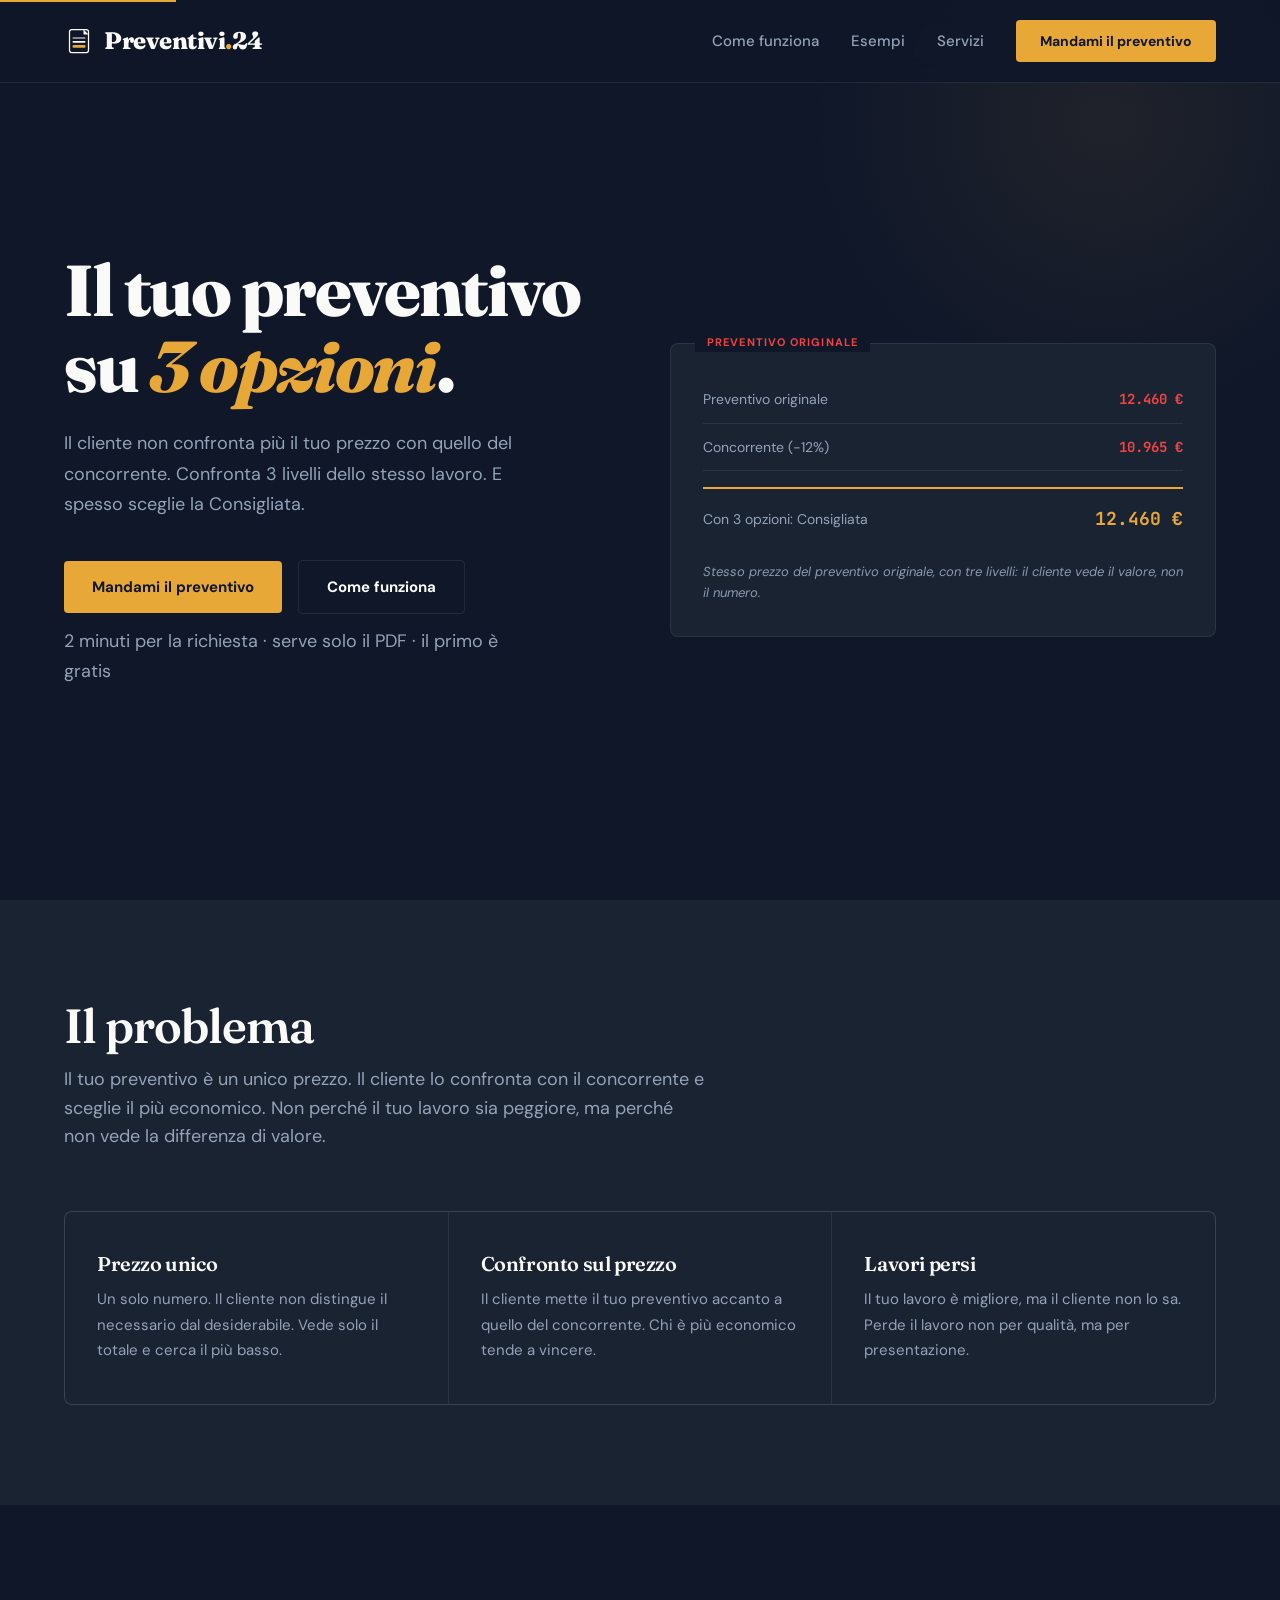
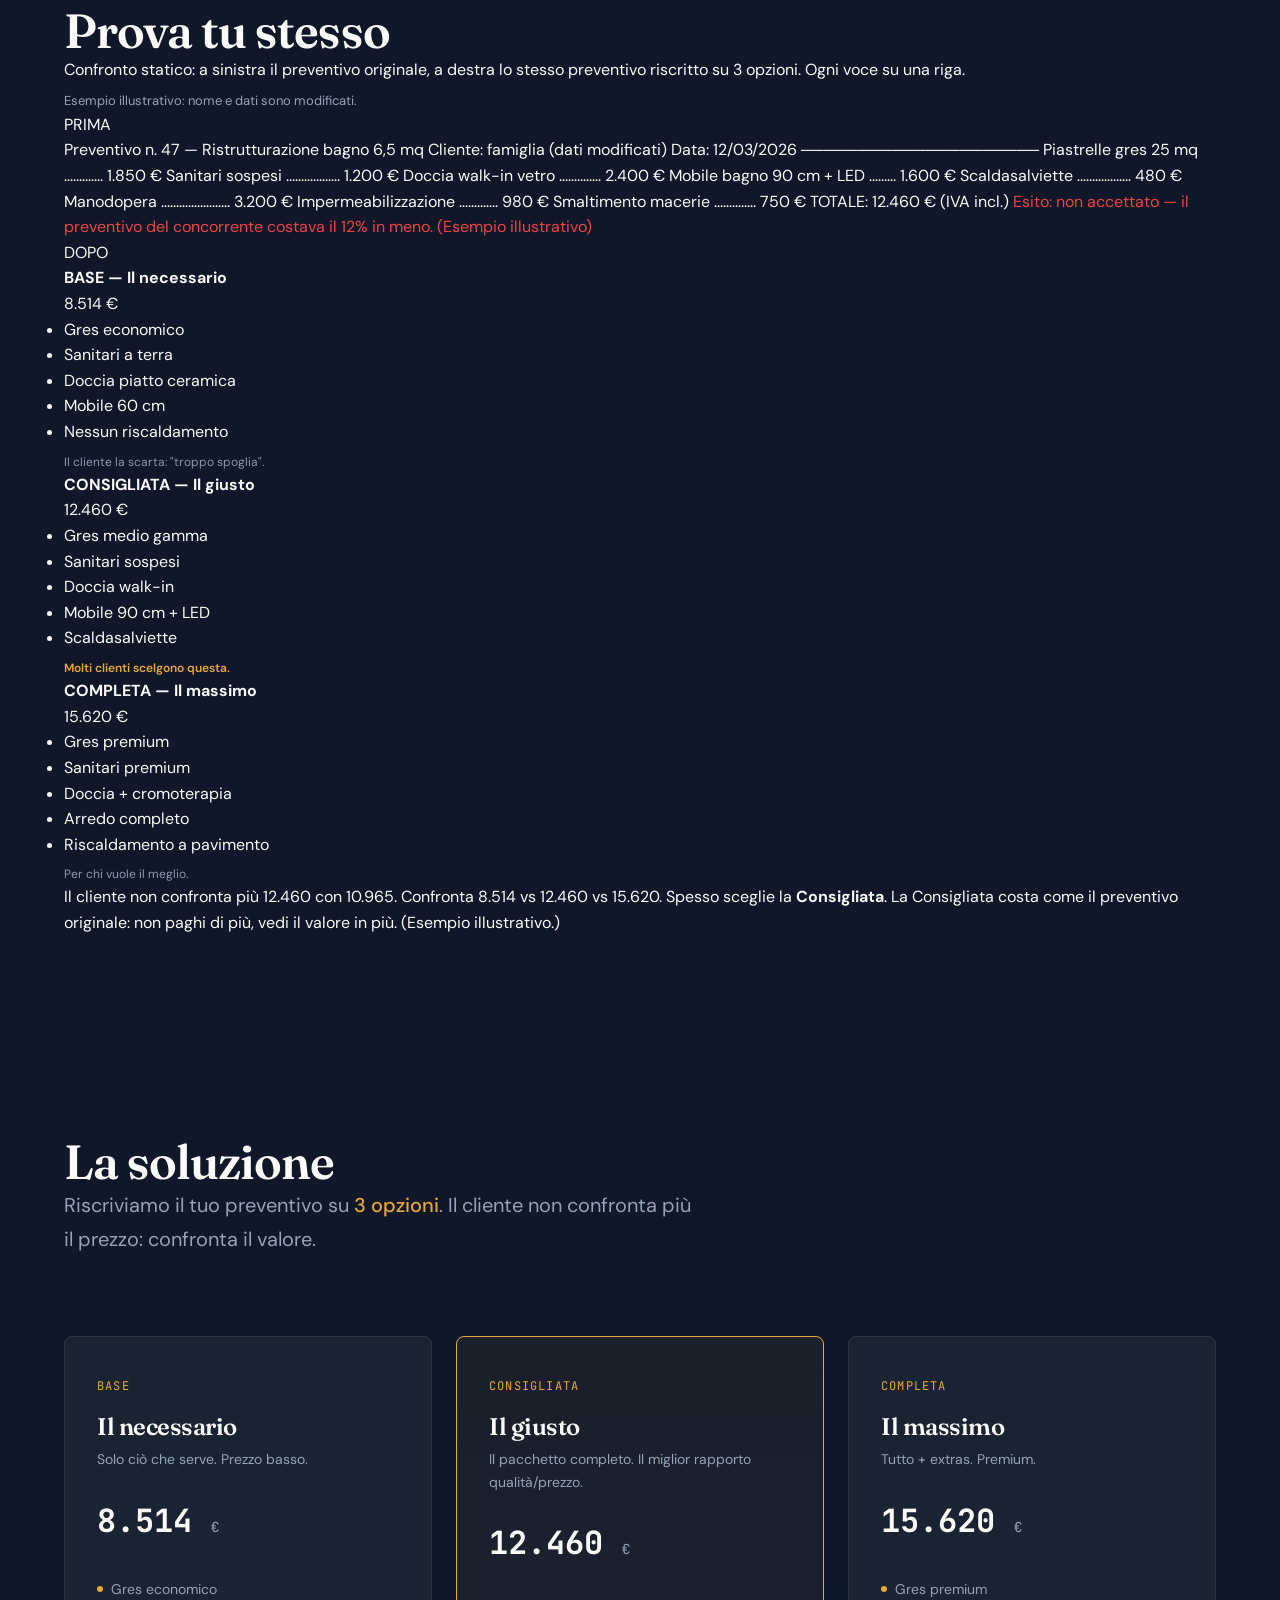
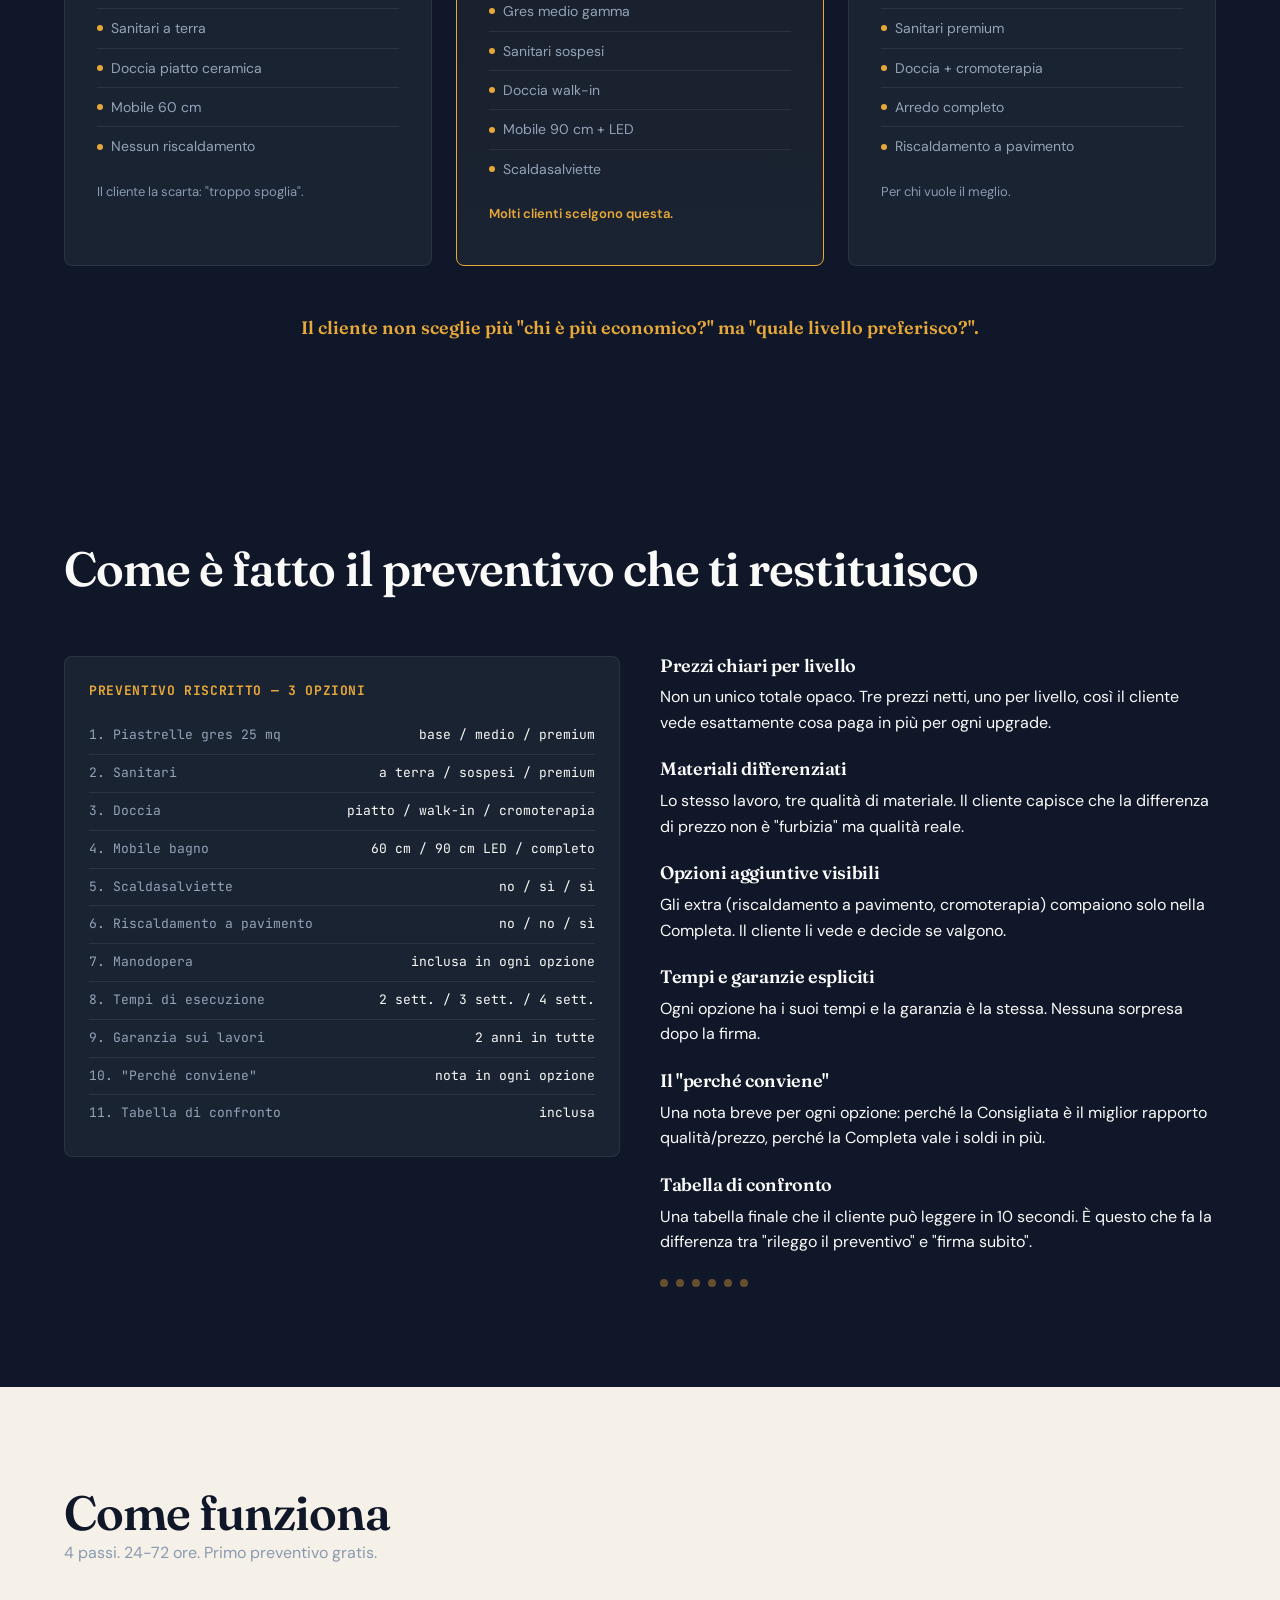
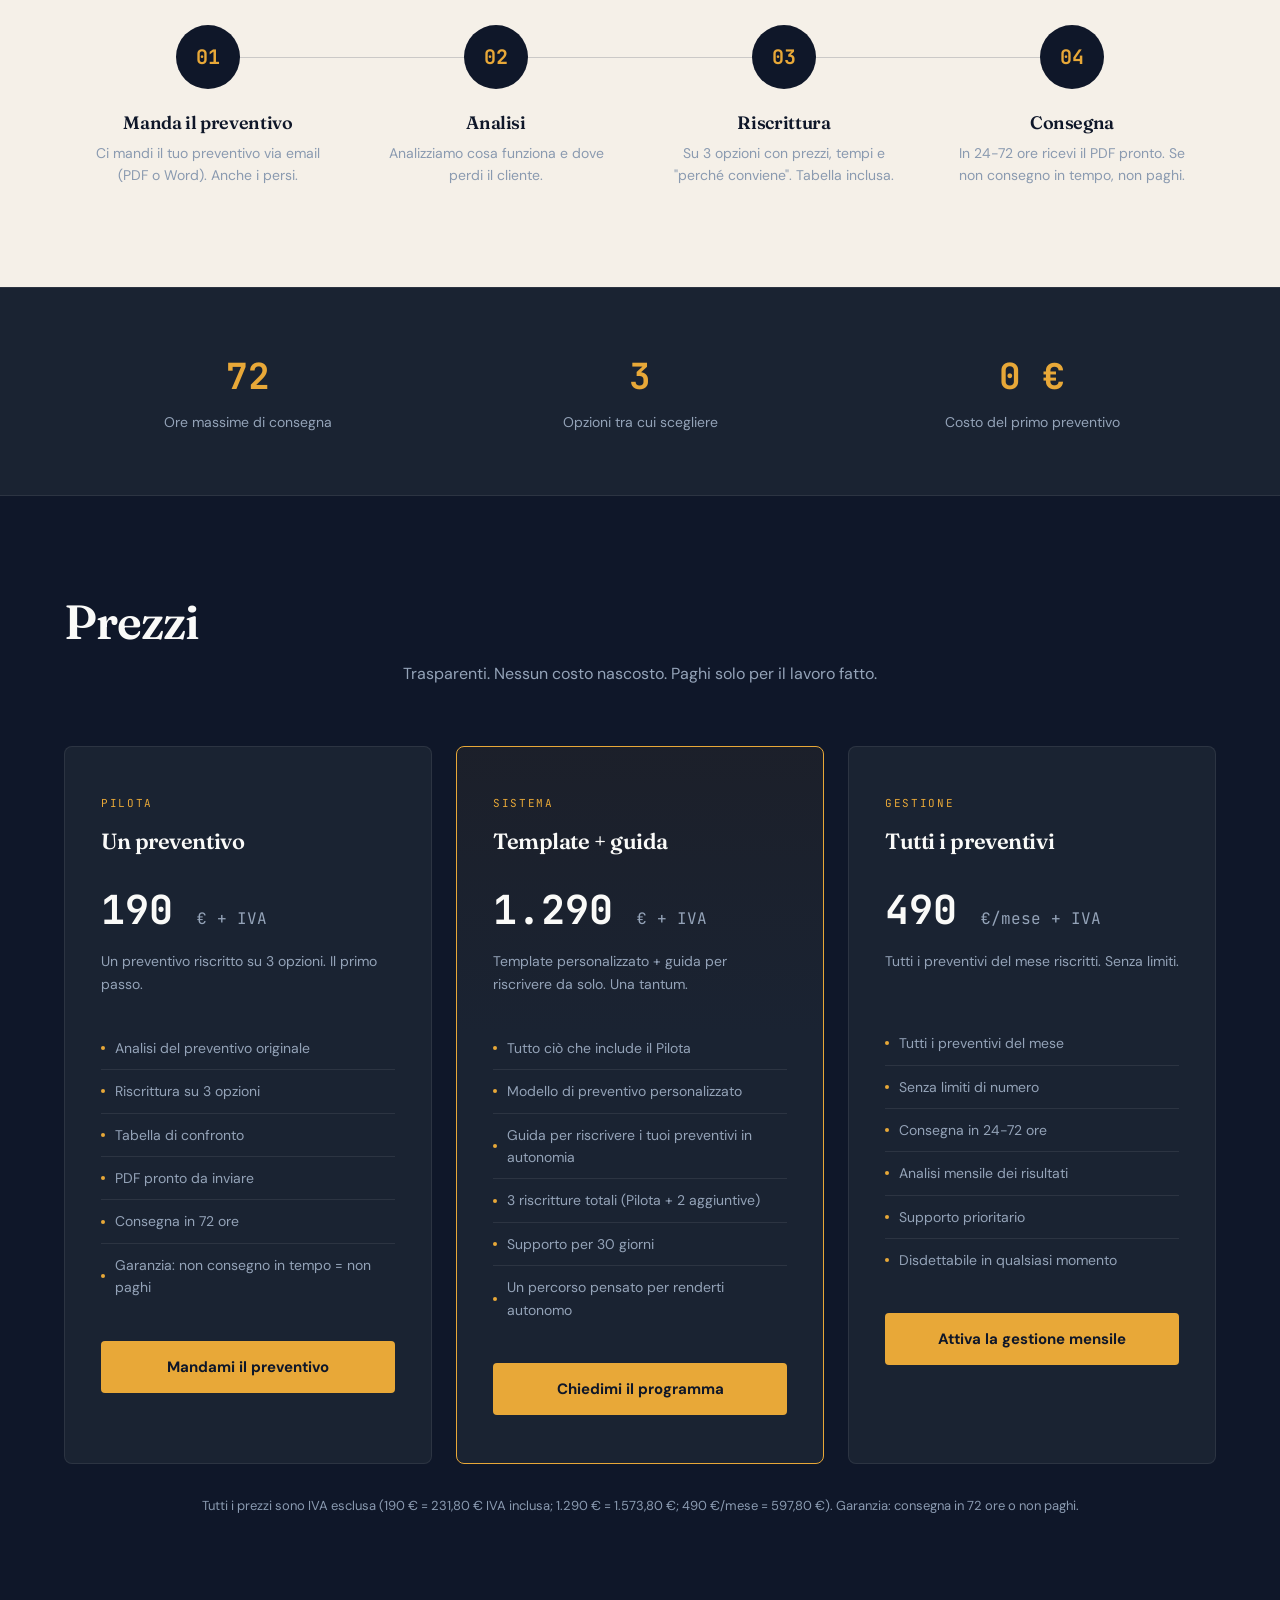
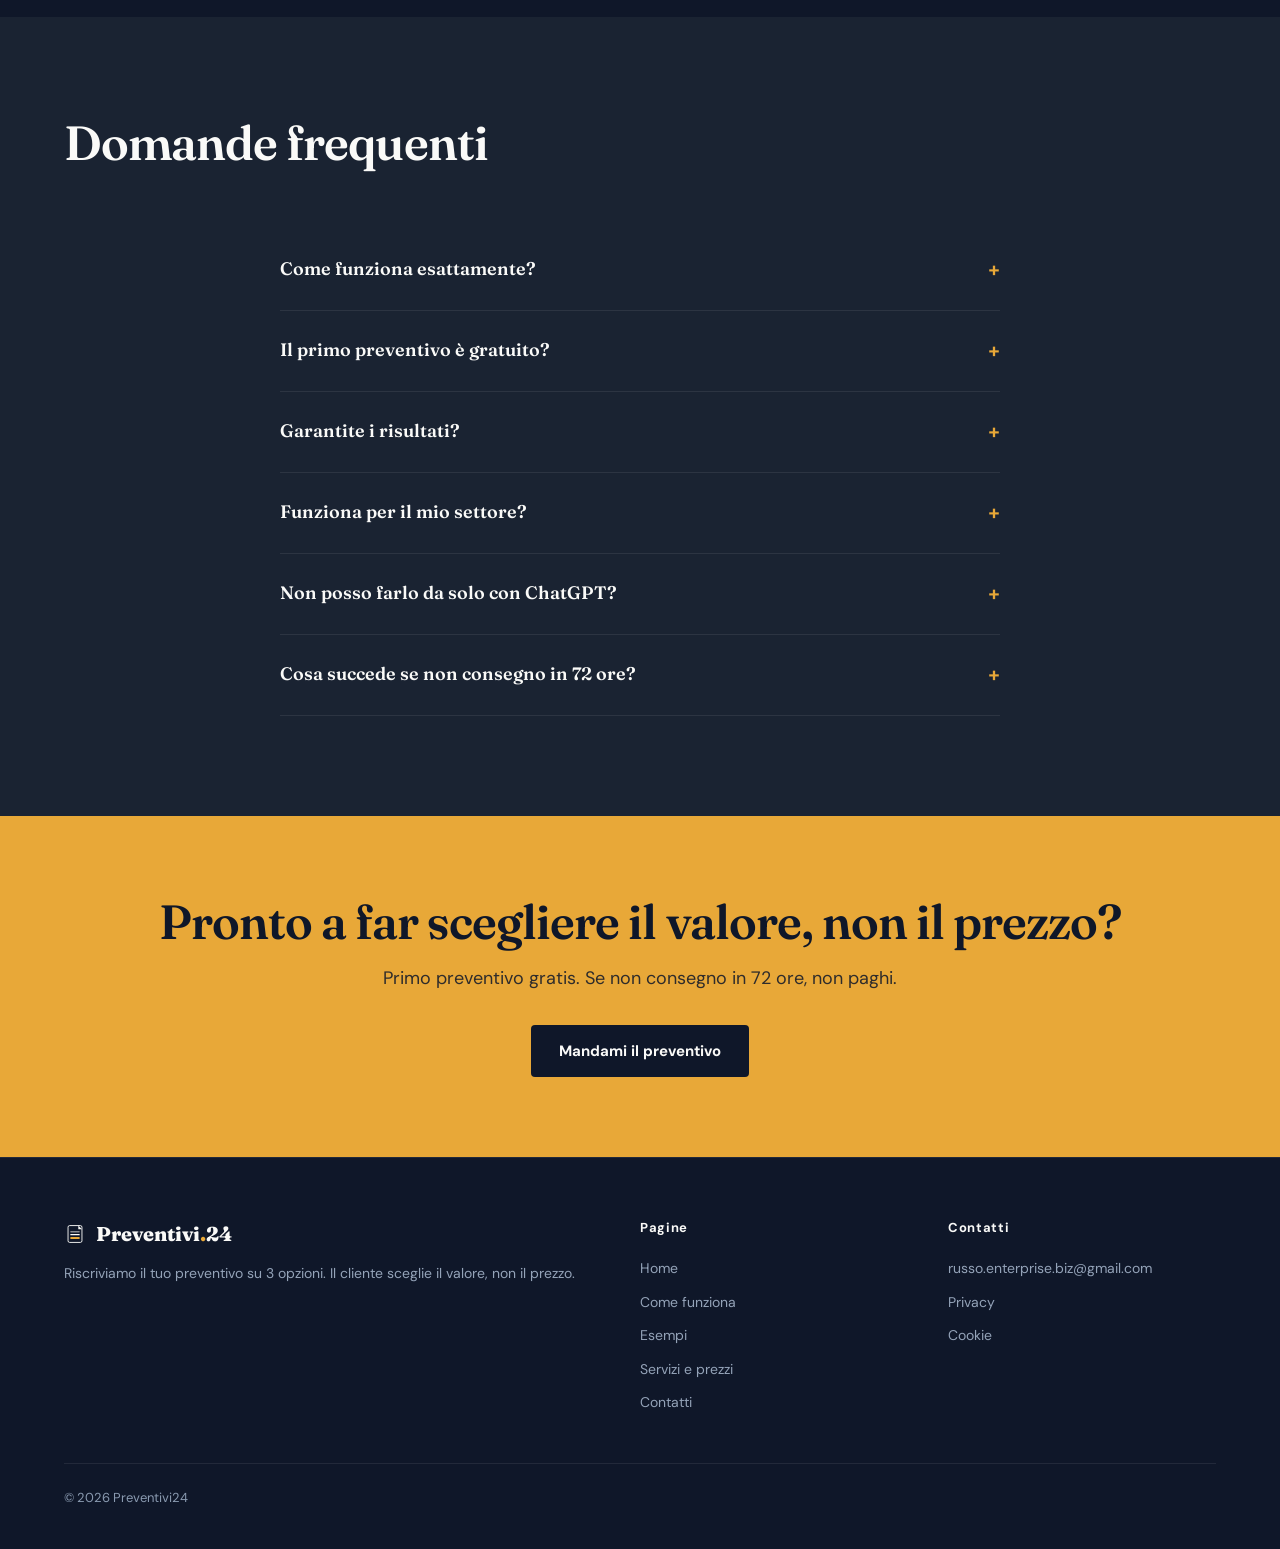
==== index.html @ 86c11aba "Fase A (revisione): prezzi +IVA, termini allineati, fix residui" ====
﻿<!DOCTYPE html>
<html lang="it">
<head>
<meta charset="UTF-8">
<meta name="viewport" content="width=device-width, initial-scale=1.0">
<title>Riscrittura preventivi in tre opzioni per imprese | Preventivi24</title>
<meta name="description" content="Riscriviamo il tuo preventivo su 3 opzioni (base, consigliata, completa) in 24-72 ore. Il cliente sceglie il valore, spesso la Consigliata. Per PMI italiane.">
<meta property="og:title" content="Preventivi24 — Il tuo preventivo su 3 opzioni">
<meta property="og:description" content="Riscriviamo il tuo preventivo su 3 opzioni in 24-72 ore. Il cliente sceglie il valore, non il prezzo. Primo preventivo gratuito.">
<meta property="og:type" content="website">
<meta property="og:locale" content="it_IT">
<link rel="canonical" href="https://gabriruss1.github.io/preventivi24/index.html">
<meta property="og:image" content="https://gabriruss1.github.io/preventivi24/images/og.png">
<meta name="twitter:card" content="summary_large_image">
<meta name="twitter:title" content="Preventivi24 — Il tuo preventivo su 3 opzioni. Il cliente sceglie il valore.">
<meta name="twitter:description" content="Riscriviamo il tuo preventivo su 3 opzioni (base, consigliata, completa) in 24-72 ore. Il cliente sceglie il valore, spesso la Consigliata. Per PMI italiane.">
<meta name="twitter:image" content="https://gabriruss1.github.io/preventivi24/images/og.png">
<meta name="theme-color" content="#0F1729">
<script defer data-domain="preventivi24" src="https://plausible.io/js/script.js"></script>
<link rel="icon" href="favicon.svg" type="image/svg+xml">
<link rel="preconnect" href="https://fonts.googleapis.com">
<link rel="preconnect" href="https://fonts.gstatic.com" crossorigin>
<link href="https://fonts.googleapis.com/css2?family=Fraunces:opsz,wght@9..144,300;9..144,600;9..144,800&family=DM+Sans:wght@400;500;700&family=JetBrains+Mono:wght@400;700&display=swap" rel="stylesheet">
<link rel="stylesheet" href="css/style.css">
<script type="application/ld+json">
{
  "@context": "https://schema.org",
  "@type": "Service",
  "name": "Preventivi24",
  "description": "Riscrittura di preventivi su 3 opzioni per PMI italiane",
  "provider": { "@type": "Organization", "name": "Preventivi24" },
  "areaServed": "IT",
  "offers": [
    { "@type": "Offer", "name": "Pilota", "price": "190", "priceCurrency": "EUR" },
    { "@type": "Offer", "name": "Sistema", "price": "1290", "priceCurrency": "EUR" },
    { "@type": "Offer", "name": "Gestione", "price": "490", "priceCurrency": "EUR", "priceSpecification": { "@type": "UnitPriceSpecification", "unitCode": "MON", "billingIncrement": 1 } }
  ]
}
</script>
</head>
<body>
<a href="#main-content" class="skip-link">Salta al contenuto</a>
<div class="scroll-progress"></div>

<header class="topbar">
  <div class="wrap">
    <a href="index.html" class="logo">
      <svg class="logo-mark" viewBox="0 0 120 120" aria-hidden="true" focusable="false">
        <rect x="22" y="14" width="76" height="92" rx="9" ry="9" fill="none" stroke="currentColor" stroke-width="5"/>
        <path d="M78 14 L98 34 L78 34 Z" fill="currentColor"/>
        <rect x="34" y="46" width="52" height="4" rx="2" fill="currentColor"/>
        <rect x="34" y="60" width="52" height="7" rx="3" fill="currentColor"/>
        <rect x="34" y="76" width="52" height="11" rx="4" fill="#E8A838"/>
      </svg>
      <span class="logo-text">Preventivi<span class="dot">.</span>24</span>
    </a>
    <nav>
      <a href="come-funziona.html">Come funziona</a>
      <a href="esempi.html">Esempi</a>
      <a href="servizi.html">Servizi</a>
      <a href="contatti.html" class="cta">Mandami il preventivo</a>
    </nav>
    <button class="menu-toggle" aria-label="Menu">&#9776;</button>
  </div>
</header>

<div class="mobile-menu">
  <a href="index.html">Home</a>
  <a href="come-funziona.html">Come funziona</a>
  <a href="esempi.html">Esempi</a>
  <a href="servizi.html">Servizi e prezzi</a>
  <a href="contatti.html">Contatti</a>
</div>

<main id="main-content">

<section class="hero">
  <div class="wrap">
    <div class="hero-grid">
      <div class="hero-content">
        <h1 class="display-xl">Il tuo preventivo su <span class="accent">3 opzioni</span>.</h1>
        <p>Il cliente non confronta più il tuo prezzo con quello del concorrente. Confronta 3 livelli dello stesso lavoro. E spesso sceglie la Consigliata.</p>
        <div class="hero-actions">
          <a href="contatti.html" class="btn btn--amber">Mandami il preventivo</a>
          <a href="come-funziona.html" class="btn btn--ghost">Come funziona</a>
        </div>
        <p class="cta-note">2 minuti per la richiesta · serve solo il PDF · il primo è gratis</p>
      </div>
      <div class="hero-visual">
        <div class="quote-compare">
          <div class="quote-row">
            <span class="label">Preventivo originale</span>
            <span class="value">12.460 €</span>
          </div>
          <div class="quote-row">
            <span class="label">Concorrente (-12%)</span>
            <span class="value">10.965 €</span>
          </div>
          <div class="quote-row quote-row--result">
            <span class="label">Con 3 opzioni: Consigliata</span>
            <span class="value">12.460 €</span>
          </div>
          <p class="hero-note">Stesso prezzo del preventivo originale, con tre livelli: il cliente vede il valore, non il numero.</p>
        </div>
      </div>
    </div>
  </div>
</section>

<section class="section problem-section">
  <div class="wrap">
    <h2 class="display-lg reveal">Il problema</h2>
    <p class="reveal" style="color:var(--grey);font-size:18px;max-width:640px;margin-top:12px;">Il tuo preventivo è un unico prezzo. Il cliente lo confronta con il concorrente e sceglie il più economico. Non perché il tuo lavoro sia peggiore, ma perché non vede la differenza di valore.</p>
    <div class="problem-grid reveal-stagger">
      <div class="problem-item">
        <h3>Prezzo unico</h3>
        <p>Un solo numero. Il cliente non distingue il necessario dal desiderabile. Vede solo il totale e cerca il più basso.</p>
      </div>
      <div class="problem-item">
        <h3>Confronto sul prezzo</h3>
        <p>Il cliente mette il tuo preventivo accanto a quello del concorrente. Chi è più economico tende a vincere.</p>
      </div>
      <div class="problem-item">
        <h3>Lavori persi</h3>
        <p>Il tuo lavoro è migliore, ma il cliente non lo sa. Perde il lavoro non per qualità, ma per presentazione.</p>
      </div>
    </div>
  </div>
</section>

<section class="section demo-section">
  <div class="wrap">
    <div class="demo-intro reveal">
      <h2 class="display-lg">Prova tu stesso</h2>
      <p>Confronto statico: a sinistra il preventivo originale, a destra lo stesso preventivo riscritto su 3 opzioni. Ogni voce su una riga.</p>
      <p class="cta-note" style="margin-top:8px;">Esempio illustrativo: nome e dati sono modificati.</p>
    </div>
    <div class="demo-compare">
      <div class="demo-before">
        <span class="demo-label before">PRIMA</span>
        <div class="demo-content demo-before-content">
          <span class="line">Preventivo n. 47 — Ristrutturazione bagno 6,5 mq</span>
          <span class="line">Cliente: famiglia (dati modificati)</span>
          <span class="line">Data: 12/03/2026</span>
          <span class="line">─────────────────────</span>
          <span class="line">Piastrelle gres 25 mq ............. 1.850 €</span>
          <span class="line">Sanitari sospesi .................. 1.200 €</span>
          <span class="line">Doccia walk-in vetro .............. 2.400 €</span>
          <span class="line">Mobile bagno 90 cm + LED ......... 1.600 €</span>
          <span class="line">Scaldasalviette .................. 480 €</span>
          <span class="line">Manodopera ....................... 3.200 €</span>
          <span class="line">Impermeabilizzazione ............. 980 €</span>
          <span class="line">Smaltimento macerie .............. 750 €</span>
          <span class="total">TOTALE: 12.460 € (IVA incl.)</span>
          <span class="line" style="margin-top:16px;color:var(--red);">Esito: non accettato — il preventivo del concorrente costava il 12% in meno. (Esempio illustrativo)</span>
        </div>
      </div>
      <div class="demo-after">
        <span class="demo-label after">DOPO</span>
        <div class="demo-content demo-after-content">
          <div class="demo-option">
            <h4>BASE — Il necessario</h4>
            <div class="price">8.514 €</div>
            <ul>
              <li>Gres economico</li>
              <li>Sanitari a terra</li>
              <li>Doccia piatto ceramica</li>
              <li>Mobile 60 cm</li>
              <li>Nessun riscaldamento</li>
            </ul>
            <p style="font-size:12px;color:var(--grey-dark);margin-top:8px;">Il cliente la scarta: "troppo spoglia".</p>
          </div>
          <div class="demo-option featured">
            <h4>CONSIGLIATA — Il giusto</h4>
            <div class="price">12.460 €</div>
            <ul>
              <li>Gres medio gamma</li>
              <li>Sanitari sospesi</li>
              <li>Doccia walk-in</li>
              <li>Mobile 90 cm + LED</li>
              <li>Scaldasalviette</li>
            </ul>
            <p style="font-size:12px;color:var(--amber);margin-top:8px;font-weight:600;">Molti clienti scelgono questa.</p>
          </div>
          <div class="demo-option">
            <h4>COMPLETA — Il massimo</h4>
            <div class="price">15.620 €</div>
            <ul>
              <li>Gres premium</li>
              <li>Sanitari premium</li>
              <li>Doccia + cromoterapia</li>
              <li>Arredo completo</li>
              <li>Riscaldamento a pavimento</li>
            </ul>
            <p style="font-size:12px;color:var(--grey-dark);margin-top:8px;">Per chi vuole il meglio.</p>
          </div>
        </div>
      </div>
      <div class="demo-handle"></div>
    </div>
    <p class="demo-caption reveal">Il cliente non confronta più 12.460 con 10.965. Confronta 8.514 vs 12.460 vs 15.620. Spesso sceglie la <strong>Consigliata</strong>. La Consigliata costa come il preventivo originale: non paghi di più, vedi il valore in più. (Esempio illustrativo.)</p>
  </div>
</section>

<section class="section solution-section">
  <div class="wrap">
    <div class="solution-intro reveal">
      <h2 class="display-lg">La soluzione</h2>
      <p>Riscriviamo il tuo preventivo su <span class="highlight">3 opzioni</span>. Il cliente non confronta più il prezzo: confronta il valore.</p>
    </div>
    <div class="option-cards">
      <div class="option-card">
        <span class="tier">BASE</span>
        <h3>Il necessario</h3>
        <p class="tagline">Solo ciò che serve. Prezzo basso.</p>
        <div class="price">8.514 <span class="unit">€</span></div>
        <ul>
          <li>Gres economico</li>
          <li>Sanitari a terra</li>
          <li>Doccia piatto ceramica</li>
          <li>Mobile 60 cm</li>
          <li>Nessun riscaldamento</li>
        </ul>
        <p style="font-size:13px;color:var(--grey-dark);margin-top:16px;">Il cliente la scarta: "troppo spoglia".</p>
      </div>
      <div class="option-card featured">
        <span class="tier">CONSIGLIATA</span>
        <h3>Il giusto</h3>
        <p class="tagline">Il pacchetto completo. Il miglior rapporto qualità/prezzo.</p>
        <div class="price">12.460 <span class="unit">€</span></div>
        <ul>
          <li>Gres medio gamma</li>
          <li>Sanitari sospesi</li>
          <li>Doccia walk-in</li>
          <li>Mobile 90 cm + LED</li>
          <li>Scaldasalviette</li>
        </ul>
        <p style="font-size:13px;color:var(--amber);margin-top:16px;font-weight:600;">Molti clienti scelgono questa.</p>
      </div>
      <div class="option-card">
        <span class="tier">COMPLETA</span>
        <h3>Il massimo</h3>
        <p class="tagline">Tutto + extras. Premium.</p>
        <div class="price">15.620 <span class="unit">€</span></div>
        <ul>
          <li>Gres premium</li>
          <li>Sanitari premium</li>
          <li>Doccia + cromoterapia</li>
          <li>Arredo completo</li>
          <li>Riscaldamento a pavimento</li>
        </ul>
        <p style="font-size:13px;color:var(--grey-dark);margin-top:16px;">Per chi vuole il meglio.</p>
      </div>
    </div>
    <p style="text-align:center;margin-top:48px;font-size:18px;color:var(--amber);font-weight:600;font-family:'Fraunces',serif;">Il cliente non sceglie più "chi è più economico?" ma "quale livello preferisco?".</p>
  </div>
</section>

<section class="section anatomy-section">
  <div class="wrap">
    <h2 class="display-lg reveal" style="margin-bottom:60px;">Come è fatto il preventivo che ti restituisco</h2>
    <div class="anatomy-pin">
      <div class="anatomy-grid">
        <div class="anatomy-doc">
          <div class="doc-header">PREVENTIVO RISCRITTO — 3 OPZIONI</div>
          <div class="doc-line">1. Piastrelle gres 25 mq <span class="value">base / medio / premium</span></div>
          <div class="doc-line">2. Sanitari <span class="value">a terra / sospesi / premium</span></div>
          <div class="doc-line">3. Doccia <span class="value">piatto / walk-in / cromoterapia</span></div>
          <div class="doc-line">4. Mobile bagno <span class="value">60 cm / 90 cm LED / completo</span></div>
          <div class="doc-line">5. Scaldasalviette <span class="value">no / sì / sì</span></div>
          <div class="doc-line">6. Riscaldamento a pavimento <span class="value">no / no / sì</span></div>
          <div class="doc-line">7. Manodopera <span class="value">inclusa in ogni opzione</span></div>
          <div class="doc-line">8. Tempi di esecuzione <span class="value">2 sett. / 3 sett. / 4 sett.</span></div>
          <div class="doc-line">9. Garanzia sui lavori <span class="value">2 anni in tutte</span></div>
          <div class="doc-line">10. "Perché conviene" <span class="value">nota in ogni opzione</span></div>
          <div class="doc-line">11. Tabella di confronto <span class="value">inclusa</span></div>
        </div>
        <div class="anatomy-text">
          <div class="step">
            <h3>Prezzi chiari per livello</h3>
            <p>Non un unico totale opaco. Tre prezzi netti, uno per livello, così il cliente vede esattamente cosa paga in più per ogni upgrade.</p>
          </div>
          <div class="step">
            <h3>Materiali differenziati</h3>
            <p>Lo stesso lavoro, tre qualità di materiale. Il cliente capisce che la differenza di prezzo non è "furbizia" ma qualità reale.</p>
          </div>
          <div class="step">
            <h3>Opzioni aggiuntive visibili</h3>
            <p>Gli extra (riscaldamento a pavimento, cromoterapia) compaiono solo nella Completa. Il cliente li vede e decide se valgono.</p>
          </div>
          <div class="step">
            <h3>Tempi e garanzie espliciti</h3>
            <p>Ogni opzione ha i suoi tempi e la garanzia è la stessa. Nessuna sorpresa dopo la firma.</p>
          </div>
          <div class="step">
            <h3>Il "perché conviene"</h3>
            <p>Una nota breve per ogni opzione: perché la Consigliata è il miglior rapporto qualità/prezzo, perché la Completa vale i soldi in più.</p>
          </div>
          <div class="step">
            <h3>Tabella di confronto</h3>
            <p>Una tabella finale che il cliente può leggere in 10 secondi. È questo che fa la differenza tra "rileggo il preventivo" e "firma subito".</p>
          </div>
          <div class="anatomy-progress">
            <div class="dot"></div>
            <div class="dot"></div>
            <div class="dot"></div>
            <div class="dot"></div>
            <div class="dot"></div>
            <div class="dot"></div>
          </div>
        </div>
      </div>
    </div>
  </div>
</section>

<section class="section process-section">
  <div class="wrap">
    <h2 class="display-lg reveal">Come funziona</h2>
    <p class="subtitle reveal">4 passi. 24-72 ore. Primo preventivo gratis.</p>
    <div class="process-steps reveal-stagger">
      <div class="process-step">
        <div class="step-num">01</div>
        <h3>Manda il preventivo</h3>
        <p>Ci mandi il tuo preventivo via email (PDF o Word). Anche i persi.</p>
      </div>
      <div class="process-step">
        <div class="step-num">02</div>
        <h3>Analisi</h3>
        <p>Analizziamo cosa funziona e dove perdi il cliente.</p>
      </div>
      <div class="process-step">
        <div class="step-num">03</div>
        <h3>Riscrittura</h3>
        <p>Su 3 opzioni con prezzi, tempi e "perché conviene". Tabella inclusa.</p>
      </div>
      <div class="process-step">
        <div class="step-num">04</div>
        <h3>Consegna</h3>
        <p>In 24-72 ore ricevi il PDF pronto. Se non consegno in tempo, non paghi.</p>
      </div>
    </div>
  </div>
</section>

<section class="social-proof">
  <div class="wrap">
    <div class="social-proof-grid">
      <div class="social-proof-item">
        <span class="number">72</span>
        <span class="label">Ore massime di consegna</span>
      </div>
      <div class="social-proof-item">
        <span class="number">3</span>
        <span class="label">Opzioni tra cui scegliere</span>
      </div>
      <div class="social-proof-item">
        <span class="number">0 €</span>
        <span class="label">Costo del primo preventivo</span>
      </div>
    </div>
  </div>
</section>

<section class="section pricing-section">
  <div class="wrap">
    <h2 class="display-lg reveal">Prezzi</h2>
    <p class="reveal" style="color:var(--grey);font-size:16px;text-align:center;max-width:560px;margin:12px auto 0;">Trasparenti. Nessun costo nascosto. Paghi solo per il lavoro fatto.</p>
    <div class="pricing-grid reveal-stagger">
      <div class="price-card">
        <span class="label">PILOTA</span>
        <h3>Un preventivo</h3>
        <div class="price">190 <span class="unit">€ + IVA</span></div>
        <p class="desc">Un preventivo riscritto su 3 opzioni. Il primo passo.</p>
        <ul>
          <li>Analisi del preventivo originale</li>
          <li>Riscrittura su 3 opzioni</li>
          <li>Tabella di confronto</li>
          <li>PDF pronto da inviare</li>
          <li>Consegna in 72 ore</li>
          <li>Garanzia: non consegno in tempo = non paghi</li>
        </ul>
        <a href="contatti.html" class="btn btn--amber">Mandami il preventivo</a>
      </div>
      <div class="price-card featured">
        <span class="label">SISTEMA</span>
        <h3>Template + guida</h3>
        <div class="price">1.290 <span class="unit">€ + IVA</span></div>
        <p class="desc">Template personalizzato + guida per riscrivere da solo. Una tantum.</p>
        <ul>
          <li>Tutto ciò che include il Pilota</li>
          <li>Modello di preventivo personalizzato</li>
          <li>Guida per riscrivere i tuoi preventivi in autonomia</li>
          <li>3 riscritture totali (Pilota + 2 aggiuntive)</li>
          <li>Supporto per 30 giorni</li>
          <li>Un percorso pensato per renderti autonomo</li>
        </ul>
        <a href="contatti.html" class="btn btn--amber">Chiedimi il programma</a>
      </div>
      <div class="price-card">
        <span class="label">GESTIONE</span>
        <h3>Tutti i preventivi</h3>
        <div class="price">490 <span class="unit">€/mese + IVA</span></div>
        <p class="desc">Tutti i preventivi del mese riscritti. Senza limiti.</p>
        <ul>
          <li>Tutti i preventivi del mese</li>
          <li>Senza limiti di numero</li>
          <li>Consegna in 24-72 ore</li>
          <li>Analisi mensile dei risultati</li>
          <li>Supporto prioritario</li>
          <li>Disdettabile in qualsiasi momento</li>
        </ul>
        <a href="contatti.html" class="btn btn--amber">Attiva la gestione mensile</a>
      </div>
    </div>
    <p style="text-align:center;margin-top:32px;color:var(--grey-dark);font-size:13px;">Tutti i prezzi sono IVA esclusa (190 € = 231,80 € IVA inclusa; 1.290 € = 1.573,80 €; 490 €/mese = 597,80 €). Garanzia: consegna in 72 ore o non paghi.</p>
  </div>
</section>

<section class="section faq-section">
  <div class="wrap">
    <h2 class="display-lg reveal">Domande frequenti</h2>
    <div class="faq-list">
      <details class="faq-item">
        <summary>Come funziona esattamente?</summary>
        <p>Ci mandi il tuo preventivo via email. In 24-72 ore lo riscriviamo su 3 opzioni (base, consigliata, completa), ciascuna con prezzo, tempi e "perché conviene". Ti mandiamo un PDF pronto da inviare al tuo cliente.</p>
      </details>
      <details class="faq-item">
        <summary>Il primo preventivo è gratuito?</summary>
        <p>Sì. La prima riscrittura è gratuita e non ti obbliga a proseguire. Se decidi di ordinare una nuova riscrittura singola, il prezzo è di 190 € + IVA. L'uso della proposta come esempio pubblico è una scelta separata, da concordare prima della pubblicazione. Nessun obbligo di proseguire.</p>
      </details>
      <details class="faq-item">
        <summary>Garantite i risultati?</summary>
        <p>No. Garantiamo solo la consegna in 72 ore. Non garantiamo che il cliente accetti il preventivo. Ma il principio della scelta guidata è noto: il cliente che vede 3 opzioni tende a scegliere la Consigliata, non il prezzo più basso.</p>
      </details>
      <details class="faq-item">
        <summary>Funziona per il mio settore?</summary>
        <p>Funziona meglio dove il ticket è alto e il preventivo è un unico prezzo: serramenti, fotovoltaico, edilizia, impianti. Non è pensato per chi vende sotto i 500 € o lavora solo su gare pubbliche. Se hai un dubbio, scrivimi e ti dico onestamente se posso aiutarti.</p>
      </details>
      <details class="faq-item">
        <summary>Non posso farlo da solo con ChatGPT?</summary>
        <p>Puoi provarci: il prompt giusto funziona. Ti servono però tempo, i tuoi listini e la capacità di distinguere un testo plausibile da un preventivo vendibile. Io parto dal tuo preventivo reale, conosco i settori e mi assumo la responsabilità della consegna in 72 ore. Se vuoi provare da solo, ti auguro che funzioni: qui paghi l'esecuzione e la responsabilità, non l'informazione.</p>
      </details>
      <details class="faq-item">
        <summary>Cosa succede se non consegno in 72 ore?</summary>
        <p>Non paghi. La garanzia è sulla consegna, non sui risultati. Le 72 ore decorrono dalla ricezione del materiale completo (preventivo + eventuali chiarimenti), in giorni lavorativi (lunedì-venerdì, esclusi festivi). Se non rispettiamo i tempi, il lavoro è gratuito. La garanzia si applica al piano Pilota (singola riscrittura) e al piano Gestione (ogni riscrittura del mese).</p>
      </details>
    </div>
  </div>
</section>

<section class="cta-section">
  <div class="wrap">
    <h2 class="display-lg">Pronto a far scegliere il valore, non il prezzo?</h2>
    <p>Primo preventivo gratis. Se non consegno in 72 ore, non paghi.</p>
    <a href="contatti.html" class="btn btn--amber">Mandami il preventivo</a>
  </div>
</section>

</main>

<footer class="footer">
  <div class="wrap">
    <div class="footer-grid">
      <div>
        <div class="footer-brand">
        <svg class="logo-mark" viewBox="0 0 120 120" aria-hidden="true" focusable="false">
          <rect x="22" y="14" width="76" height="92" rx="9" ry="9" fill="none" stroke="currentColor" stroke-width="5"/>
          <path d="M78 14 L98 34 L78 34 Z" fill="currentColor"/>
          <rect x="34" y="46" width="52" height="4" rx="2" fill="currentColor"/>
          <rect x="34" y="60" width="52" height="7" rx="3" fill="currentColor"/>
          <rect x="34" y="76" width="52" height="11" rx="4" fill="#E8A838"/>
        </svg>
        <span>Preventivi<span class="dot">.</span>24</span>
      </div>
        <p>Riscriviamo il tuo preventivo su 3 opzioni. Il cliente sceglie il valore, non il prezzo.</p>
      </div>
      <div>
        <h4>Pagine</h4>
        <ul>
          <li><a href="index.html">Home</a></li>
          <li><a href="come-funziona.html">Come funziona</a></li>
          <li><a href="esempi.html">Esempi</a></li>
          <li><a href="servizi.html">Servizi e prezzi</a></li>
          <li><a href="contatti.html">Contatti</a></li>
        </ul>
      </div>
      <div>
        <h4>Contatti</h4>
        <ul>
          <li><a href="mailto:russo.enterprise.biz@gmail.com">russo.enterprise.biz@gmail.com</a></li>
          <li><a href="privacy.html">Privacy</a></li>
          <li><a href="cookie.html">Cookie</a></li>
        </ul>
      </div>
    </div>
    <div class="footer-bottom">
      <span>&copy; 2026 Preventivi24</span>
    </div>
  </div>
</footer>

<script src="js/main.js"></script>
</body>
</html>
---- css/style.css ----
﻿/* Preventivi24 - Design distintivo v2 */
/* Palette: deep navy + warm amber + off-white */
/* Typography: Fraunces (display) + DM Sans (body) + JetBrains Mono (numbers) */
/* Animations: IntersectionObserver + CSS transitions (no external libraries) */

:root {
  --navy: #0F1729;
  --navy-light: #1A2332;
  --navy-mid: #243044;
  --amber: #E8A838;
  --amber-dim: #B8842A;
  --cream: #F5F0E8;
  --white: #FAFAF8;
  --grey: #94A3B8;
  --grey-dark: #8A9AB0;
  --green: #22C55E;
  --red: #EF4444;
  --border: rgba(255,255,255,0.08);
}

* { box-sizing: border-box; margin: 0; padding: 0; }

html { scroll-behavior: smooth; }

body {
  font-family: 'DM Sans', sans-serif;
  background: var(--navy);
  color: var(--white);
  line-height: 1.6;
  -webkit-font-smoothing: antialiased;
  overflow-x: hidden;
}

/* ---- Typography ---- */
h1, h2, h3 {
  font-family: 'Fraunces', serif;
  font-weight: 600;
  line-height: 1.15;
  letter-spacing: -0.02em;
}

.display-xl {
  font-family: 'Fraunces', serif;
  font-size: clamp(2.5rem, 6vw, 4.5rem);
  font-weight: 800;
  line-height: 1.05;
  letter-spacing: -0.03em;
}

.display-lg {
  font-family: 'Fraunces', serif;
  font-size: clamp(1.8rem, 4vw, 3rem);
  font-weight: 600;
  line-height: 1.1;
}

.mono {
  font-family: 'JetBrains Mono', monospace;
  font-variant-numeric: tabular-nums;
}

/* ---- Layout ---- */
.wrap {
  max-width: 1200px;
  margin: 0 auto;
  padding: 0 24px;
}

.section {
  padding: 100px 0;
}

.section--light {
  background: var(--cream);
  color: var(--navy);
}

.section--dark {
  background: var(--navy-light);
}

/* ---- Skip to content ---- */
.skip-link {
  position: absolute;
  top: -40px;
  left: 0;
  background: var(--amber);
  color: var(--navy);
  padding: 8px 16px;
  font-weight: 700;
  z-index: 200;
  transition: top 0.2s;
}

.skip-link:focus {
  top: 0;
}

/* ---- Scroll progress bar ---- */
.scroll-progress {
  position: fixed;
  top: 0;
  left: 0;
  height: 3px;
  background: var(--amber);
  z-index: 200;
  width: 0%;
  transition: width 0.1s linear;
}

/* ---- Header ---- */
.topbar {
  position: fixed;
  top: 0;
  left: 0;
  right: 0;
  z-index: 100;
  padding: 20px 0;
  background: rgba(15, 23, 41, 0.85);
  backdrop-filter: blur(12px);
  border-bottom: 1px solid var(--border);
}

.topbar .wrap {
  display: flex;
  align-items: center;
  justify-content: space-between;
}

.logo {
  display: inline-flex;
  align-items: center;
  gap: 10px;
  font-family: 'Fraunces', serif;
  font-size: 24px;
  font-weight: 800;
  color: var(--white);
  text-decoration: none;
  letter-spacing: -0.02em;
}

.logo-mark {
  width: 30px;
  height: 30px;
  flex-shrink: 0;
  display: block;
}

.logo .dot {
  color: var(--amber);
}

.logo-text {
  line-height: 1;
}

nav {
  display: flex;
  gap: 32px;
  align-items: center;
}

nav a {
  color: var(--grey);
  text-decoration: none;
  font-size: 15px;
  font-weight: 500;
  transition: color 0.2s;
}

nav a:hover {
  color: var(--white);
}

nav .cta {
  background: var(--amber);
  color: var(--navy);
  padding: 10px 24px;
  border-radius: 4px;
  font-weight: 700;
  font-size: 14px;
  transition: background 0.2s, transform 0.15s;
}

nav .cta:hover {
  background: #F0B84A;
  transform: translateY(-1px);
}

/* Mobile menu */
.menu-toggle {
  display: none;
  background: none;
  border: none;
  color: var(--white);
  font-size: 24px;
  cursor: pointer;
  padding: 8px;
}

.mobile-menu {
  display: none;
  position: fixed;
  top: 0;
  left: 0;
  right: 0;
  bottom: 0;
  background: var(--navy);
  z-index: 99;
  padding: 80px 24px 24px;
  flex-direction: column;
  gap: 24px;
  overflow-y: auto;
  -webkit-overflow-scrolling: touch;
}

.mobile-menu.active {
  display: flex;
}

.mobile-menu a {
  color: var(--white);
  text-decoration: none;
  font-size: 20px;
  font-weight: 600;
  font-family: 'Fraunces', serif;
  padding: 12px 0;
  border-bottom: 1px solid var(--border);
}

/* ---- Hero ---- */
.hero {
  min-height: 100vh;
  display: flex;
  align-items: center;
  padding-top: 80px;
  position: relative;
  overflow: hidden;
}

.hero::before {
  content: '';
  position: absolute;
  top: -20%;
  right: -10%;
  width: 600px;
  height: 600px;
  background: radial-gradient(circle, rgba(232,168,56,0.08) 0%, transparent 70%);
  pointer-events: none;
}

.hero-grid {
  display: grid;
  grid-template-columns: 1fr 1fr;
  gap: 60px;
  align-items: center;
}

.hero-content h1 {
  margin-bottom: 24px;
}

.hero-content h1 .accent {
  color: var(--amber);
  font-style: italic;
}

.hero-content p {
  font-size: 18px;
  color: var(--grey);
  margin-bottom: 40px;
  max-width: 480px;
  line-height: 1.7;
}

.hero-actions {
  display: flex;
  gap: 16px;
  align-items: center;
}

.cta-note {
  margin-top: 12px;
  font-size: 13px;
  color: var(--grey);
}

.hero-note {
  margin-top: 16px;
  font-size: 13px;
  color: var(--grey-dark);
  font-style: italic;
}

.btn {
  display: inline-flex;
  align-items: center;
  gap: 8px;
  padding: 14px 28px;
  border-radius: 4px;
  font-size: 15px;
  font-weight: 700;
  text-decoration: none;
  transition: all 0.2s;
  border: none;
  cursor: pointer;
}

.btn--amber {
  background: var(--amber);
  color: var(--navy);
}

.btn--amber:hover {
  background: #F0B84A;
  transform: translateY(-2px);
  box-shadow: 0 8px 24px rgba(232,168,56,0.25);
}

.btn--ghost {
  background: transparent;
  color: var(--white);
  border: 1px solid var(--border);
}

.btn--ghost:hover {
  border-color: var(--grey);
}

/* Hero visual: quote comparison */
.hero-visual {
  position: relative;
}

.quote-compare {
  background: var(--navy-light);
  border: 1px solid var(--border);
  border-radius: 8px;
  padding: 32px;
  position: relative;
}

.quote-compare::before {
  content: 'PREVENTIVO ORIGINALE';
  position: absolute;
  top: -10px;
  left: 24px;
  background: var(--navy);
  padding: 0 12px;
  font-size: 11px;
  font-weight: 700;
  letter-spacing: 0.1em;
  color: var(--red);
}

.quote-row {
  display: flex;
  justify-content: space-between;
  align-items: center;
  padding: 12px 0;
  border-bottom: 1px solid var(--border);
  font-size: 14px;
  opacity: 1;
  transform: none;
  animation: quoteIn 0.6s ease both;
}

.quote-row:nth-child(1) { animation-delay: 0.1s; }
.quote-row:nth-child(2) { animation-delay: 0.25s; }
.quote-row:nth-child(3) { animation-delay: 0.4s; }

@keyframes quoteIn {
  from { opacity: 0; transform: translateY(10px); }
  to { opacity: 1; transform: translateY(0); }
}

.quote-row:last-child {
  border-bottom: none;
}

.quote-row .label {
  color: var(--grey);
}

.quote-row .value {
  font-family: 'JetBrains Mono', monospace;
  font-weight: 700;
  color: var(--red);
}

.quote-row--result {
  margin-top: 16px;
  padding-top: 16px;
  border-top: 2px solid var(--amber);
  border-bottom: none;
}

.quote-row--result .value {
  color: var(--amber);
  font-size: 18px;
}

/* ---- Scroll reveal animations ----
   Visible by default. Only when JS is active (html.js-anim) the elements
   start hidden and are revealed by IntersectionObserver. If the script
   fails to load, nothing is ever hidden. */
html.js-anim .reveal {
  opacity: 0;
  transform: translateY(30px);
  transition: opacity 0.7s ease, transform 0.7s ease;
}

html.js-anim .reveal.visible {
  opacity: 1;
  transform: translateY(0);
}

html.js-anim .reveal-stagger > * {
  opacity: 0;
  transform: translateY(20px);
  transition: opacity 0.5s ease, transform 0.5s ease;
}

html.js-anim .reveal-stagger.visible > *:nth-child(1) { transition-delay: 0s; opacity: 1; transform: translateY(0); }
html.js-anim .reveal-stagger.visible > *:nth-child(2) { transition-delay: 0.1s; opacity: 1; transform: translateY(0); }
html.js-anim .reveal-stagger.visible > *:nth-child(3) { transition-delay: 0.2s; opacity: 1; transform: translateY(0); }
html.js-anim .reveal-stagger.visible > *:nth-child(4) { transition-delay: 0.3s; opacity: 1; transform: translateY(0); }
html.js-anim .reveal-stagger.visible > *:nth-child(5) { transition-delay: 0.4s; opacity: 1; transform: translateY(0); }
html.js-anim .reveal-stagger.visible > *:nth-child(6) { transition-delay: 0.5s; opacity: 1; transform: translateY(0); }

/* ---- Problem section ---- */
.problem-section {
  background: var(--navy-light);
}

.problem-grid {
  display: grid;
  grid-template-columns: repeat(3, 1fr);
  gap: 1px;
  background: var(--border);
  border: 1px solid var(--border);
  border-radius: 8px;
  overflow: hidden;
  margin-top: 60px;
}

.problem-item {
  background: var(--navy-light);
  padding: 40px 32px;
  transition: background 0.3s;
}

.problem-item:hover {
  background: var(--navy-mid);
}

.problem-item .marker {
  font-family: 'JetBrains Mono', monospace;
  font-size: 13px;
  color: var(--red);
  margin-bottom: 16px;
  display: block;
}

.problem-item h3 {
  font-size: 20px;
  margin-bottom: 12px;
  color: var(--white);
}

.problem-item p {
  color: var(--grey);
  font-size: 15px;
  line-height: 1.7;
}

/* ---- Solution section ---- */
.solution-section {
  position: relative;
}

.solution-intro {
  max-width: 640px;
  margin-bottom: 80px;
}

.solution-intro p {
  font-size: 20px;
  color: var(--grey);
  line-height: 1.7;
}

.solution-intro .highlight {
  color: var(--amber);
  font-weight: 500;
}

.option-cards {
  display: grid;
  grid-template-columns: repeat(3, 1fr);
  gap: 24px;
}

.option-card {
  background: var(--navy-light);
  border: 1px solid var(--border);
  border-radius: 8px;
  padding: 40px 32px;
  position: relative;
  transition: border-color 0.3s, transform 0.3s, box-shadow 0.3s;
}

.option-card:hover {
  border-color: var(--amber);
  transform: translateY(-4px);
  box-shadow: 0 12px 40px rgba(232,168,56,0.08);
}

.option-card.featured {
  border-color: var(--amber);
  background: linear-gradient(180deg, rgba(232,168,56,0.05) 0%, var(--navy-light) 100%);
}

.option-card .tier {
  font-family: 'JetBrains Mono', monospace;
  font-size: 12px;
  color: var(--amber);
  letter-spacing: 0.1em;
  margin-bottom: 16px;
  display: block;
}

.option-card h3 {
  font-size: 24px;
  margin-bottom: 8px;
}

.option-card .tagline {
  color: var(--grey);
  font-size: 14px;
  margin-bottom: 24px;
}

.option-card .price {
  font-family: 'JetBrains Mono', monospace;
  font-size: 32px;
  font-weight: 700;
  color: var(--white);
  margin-bottom: 24px;
}

.option-card .price .unit {
  font-size: 14px;
  color: var(--grey);
  font-weight: 400;
}

.option-card ul {
  list-style: none;
}

.option-card ul li {
  padding: 8px 0;
  font-size: 14px;
  color: var(--grey);
  border-bottom: 1px solid var(--border);
  display: flex;
  align-items: center;
  gap: 8px;
  transition: color 0.2s;
}

.option-card ul li:hover {
  color: var(--white);
}

.option-card ul li::before {
  content: '';
  width: 6px;
  height: 6px;
  background: var(--amber);
  border-radius: 50%;
  flex-shrink: 0;
}

.option-card ul li:last-child {
  border-bottom: none;
}

/* ---- Anatomy section ---- */
.anatomy-grid {
  display: grid;
  grid-template-columns: 1fr 1fr;
  gap: 40px;
  align-items: start;
  margin-top: 40px;
}

.anatomy-doc {
  background: var(--navy-light);
  border: 1px solid var(--border);
  border-radius: 8px;
  padding: 24px;
  font-family: 'JetBrains Mono', monospace;
  font-size: 13px;
}

.doc-header {
  color: var(--amber);
  font-weight: 700;
  margin-bottom: 16px;
  letter-spacing: 0.05em;
}

.doc-line {
  padding: 8px 0;
  border-bottom: 1px solid var(--border);
  display: flex;
  justify-content: space-between;
  gap: 12px;
  color: var(--grey);
}

.doc-line:last-child { border-bottom: none; }

.doc-line .value {
  color: var(--white);
  text-align: right;
}

.anatomy-text .step {
  margin-bottom: 24px;
}

.anatomy-text .step h3 {
  font-size: 18px;
  margin-bottom: 8px;
  color: var(--white);
}

.anatomy-progress {
  display: flex;
  gap: 8px;
  margin-top: 24px;
}

.anatomy-progress .dot {
  width: 8px;
  height: 8px;
  border-radius: 50%;
  background: var(--amber);
  opacity: 0.4;
}

@media (max-width: 900px) {
  .anatomy-grid { grid-template-columns: 1fr; }
}
.process-section {
  background: var(--cream);
  color: var(--navy);
}

.process-section h2 {
  color: var(--navy);
}

.process-section .subtitle {
  color: var(--grey-dark);
}

.process-steps {
  display: grid;
  grid-template-columns: repeat(4, 1fr);
  gap: 0;
  margin-top: 60px;
  position: relative;
}

.process-steps::before {
  content: '';
  position: absolute;
  top: 32px;
  left: 12.5%;
  right: 12.5%;
  height: 1px;
  background: var(--navy-mid);
  opacity: 0.2;
}

.process-step {
  text-align: center;
  padding: 0 20px;
}

.process-step .step-num {
  width: 64px;
  height: 64px;
  background: var(--navy);
  color: var(--amber);
  border-radius: 50%;
  display: flex;
  align-items: center;
  justify-content: center;
  font-family: 'JetBrains Mono', monospace;
  font-size: 20px;
  font-weight: 700;
  margin: 0 auto 24px;
  position: relative;
  z-index: 1;
  transition: transform 0.3s, box-shadow 0.3s;
}

.process-step:hover .step-num {
  transform: scale(1.1);
  box-shadow: 0 0 20px rgba(232,168,56,0.3);
}

.process-step h3 {
  font-size: 18px;
  margin-bottom: 8px;
  color: var(--navy);
}

.process-step p {
  font-size: 14px;
  color: var(--grey-dark);
  line-height: 1.6;
}

/* ---- Pricing section ---- */
.pricing-section {
  position: relative;
}

.pricing-grid {
  display: grid;
  grid-template-columns: repeat(3, 1fr);
  gap: 24px;
  margin-top: 60px;
}

.price-card {
  background: var(--navy-light);
  border: 1px solid var(--border);
  border-radius: 8px;
  padding: 48px 36px;
  position: relative;
  transition: all 0.3s;
}

.price-card:hover {
  border-color: var(--amber);
  transform: translateY(-4px);
}

.price-card.featured {
  border-color: var(--amber);
  background: linear-gradient(180deg, rgba(232,168,56,0.06) 0%, var(--navy-light) 40%);
}

.price-card .label {
  font-family: 'JetBrains Mono', monospace;
  font-size: 11px;
  color: var(--amber);
  letter-spacing: 0.15em;
  margin-bottom: 16px;
  display: block;
}

.price-card h3 {
  font-size: 22px;
  margin-bottom: 8px;
}

.price-card .price {
  font-family: 'JetBrains Mono', monospace;
  font-size: 40px;
  font-weight: 700;
  color: var(--white);
  margin: 24px 0 8px;
}

.price-card .price .unit {
  font-size: 16px;
  color: var(--grey);
  font-weight: 400;
}

.price-card .desc {
  color: var(--grey);
  font-size: 14px;
  margin-bottom: 32px;
  min-height: 40px;
}

.price-card ul {
  list-style: none;
  margin-bottom: 32px;
}

.price-card ul li {
  padding: 10px 0;
  font-size: 14px;
  color: var(--grey);
  border-bottom: 1px solid var(--border);
  display: flex;
  align-items: center;
  gap: 10px;
  transition: color 0.2s;
}

.price-card ul li:hover {
  color: var(--white);
}

.price-card ul li::before {
  content: '';
  width: 4px;
  height: 4px;
  background: var(--amber);
  border-radius: 50%;
  flex-shrink: 0;
}

.price-card ul li:last-child {
  border-bottom: none;
}

.price-card .btn {
  width: 100%;
  justify-content: center;
}

/* ---- Social proof section ---- */
.social-proof {
  background: var(--navy-light);
  border-top: 1px solid var(--border);
  border-bottom: 1px solid var(--border);
  padding: 60px 0;
}

.social-proof-grid {
  display: grid;
  grid-template-columns: repeat(3, 1fr);
  gap: 24px;
  text-align: center;
}

.social-proof-item .number {
  font-family: 'JetBrains Mono', monospace;
  font-size: 36px;
  font-weight: 700;
  color: var(--amber);
  display: block;
  margin-bottom: 4px;
}

.social-proof-item .label {
  font-size: 14px;
  color: var(--grey);
}

/* ---- FAQ ---- */
.faq-section {
  background: var(--navy-light);
}

.faq-list {
  max-width: 720px;
  margin: 60px auto 0;
}

.faq-item {
  border-bottom: 1px solid var(--border);
  padding: 24px 0;
  transition: border-color 0.2s;
}

.faq-item:hover {
  border-color: var(--amber);
}

.faq-item summary {
  font-family: 'Fraunces', serif;
  font-size: 18px;
  font-weight: 600;
  color: var(--white);
  cursor: pointer;
  list-style: none;
  display: flex;
  justify-content: space-between;
  align-items: center;
  transition: color 0.2s;
}

.faq-item summary:hover {
  color: var(--amber);
}

.faq-item summary::-webkit-details-marker {
  display: none;
}

.faq-item summary::after {
  content: '+';
  font-family: 'JetBrains Mono', monospace;
  font-size: 20px;
  color: var(--amber);
  transition: transform 0.3s;
}

.faq-item[open] summary::after {
  transform: rotate(45deg);
}

.faq-item p {
  margin-top: 16px;
  color: var(--grey);
  font-size: 15px;
  line-height: 1.7;
  animation: fadeIn 0.3s ease;
}

@keyframes fadeIn {
  from { opacity: 0; transform: translateY(-8px); }
  to { opacity: 1; transform: translateY(0); }
}

/* ---- CTA finale ---- */
.cta-section {
  background: var(--amber);
  color: var(--navy);
  text-align: center;
  padding: 80px 0;
}

.cta-section h2 {
  color: var(--navy);
  margin-bottom: 16px;
}

.cta-section p {
  font-size: 18px;
  margin-bottom: 32px;
  opacity: 0.85;
}

.cta-section .btn {
  background: var(--navy);
  color: var(--white);
}

.cta-section .btn:hover {
  background: var(--navy-light);
}

/* ---- Footer ---- */
.footer {
  background: var(--navy);
  border-top: 1px solid var(--border);
  padding: 60px 0 40px;
}

.footer-grid {
  display: grid;
  grid-template-columns: 2fr 1fr 1fr;
  gap: 40px;
  margin-bottom: 40px;
}

.footer-brand {
  font-family: 'Fraunces', serif;
  font-size: 20px;
  font-weight: 800;
  margin-bottom: 12px;
  display: inline-flex;
  align-items: center;
  gap: 10px;
}

.footer-brand .logo-mark {
  width: 22px;
  height: 22px;
}

.footer-brand .dot {
  color: var(--amber);
}

.footer p {
  color: var(--grey);
  font-size: 14px;
  line-height: 1.7;
}

.footer h4 {
  font-family: 'DM Sans', sans-serif;
  font-size: 13px;
  font-weight: 700;
  color: var(--white);
  margin-bottom: 16px;
  letter-spacing: 0.05em;
}

.footer ul {
  list-style: none;
}

.footer ul li {
  margin-bottom: 8px;
}

.footer ul li a {
  color: var(--grey);
  text-decoration: none;
  font-size: 14px;
  transition: color 0.2s;
}

.footer ul li a:hover {
  color: var(--amber);
}

.footer-bottom {
  border-top: 1px solid var(--border);
  padding-top: 24px;
  display: flex;
  justify-content: space-between;
  align-items: center;
  font-size: 13px;
  color: var(--grey-dark);
}

/* ---- Contact form ---- */
.contact-section {
  background: var(--navy-light);
}

.contact-grid {
  display: grid;
  grid-template-columns: 1fr 1fr;
  gap: 60px;
  align-items: start;
}

.contact-info h2 {
  margin-bottom: 16px;
}

.contact-info p {
  color: var(--grey);
  font-size: 16px;
  margin-bottom: 32px;
  line-height: 1.7;
}

.contact-detail {
  display: flex;
  align-items: center;
  gap: 12px;
  margin-bottom: 16px;
  color: var(--grey);
  font-size: 15px;
}

.contact-detail .icon {
  width: 40px;
  height: 40px;
  background: var(--navy);
  border-radius: 8px;
  display: flex;
  align-items: center;
  justify-content: center;
  color: var(--amber);
  font-size: 18px;
  font-family: 'JetBrains Mono', monospace;
  font-weight: 700;
}

.contact-form {
  background: var(--navy);
  border: 1px solid var(--border);
  border-radius: 8px;
  padding: 40px;
}

.contact-form label {
  display: block;
  font-size: 13px;
  font-weight: 600;
  color: var(--grey);
  margin-bottom: 8px;
  letter-spacing: 0.02em;
}

.contact-form input,
.contact-form textarea,
.contact-form select {
  width: 100%;
  padding: 14px 16px;
  background: var(--navy-light);
  border: 1px solid var(--border);
  border-radius: 4px;
  color: var(--white);
  font-size: 15px;
  font-family: 'DM Sans', sans-serif;
  margin-bottom: 20px;
  transition: border-color 0.2s, box-shadow 0.2s;
}

.contact-form input:focus,
.contact-form textarea:focus,
.contact-form select:focus {
  outline: none;
  border-color: var(--amber);
  box-shadow: 0 0 0 3px rgba(232,168,56,0.15);
}

.contact-form textarea {
  min-height: 120px;
  resize: vertical;
}

.contact-form select option {
  background: var(--navy);
  color: var(--white);
}

.contact-form .btn {
  width: 100%;
  justify-content: center;
}

.contact-form .form-status {
  margin-top: 12px;
  font-size: 14px;
  text-align: center;
  display: none;
}

.contact-form .form-status.success {
  color: var(--green);
  display: block;
}

.contact-form .form-status.error {
  color: var(--red);
  display: block;
}

.contact-form .form-note {
  margin-top: 14px;
  font-size: 13px;
  color: var(--grey);
  text-align: center;
  line-height: 1.5;
}

.contact-form .form-note a {
  color: var(--amber);
}

/* ---- Back to top ---- */
.back-to-top {
  position: fixed;
  bottom: 24px;
  right: 24px;
  width: 48px;
  height: 48px;
  background: var(--amber);
  color: var(--navy);
  border: none;
  border-radius: 50%;
  font-size: 20px;
  cursor: pointer;
  opacity: 0;
  transform: translateY(20px);
  transition: opacity 0.3s, transform 0.3s;
  z-index: 90;
  display: flex;
  align-items: center;
  justify-content: center;
  font-weight: 700;
}

.back-to-top.visible {
  opacity: 1;
  transform: translateY(0);
}

.back-to-top:hover {
  background: #F0B84A;
  transform: translateY(-2px);
}

/* ---- Responsive ---- */
@media (max-width: 900px) {
  .hero-grid {
    grid-template-columns: 1fr;
    gap: 40px;
  }

  .problem-grid {
    grid-template-columns: 1fr;
  }

  .option-cards {
    grid-template-columns: 1fr;
  }

  .process-steps {
    grid-template-columns: 1fr 1fr;
    gap: 40px;
  }

  .process-steps::before {
    display: none;
  }

  .pricing-grid {
    grid-template-columns: 1fr;
  }

  .contact-grid {
    grid-template-columns: 1fr;
    gap: 40px;
  }

  .footer-grid {
    grid-template-columns: 1fr;
    gap: 32px;
  }

  .footer-bottom {
    flex-direction: column;
    gap: 8px;
    text-align: center;
  }

  nav {
    display: none;
  }

  .menu-toggle {
    display: block;
  }

  .social-proof-grid {
    grid-template-columns: repeat(2, 1fr);
  }
}

@media (max-width: 600px) {
  .section {
    padding: 60px 0;
  }

  .hero {
    min-height: auto;
    padding: 120px 0 60px;
  }

  .process-steps {
    grid-template-columns: 1fr;
  }

  .hero-actions {
    flex-direction: column;
    align-items: stretch;
  }

  .btn {
    justify-content: center;
  }

  .social-proof-grid {
    grid-template-columns: 1fr;
  }
}

/* ---- Reduced motion ---- */
@media (prefers-reduced-motion: reduce) {
  html { scroll-behavior: auto; }
  *, *::before, *::after {
    animation-duration: 0.01ms !important;
    animation-iteration-count: 1 !important;
    transition-duration: 0.01ms !important;
  }

  .reveal, .reveal-stagger > * {
    opacity: 1;
    transform: none;
  }
}
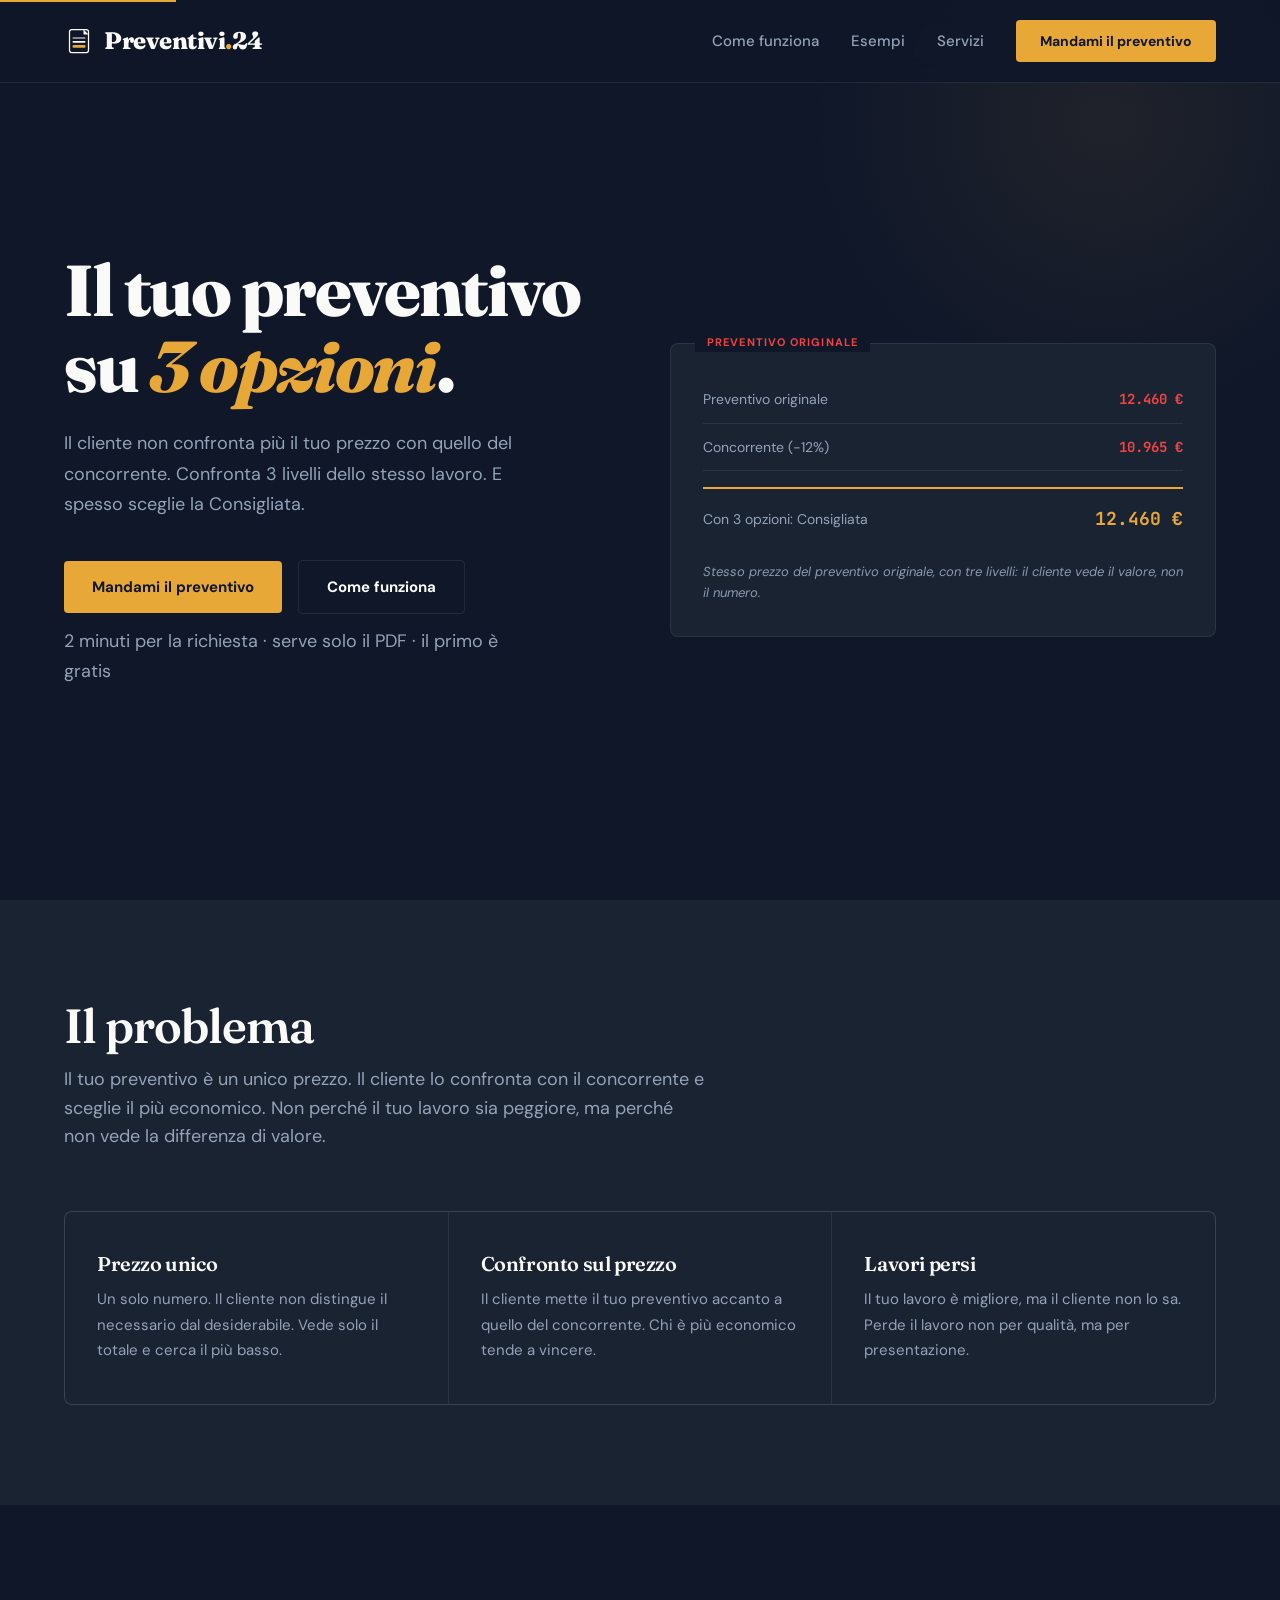
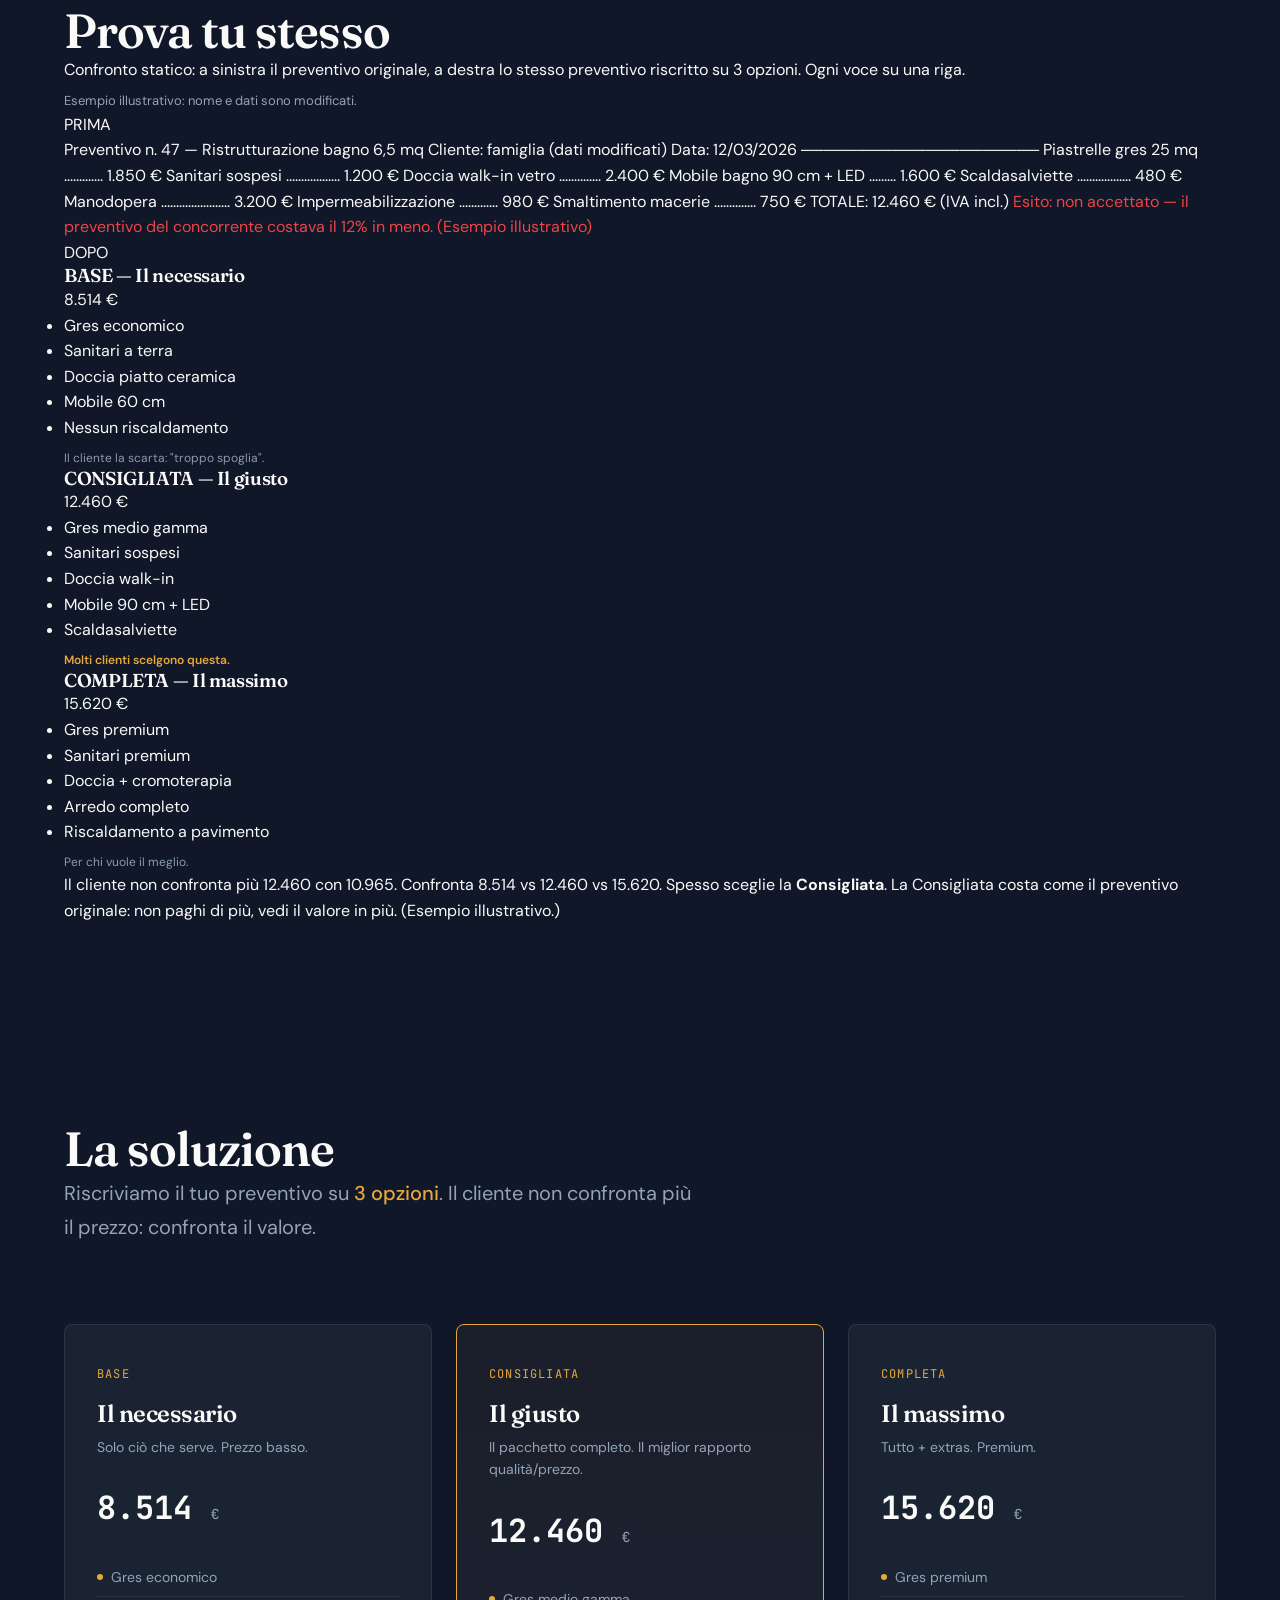
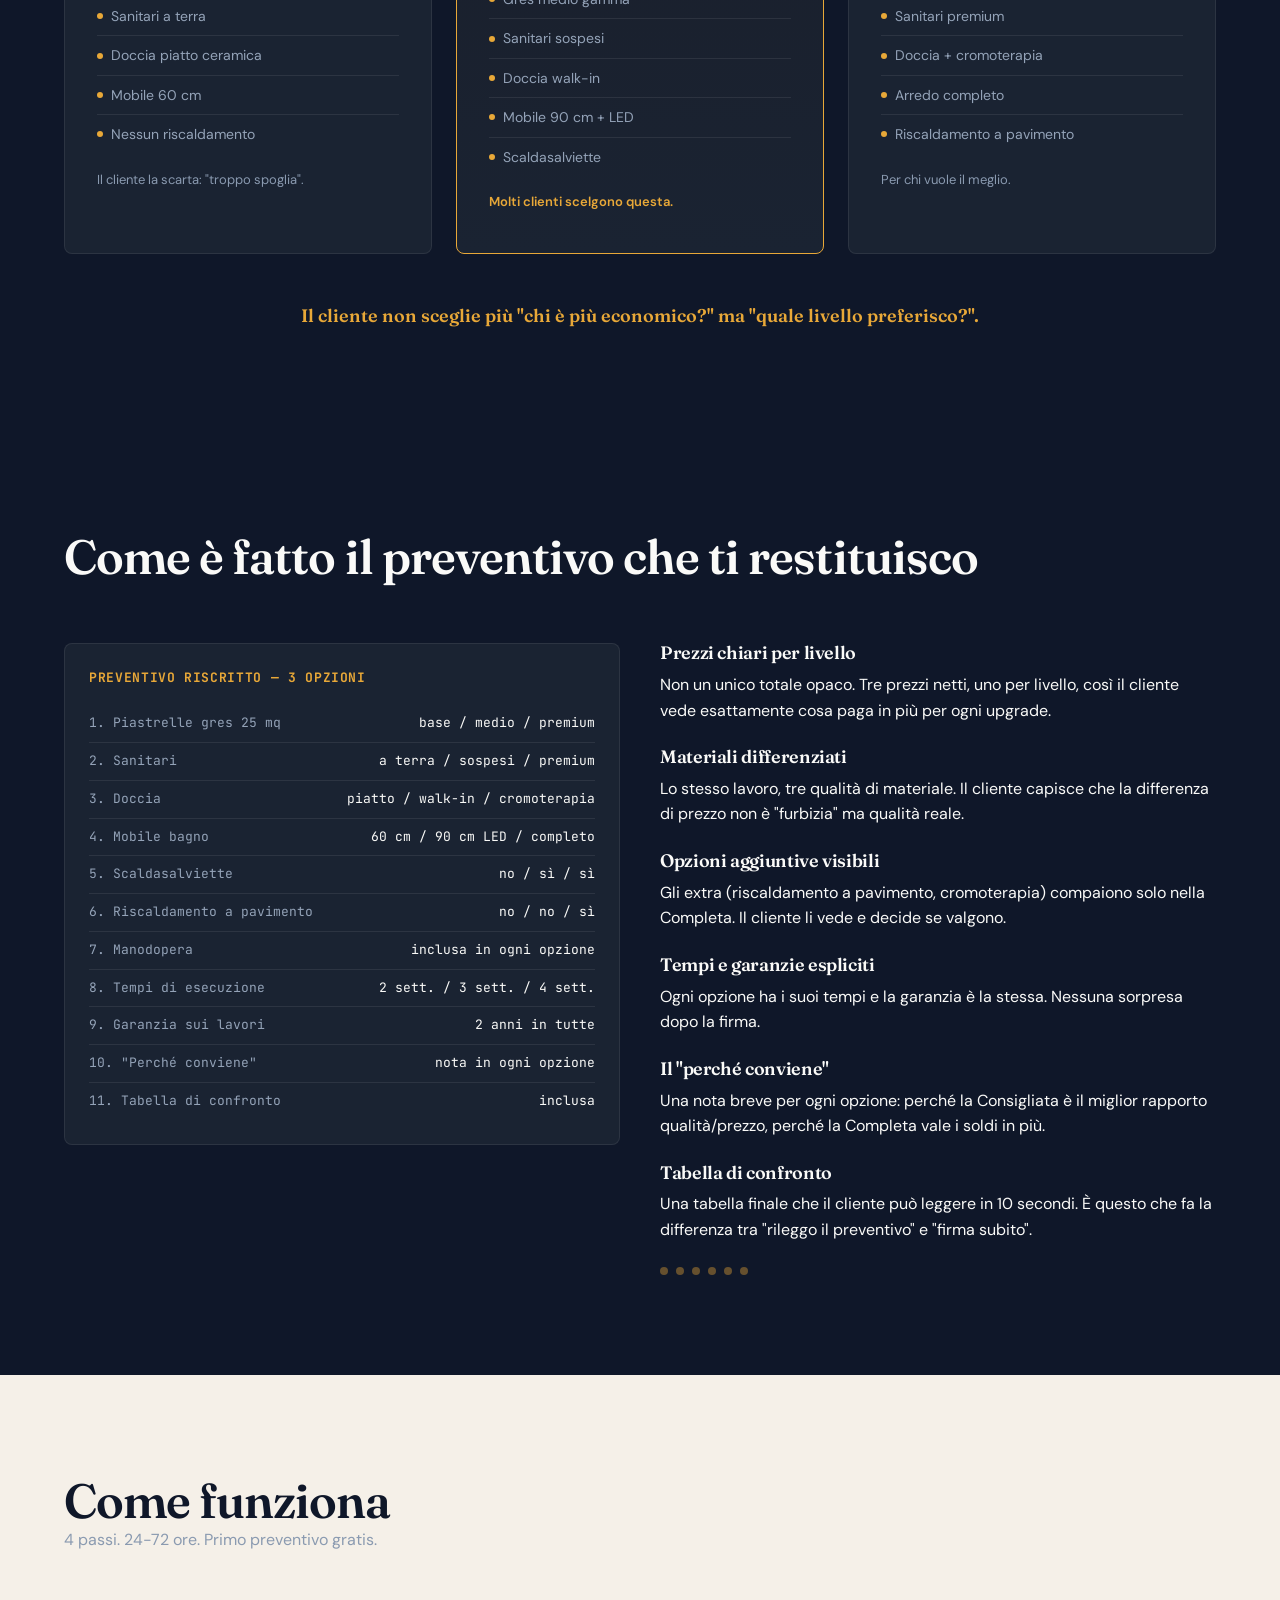
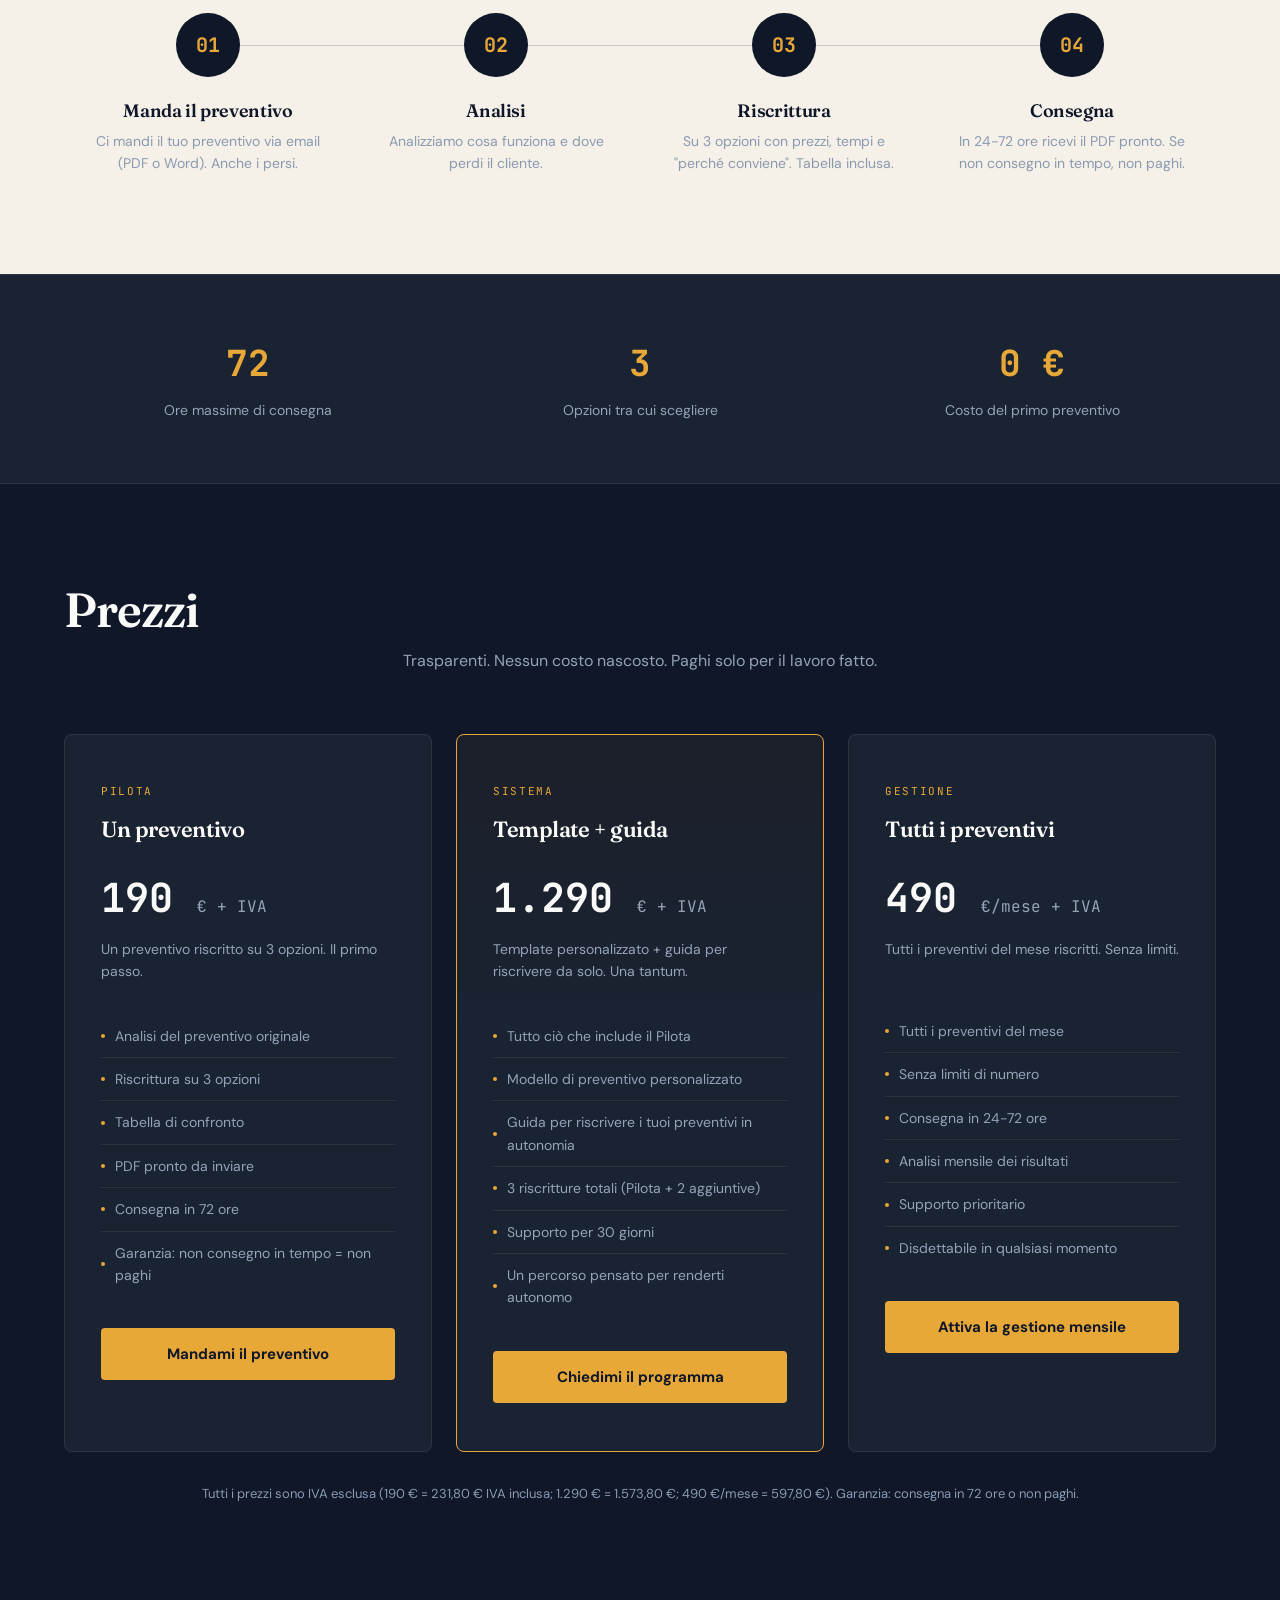
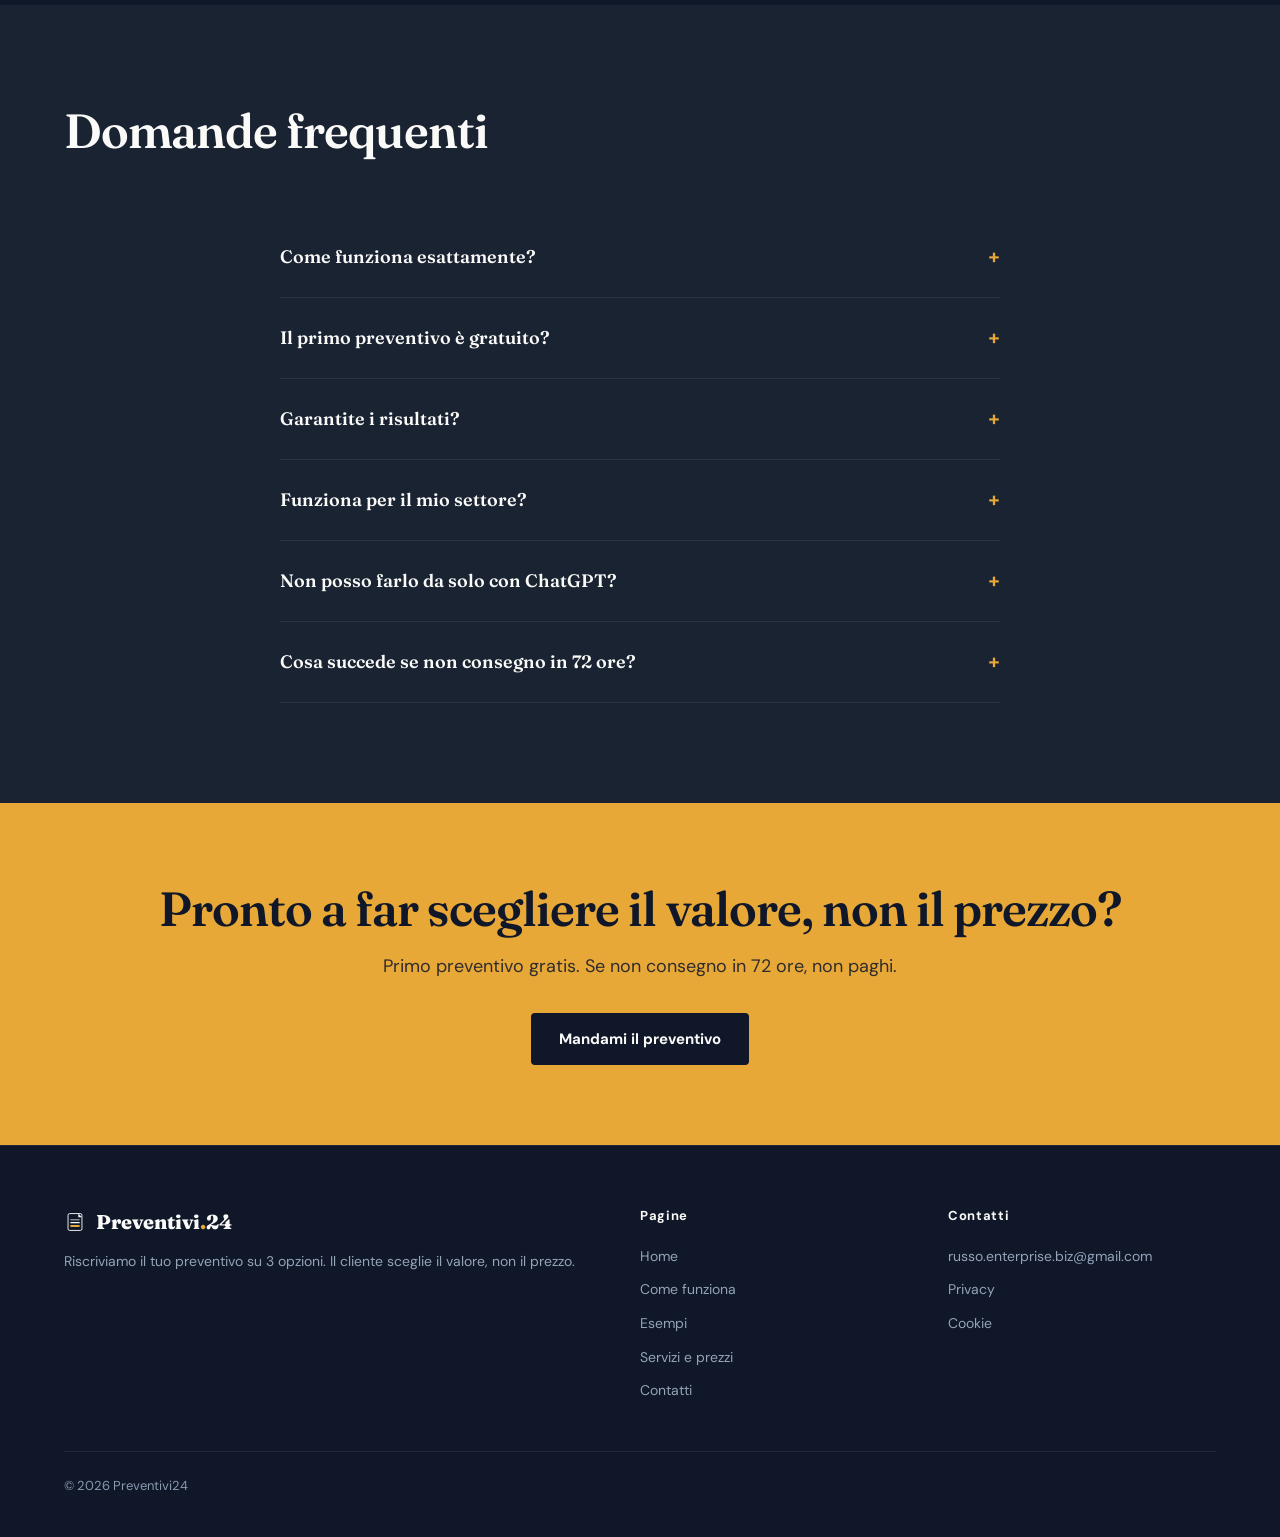
==== commit d790bd56: "Fase C (parziale): a11y - FAQ resize, heading levels, autocomplete, aria-current, canonical index" ====
--- a/index.html
+++ b/index.html
@@ -9,7 +9,8 @@
 <meta property="og:description" content="Riscriviamo il tuo preventivo su 3 opzioni in 24-72 ore. Il cliente sceglie il valore, non il prezzo. Primo preventivo gratuito.">
 <meta property="og:type" content="website">
 <meta property="og:locale" content="it_IT">
-<link rel="canonical" href="https://gabriruss1.github.io/preventivi24/index.html">
+<link rel="canonical" href="https://gabriruss1.github.io/preventivi24/">
+<meta property="og:url" content="https://gabriruss1.github.io/preventivi24/">
 <meta property="og:image" content="https://gabriruss1.github.io/preventivi24/images/og.png">
 <meta name="twitter:card" content="summary_large_image">
 <meta name="twitter:title" content="Preventivi24 — Il tuo preventivo su 3 opzioni. Il cliente sceglie il valore.">
@@ -159,7 +160,7 @@
         <span class="demo-label after">DOPO</span>
         <div class="demo-content demo-after-content">
           <div class="demo-option">
-            <h4>BASE — Il necessario</h4>
+            <h3>BASE — Il necessario</h3>
             <div class="price">8.514 €</div>
             <ul>
               <li>Gres economico</li>
@@ -171,7 +172,7 @@
             <p style="font-size:12px;color:var(--grey-dark);margin-top:8px;">Il cliente la scarta: "troppo spoglia".</p>
           </div>
           <div class="demo-option featured">
-            <h4>CONSIGLIATA — Il giusto</h4>
+            <h3>CONSIGLIATA — Il giusto</h3>
             <div class="price">12.460 €</div>
             <ul>
               <li>Gres medio gamma</li>
@@ -183,7 +184,7 @@
             <p style="font-size:12px;color:var(--amber);margin-top:8px;font-weight:600;">Molti clienti scelgono questa.</p>
           </div>
           <div class="demo-option">
-            <h4>COMPLETA — Il massimo</h4>
+            <h3>COMPLETA — Il massimo</h3>
             <div class="price">15.620 €</div>
             <ul>
               <li>Gres premium</li>
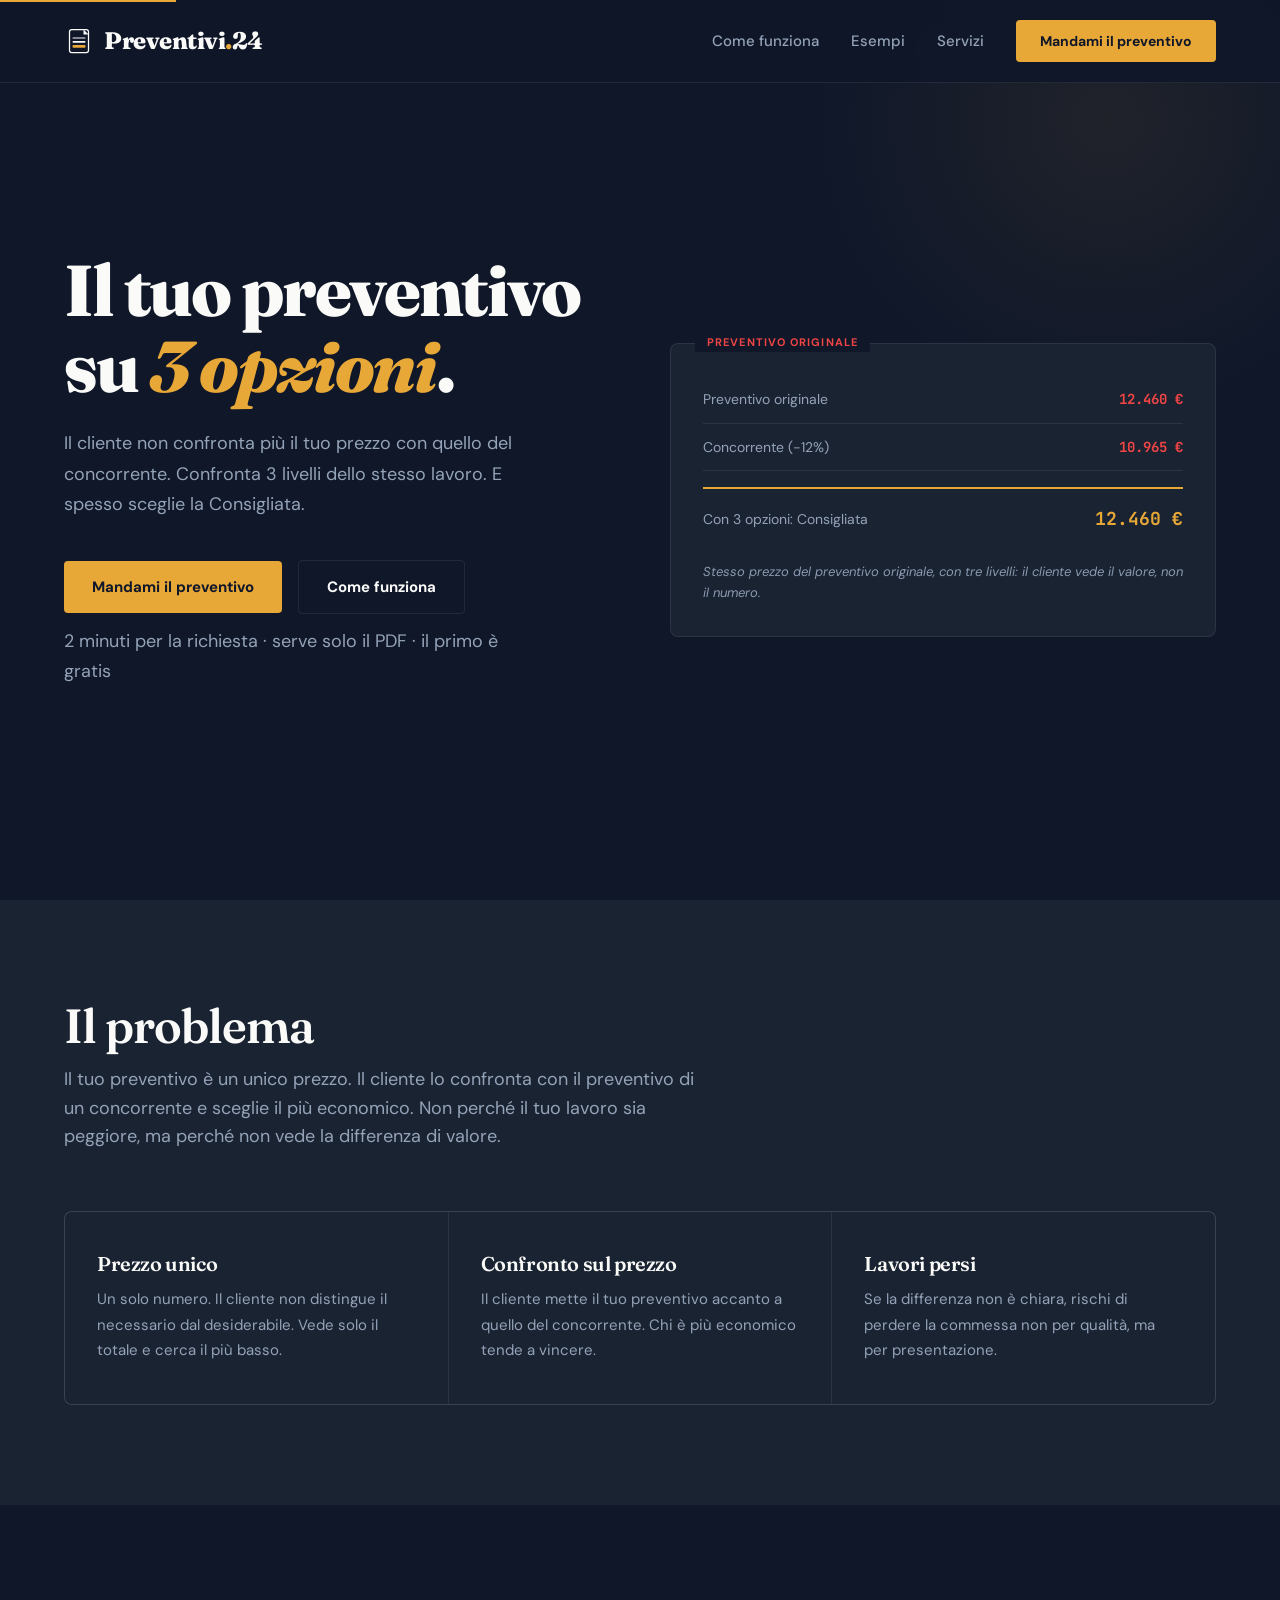
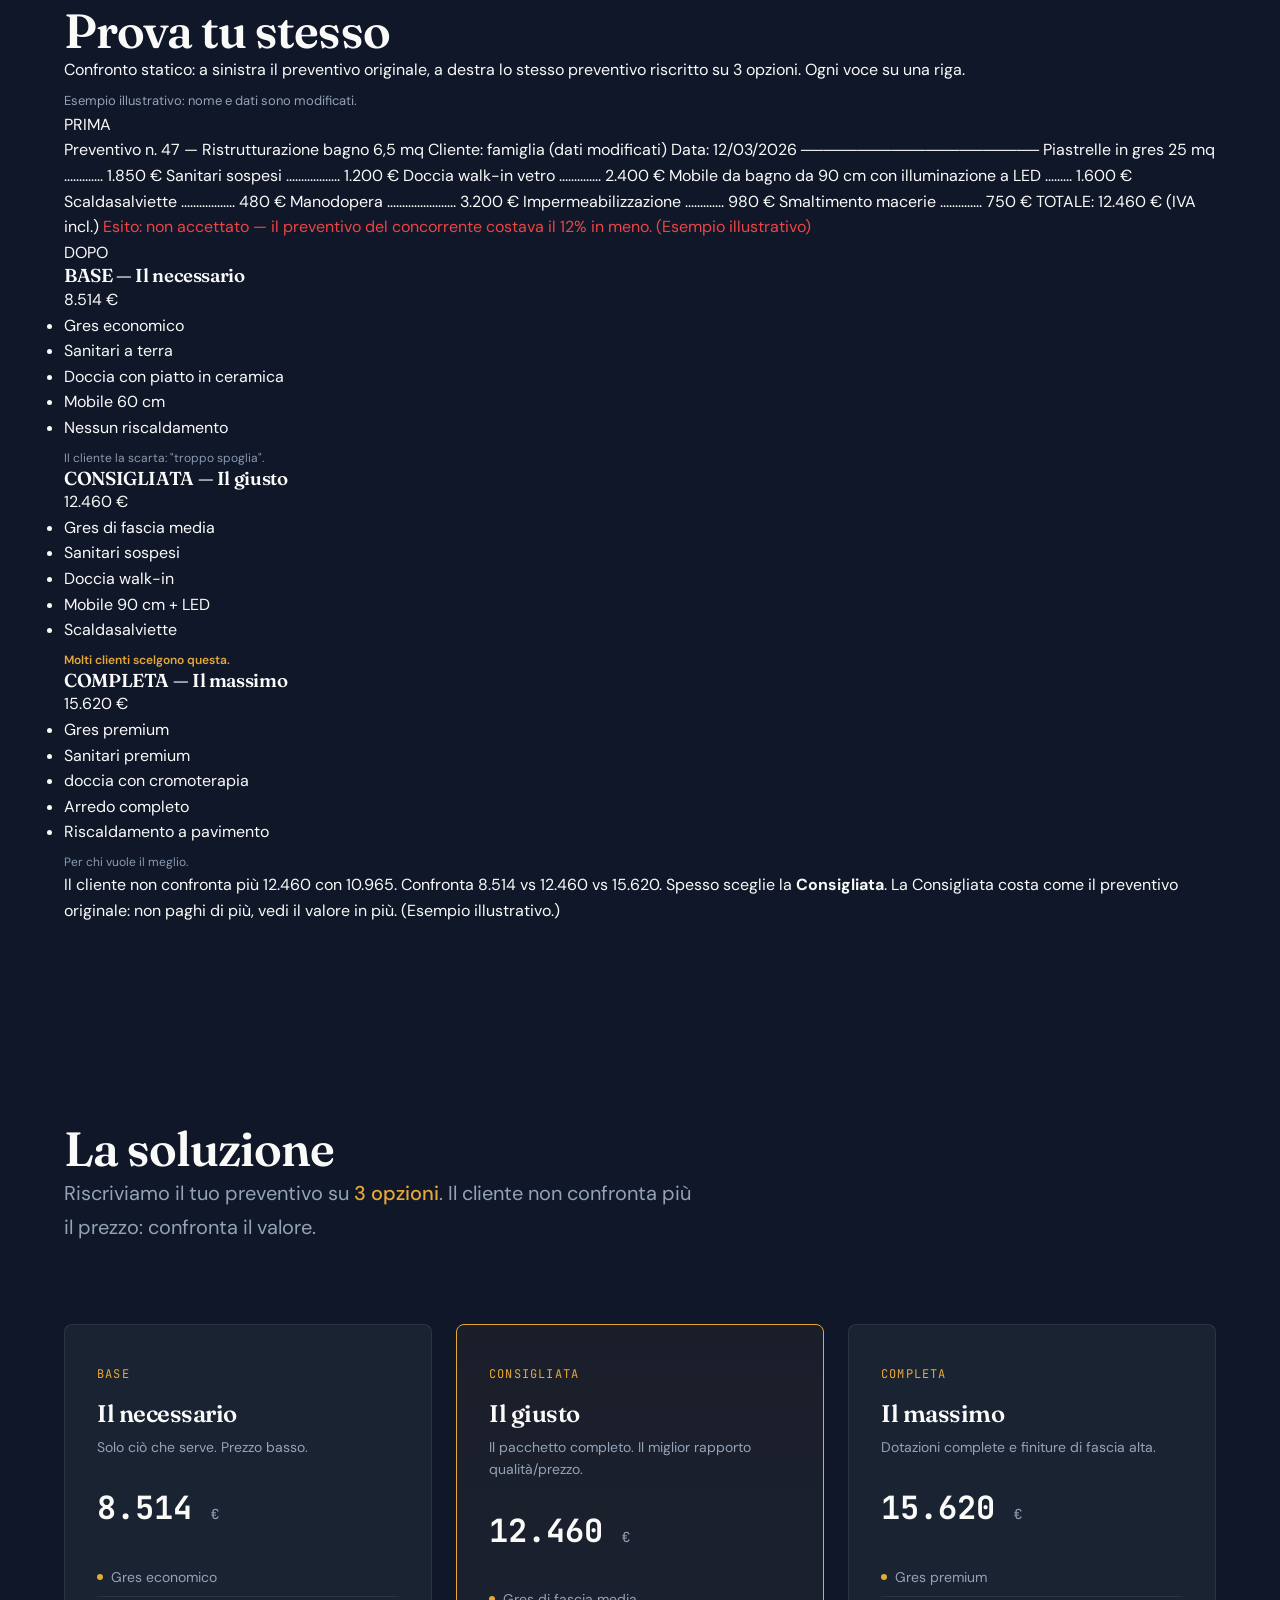
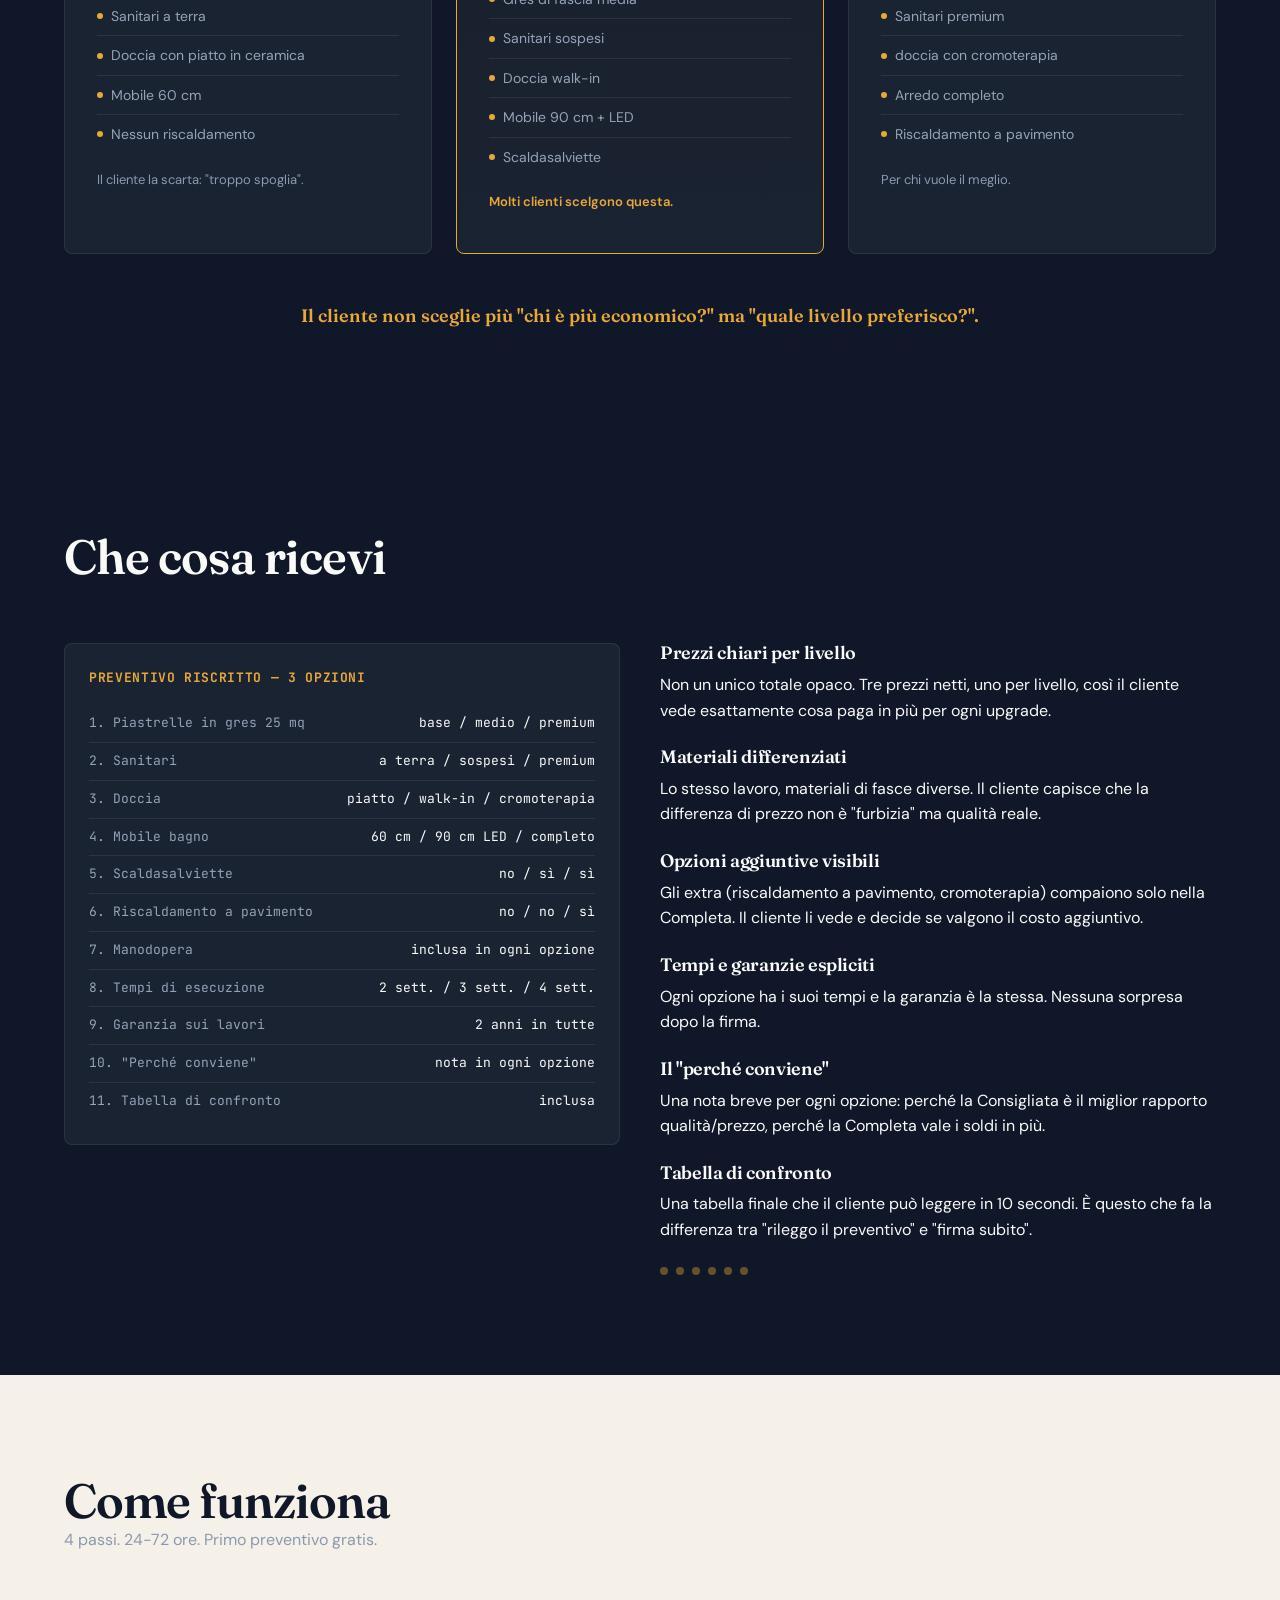
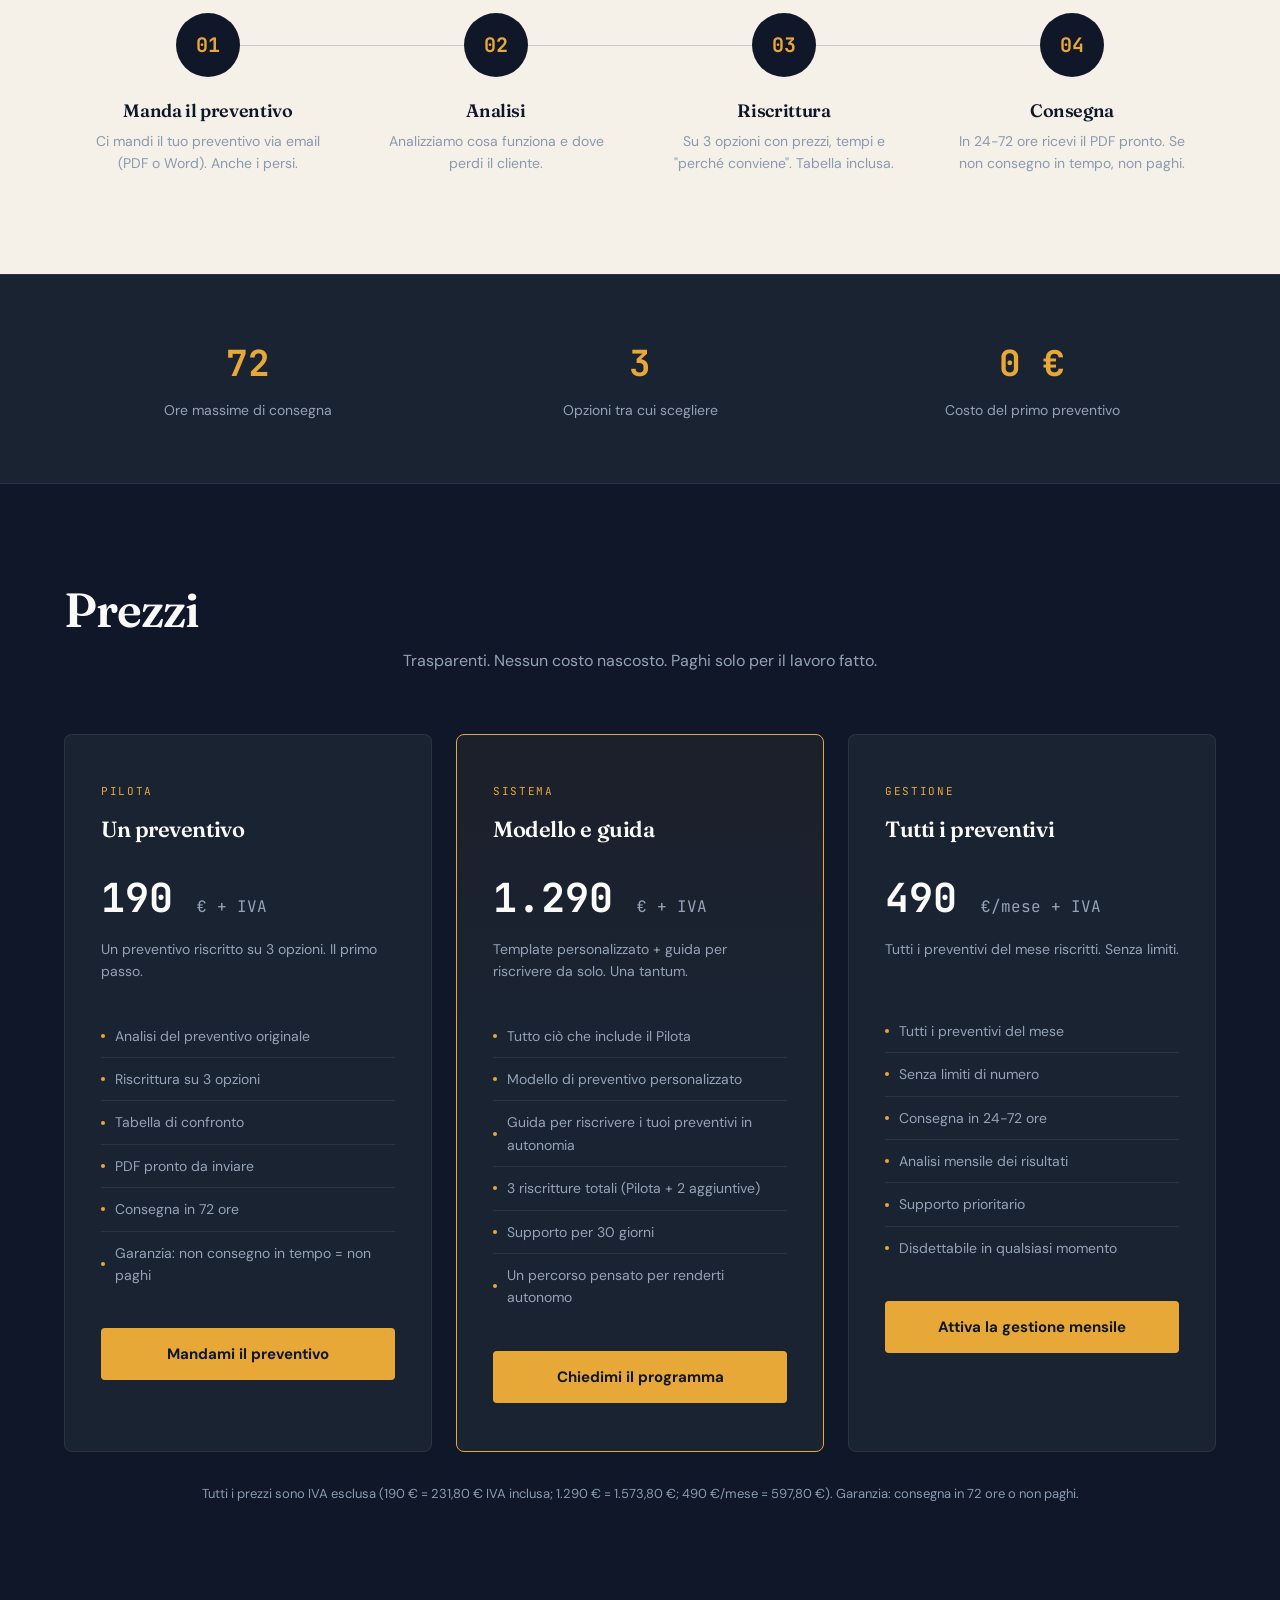
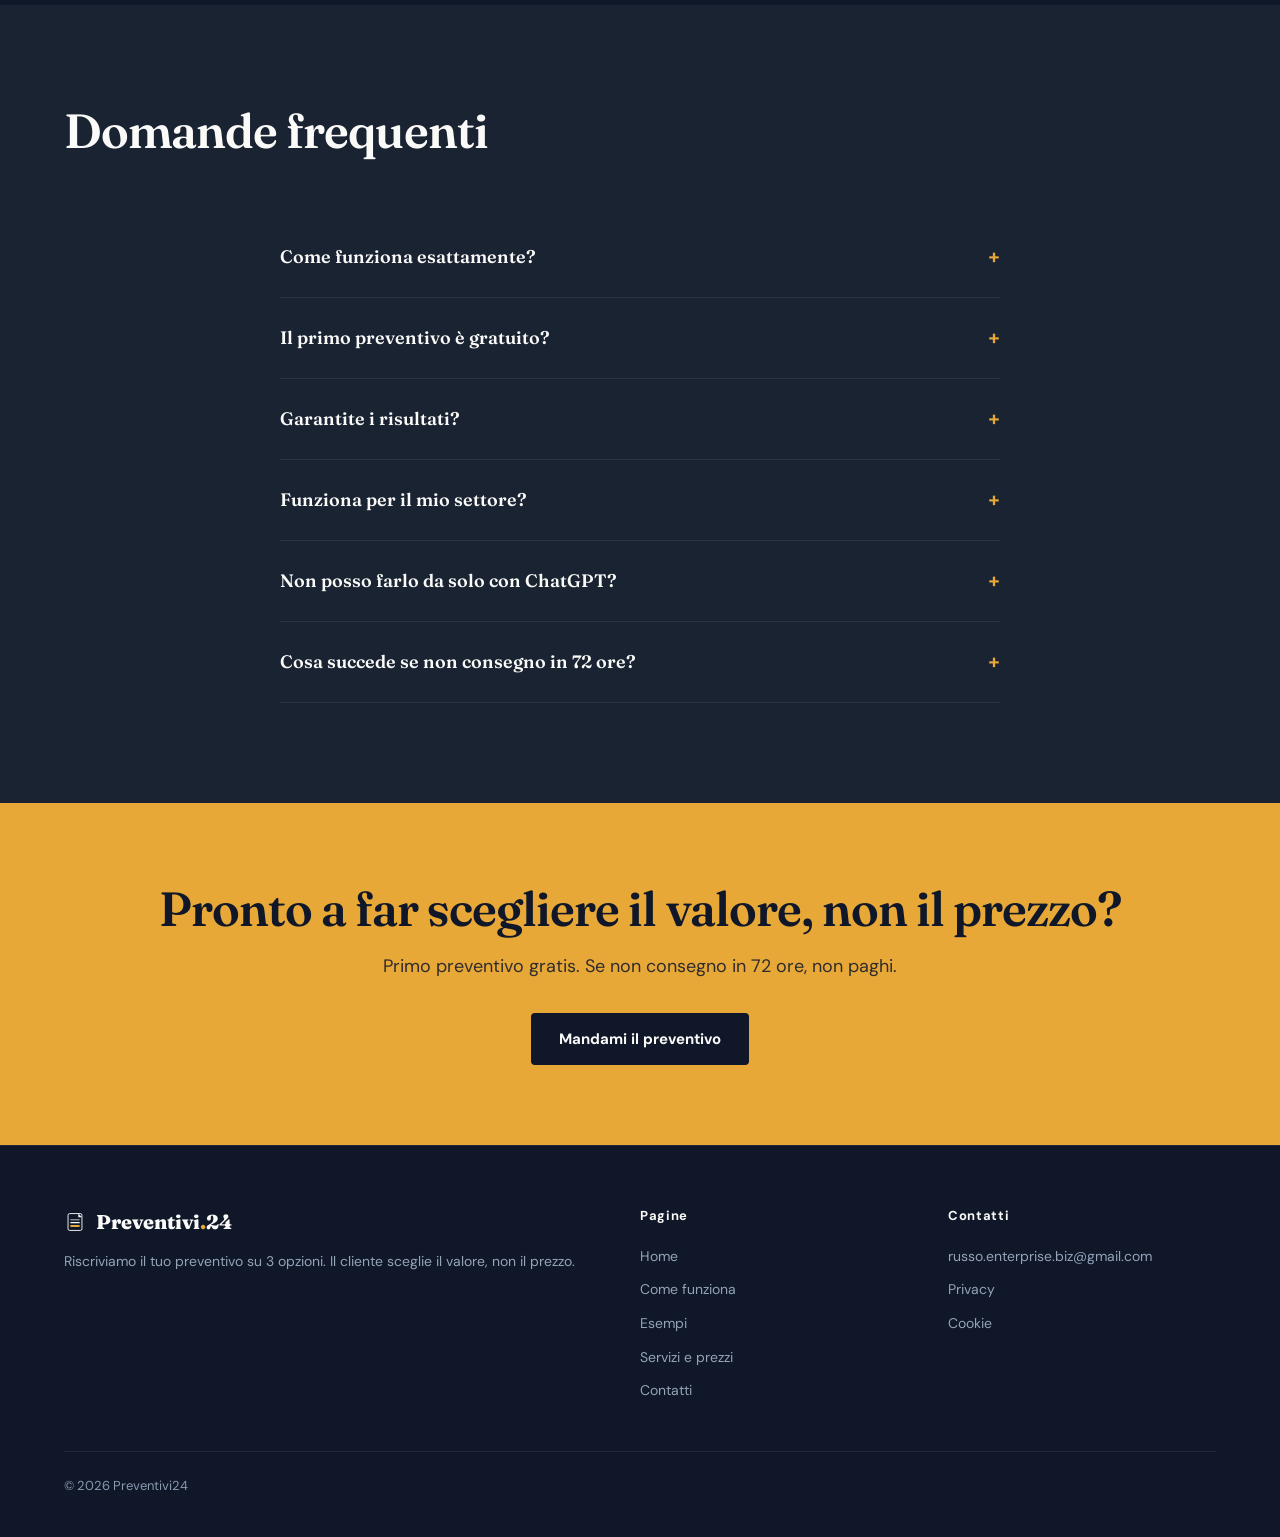
==== commit 62a3c928: "Fase D: correzioni copy/grammatica audit (accenti, lessico, regole editoriali)" ====
--- a/index.html
+++ b/index.html
@@ -111,7 +111,7 @@
 <section class="section problem-section">
   <div class="wrap">
     <h2 class="display-lg reveal">Il problema</h2>
-    <p class="reveal" style="color:var(--grey);font-size:18px;max-width:640px;margin-top:12px;">Il tuo preventivo è un unico prezzo. Il cliente lo confronta con il concorrente e sceglie il più economico. Non perché il tuo lavoro sia peggiore, ma perché non vede la differenza di valore.</p>
+    <p class="reveal" style="color:var(--grey);font-size:18px;max-width:640px;margin-top:12px;">Il tuo preventivo è un unico prezzo. Il cliente lo confronta con il preventivo di un concorrente e sceglie il più economico. Non perché il tuo lavoro sia peggiore, ma perché non vede la differenza di valore.</p>
     <div class="problem-grid reveal-stagger">
       <div class="problem-item">
         <h3>Prezzo unico</h3>
@@ -123,7 +123,7 @@
       </div>
       <div class="problem-item">
         <h3>Lavori persi</h3>
-        <p>Il tuo lavoro è migliore, ma il cliente non lo sa. Perde il lavoro non per qualità, ma per presentazione.</p>
+        <p>Se la differenza non è chiara, rischi di perdere la commessa non per qualità, ma per presentazione.</p>
       </div>
     </div>
   </div>
@@ -144,10 +144,10 @@
           <span class="line">Cliente: famiglia (dati modificati)</span>
           <span class="line">Data: 12/03/2026</span>
           <span class="line">─────────────────────</span>
-          <span class="line">Piastrelle gres 25 mq ............. 1.850 €</span>
+          <span class="line">Piastrelle in gres 25 mq ............. 1.850 €</span>
           <span class="line">Sanitari sospesi .................. 1.200 €</span>
           <span class="line">Doccia walk-in vetro .............. 2.400 €</span>
-          <span class="line">Mobile bagno 90 cm + LED ......... 1.600 €</span>
+          <span class="line">Mobile da bagno da 90 cm con illuminazione a LED ......... 1.600 €</span>
           <span class="line">Scaldasalviette .................. 480 €</span>
           <span class="line">Manodopera ....................... 3.200 €</span>
           <span class="line">Impermeabilizzazione ............. 980 €</span>
@@ -165,7 +165,7 @@
             <ul>
               <li>Gres economico</li>
               <li>Sanitari a terra</li>
-              <li>Doccia piatto ceramica</li>
+              <li>Doccia con piatto in ceramica</li>
               <li>Mobile 60 cm</li>
               <li>Nessun riscaldamento</li>
             </ul>
@@ -175,7 +175,7 @@
             <h3>CONSIGLIATA — Il giusto</h3>
             <div class="price">12.460 €</div>
             <ul>
-              <li>Gres medio gamma</li>
+              <li>Gres di fascia media</li>
               <li>Sanitari sospesi</li>
               <li>Doccia walk-in</li>
               <li>Mobile 90 cm + LED</li>
@@ -189,7 +189,7 @@
             <ul>
               <li>Gres premium</li>
               <li>Sanitari premium</li>
-              <li>Doccia + cromoterapia</li>
+              <li>doccia con cromoterapia</li>
               <li>Arredo completo</li>
               <li>Riscaldamento a pavimento</li>
             </ul>
@@ -218,7 +218,7 @@
         <ul>
           <li>Gres economico</li>
           <li>Sanitari a terra</li>
-          <li>Doccia piatto ceramica</li>
+          <li>Doccia con piatto in ceramica</li>
           <li>Mobile 60 cm</li>
           <li>Nessun riscaldamento</li>
         </ul>
@@ -230,7 +230,7 @@
         <p class="tagline">Il pacchetto completo. Il miglior rapporto qualità/prezzo.</p>
         <div class="price">12.460 <span class="unit">€</span></div>
         <ul>
-          <li>Gres medio gamma</li>
+          <li>Gres di fascia media</li>
           <li>Sanitari sospesi</li>
           <li>Doccia walk-in</li>
           <li>Mobile 90 cm + LED</li>
@@ -241,12 +241,12 @@
       <div class="option-card">
         <span class="tier">COMPLETA</span>
         <h3>Il massimo</h3>
-        <p class="tagline">Tutto + extras. Premium.</p>
+        <p class="tagline">Dotazioni complete e finiture di fascia alta.</p>
         <div class="price">15.620 <span class="unit">€</span></div>
         <ul>
           <li>Gres premium</li>
           <li>Sanitari premium</li>
-          <li>Doccia + cromoterapia</li>
+          <li>doccia con cromoterapia</li>
           <li>Arredo completo</li>
           <li>Riscaldamento a pavimento</li>
         </ul>
@@ -259,12 +259,12 @@
 
 <section class="section anatomy-section">
   <div class="wrap">
-    <h2 class="display-lg reveal" style="margin-bottom:60px;">Come è fatto il preventivo che ti restituisco</h2>
+    <h2 class="display-lg reveal" style="margin-bottom:60px;">Che cosa ricevi</h2>
     <div class="anatomy-pin">
       <div class="anatomy-grid">
         <div class="anatomy-doc">
           <div class="doc-header">PREVENTIVO RISCRITTO — 3 OPZIONI</div>
-          <div class="doc-line">1. Piastrelle gres 25 mq <span class="value">base / medio / premium</span></div>
+          <div class="doc-line">1. Piastrelle in gres 25 mq <span class="value">base / medio / premium</span></div>
           <div class="doc-line">2. Sanitari <span class="value">a terra / sospesi / premium</span></div>
           <div class="doc-line">3. Doccia <span class="value">piatto / walk-in / cromoterapia</span></div>
           <div class="doc-line">4. Mobile bagno <span class="value">60 cm / 90 cm LED / completo</span></div>
@@ -283,11 +283,11 @@
           </div>
           <div class="step">
             <h3>Materiali differenziati</h3>
-            <p>Lo stesso lavoro, tre qualità di materiale. Il cliente capisce che la differenza di prezzo non è "furbizia" ma qualità reale.</p>
+            <p>Lo stesso lavoro, materiali di fasce diverse. Il cliente capisce che la differenza di prezzo non è "furbizia" ma qualità reale.</p>
           </div>
           <div class="step">
             <h3>Opzioni aggiuntive visibili</h3>
-            <p>Gli extra (riscaldamento a pavimento, cromoterapia) compaiono solo nella Completa. Il cliente li vede e decide se valgono.</p>
+            <p>Gli extra (riscaldamento a pavimento, cromoterapia) compaiono solo nella Completa. Il cliente li vede e decide se valgono il costo aggiuntivo.</p>
           </div>
           <div class="step">
             <h3>Tempi e garanzie espliciti</h3>
@@ -385,7 +385,7 @@
       </div>
       <div class="price-card featured">
         <span class="label">SISTEMA</span>
-        <h3>Template + guida</h3>
+        <h3>Modello e guida</h3>
         <div class="price">1.290 <span class="unit">€ + IVA</span></div>
         <p class="desc">Template personalizzato + guida per riscrivere da solo. Una tantum.</p>
         <ul>
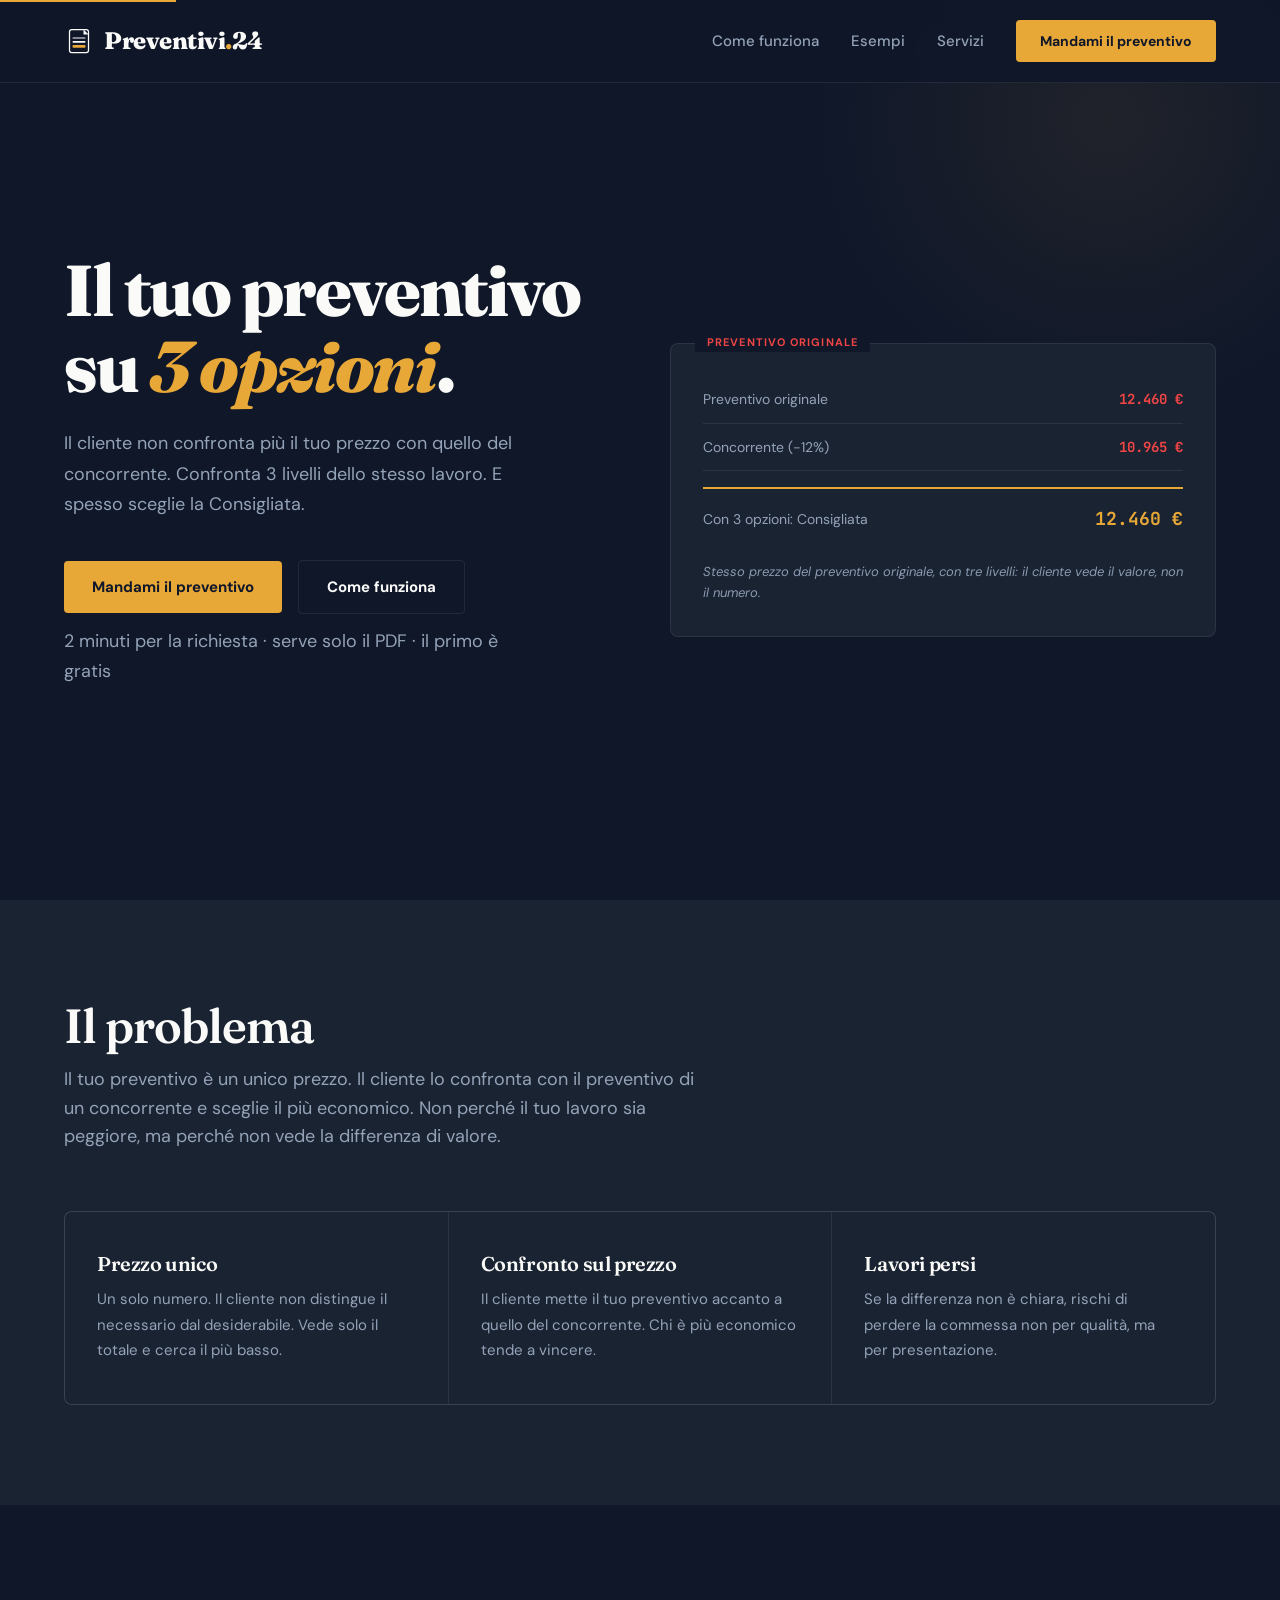
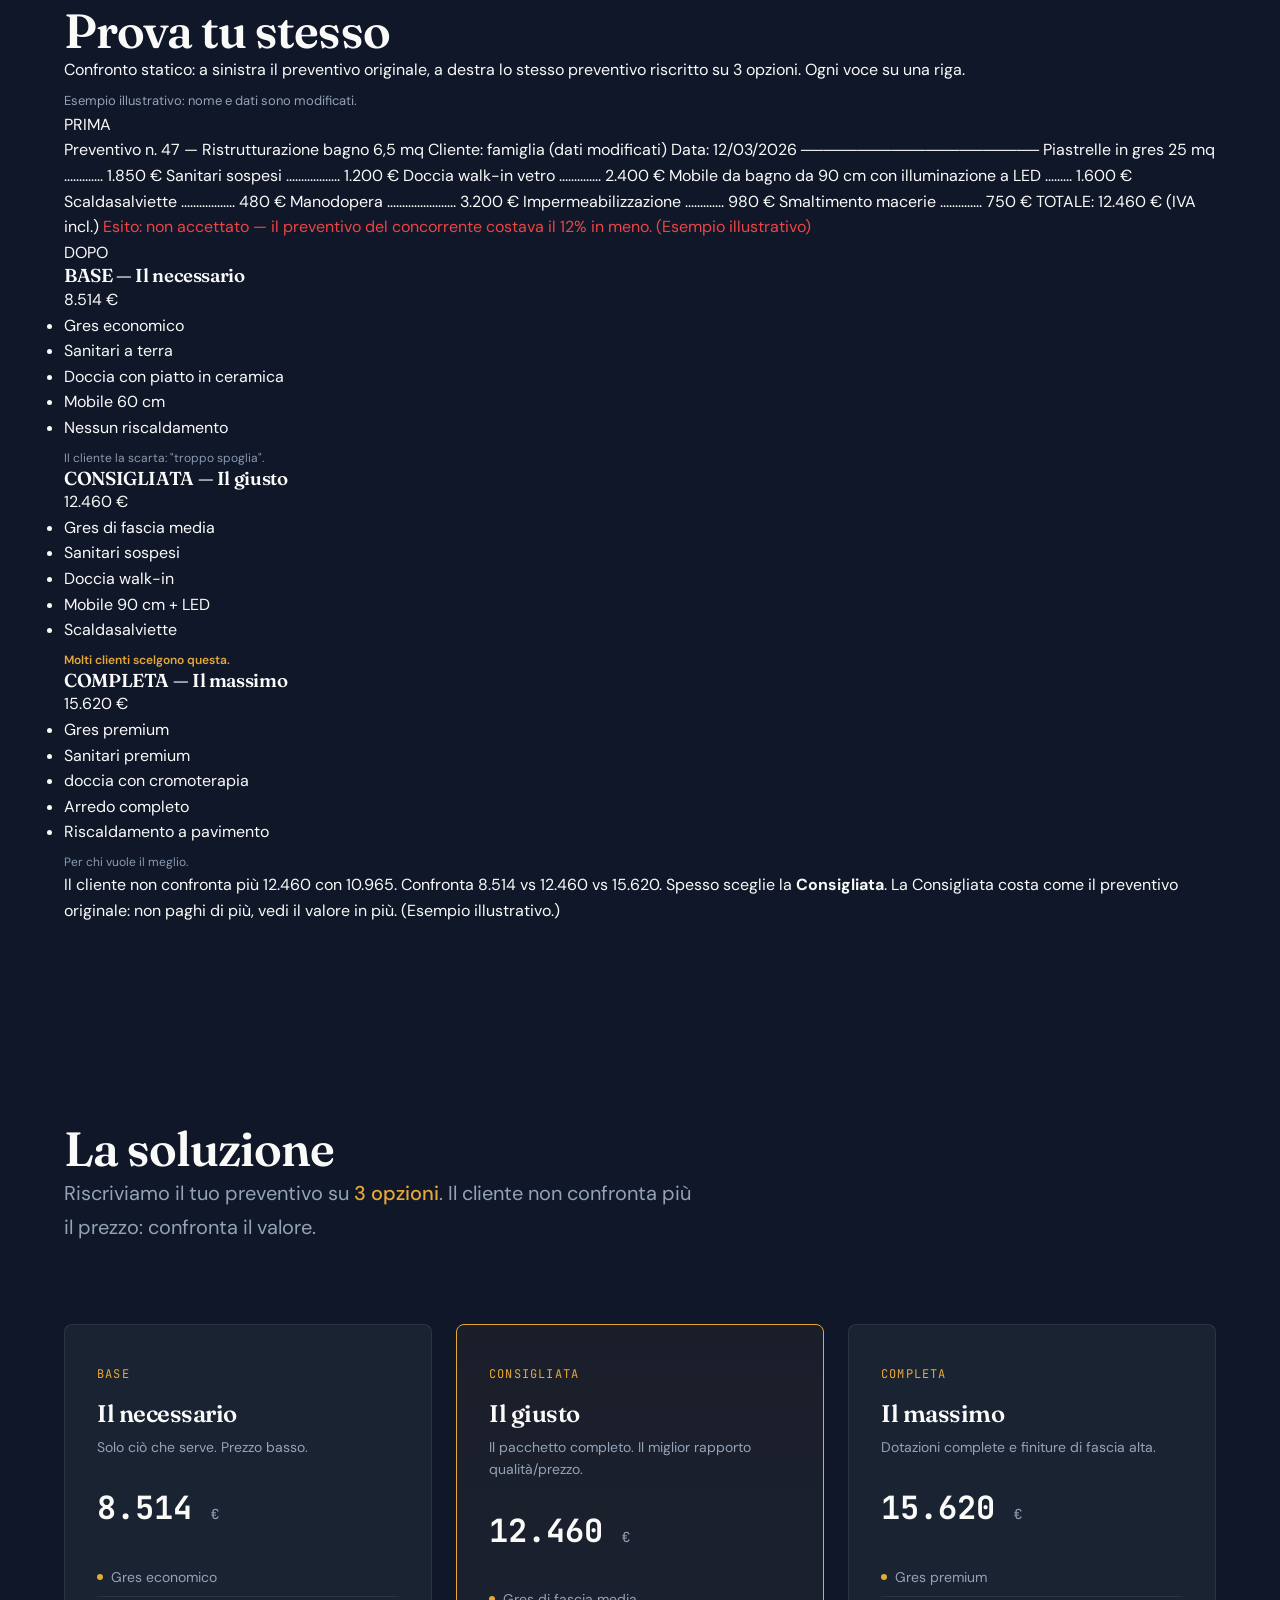
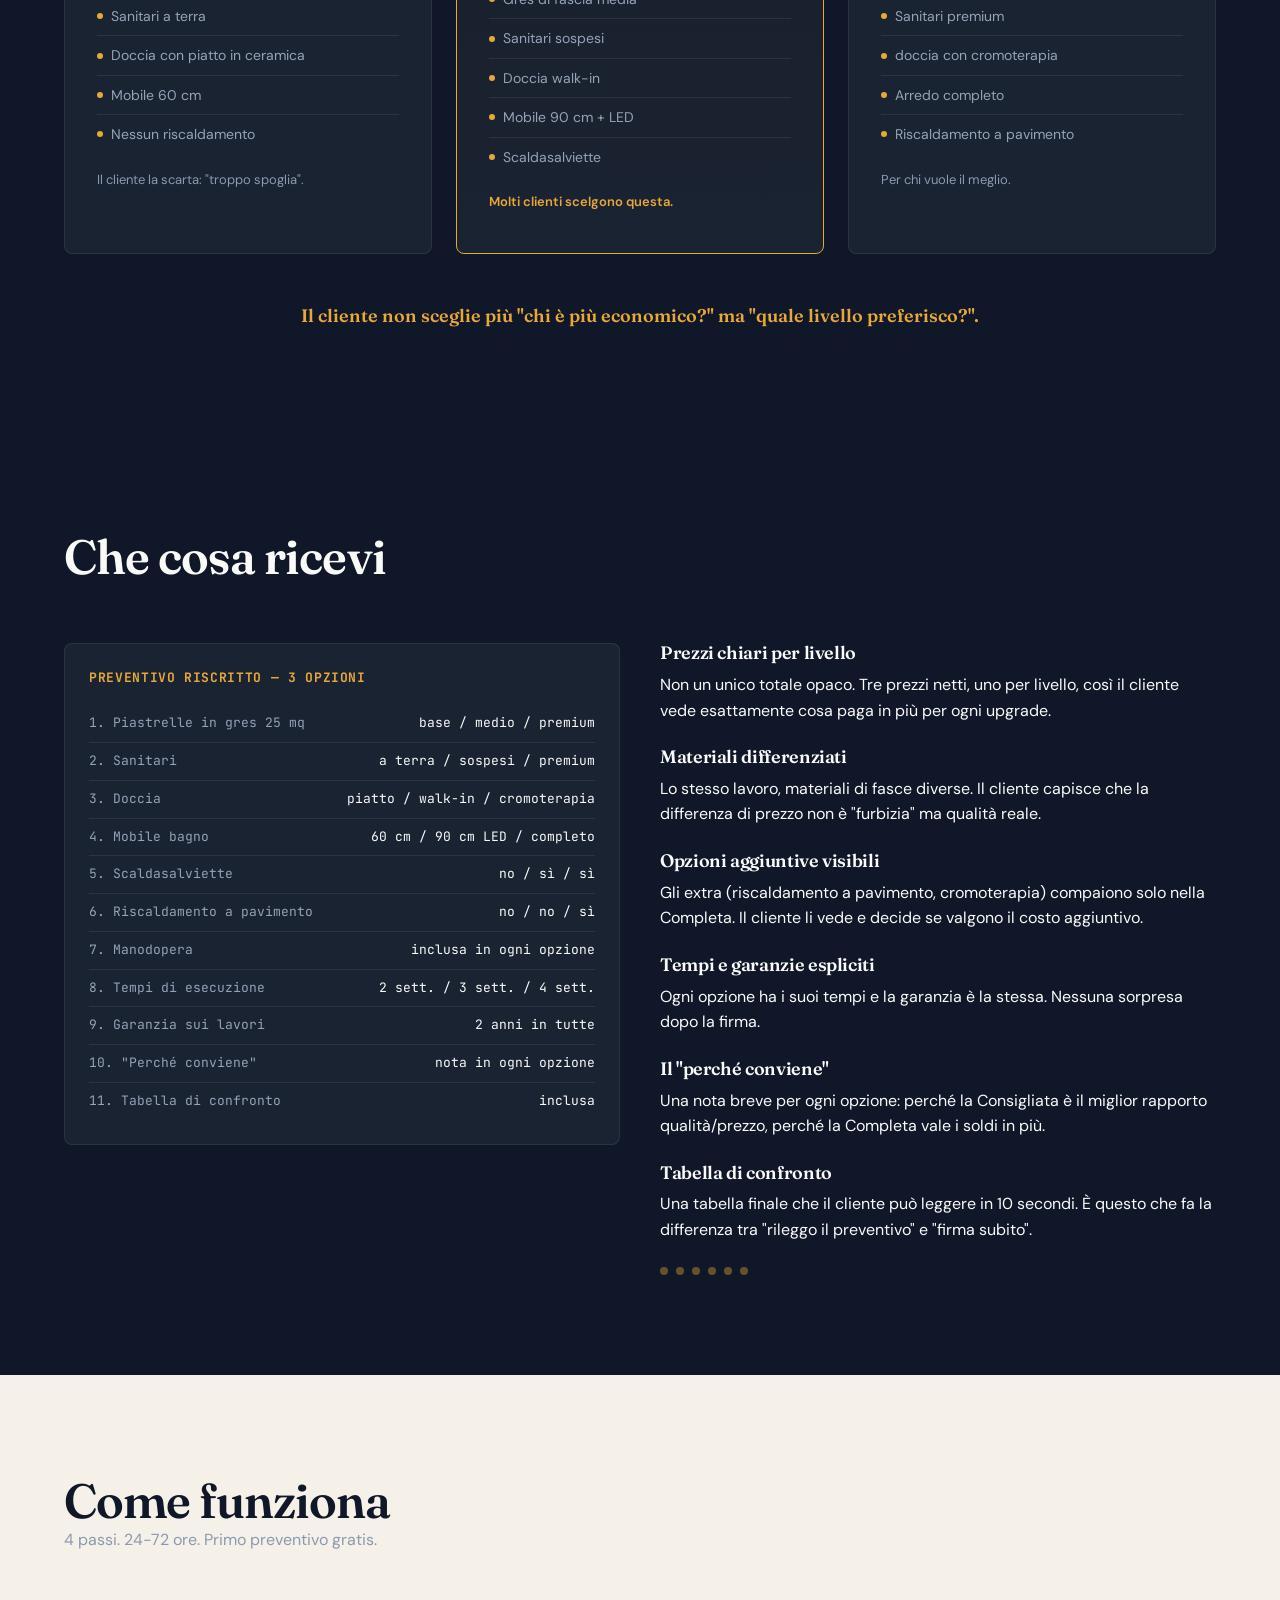
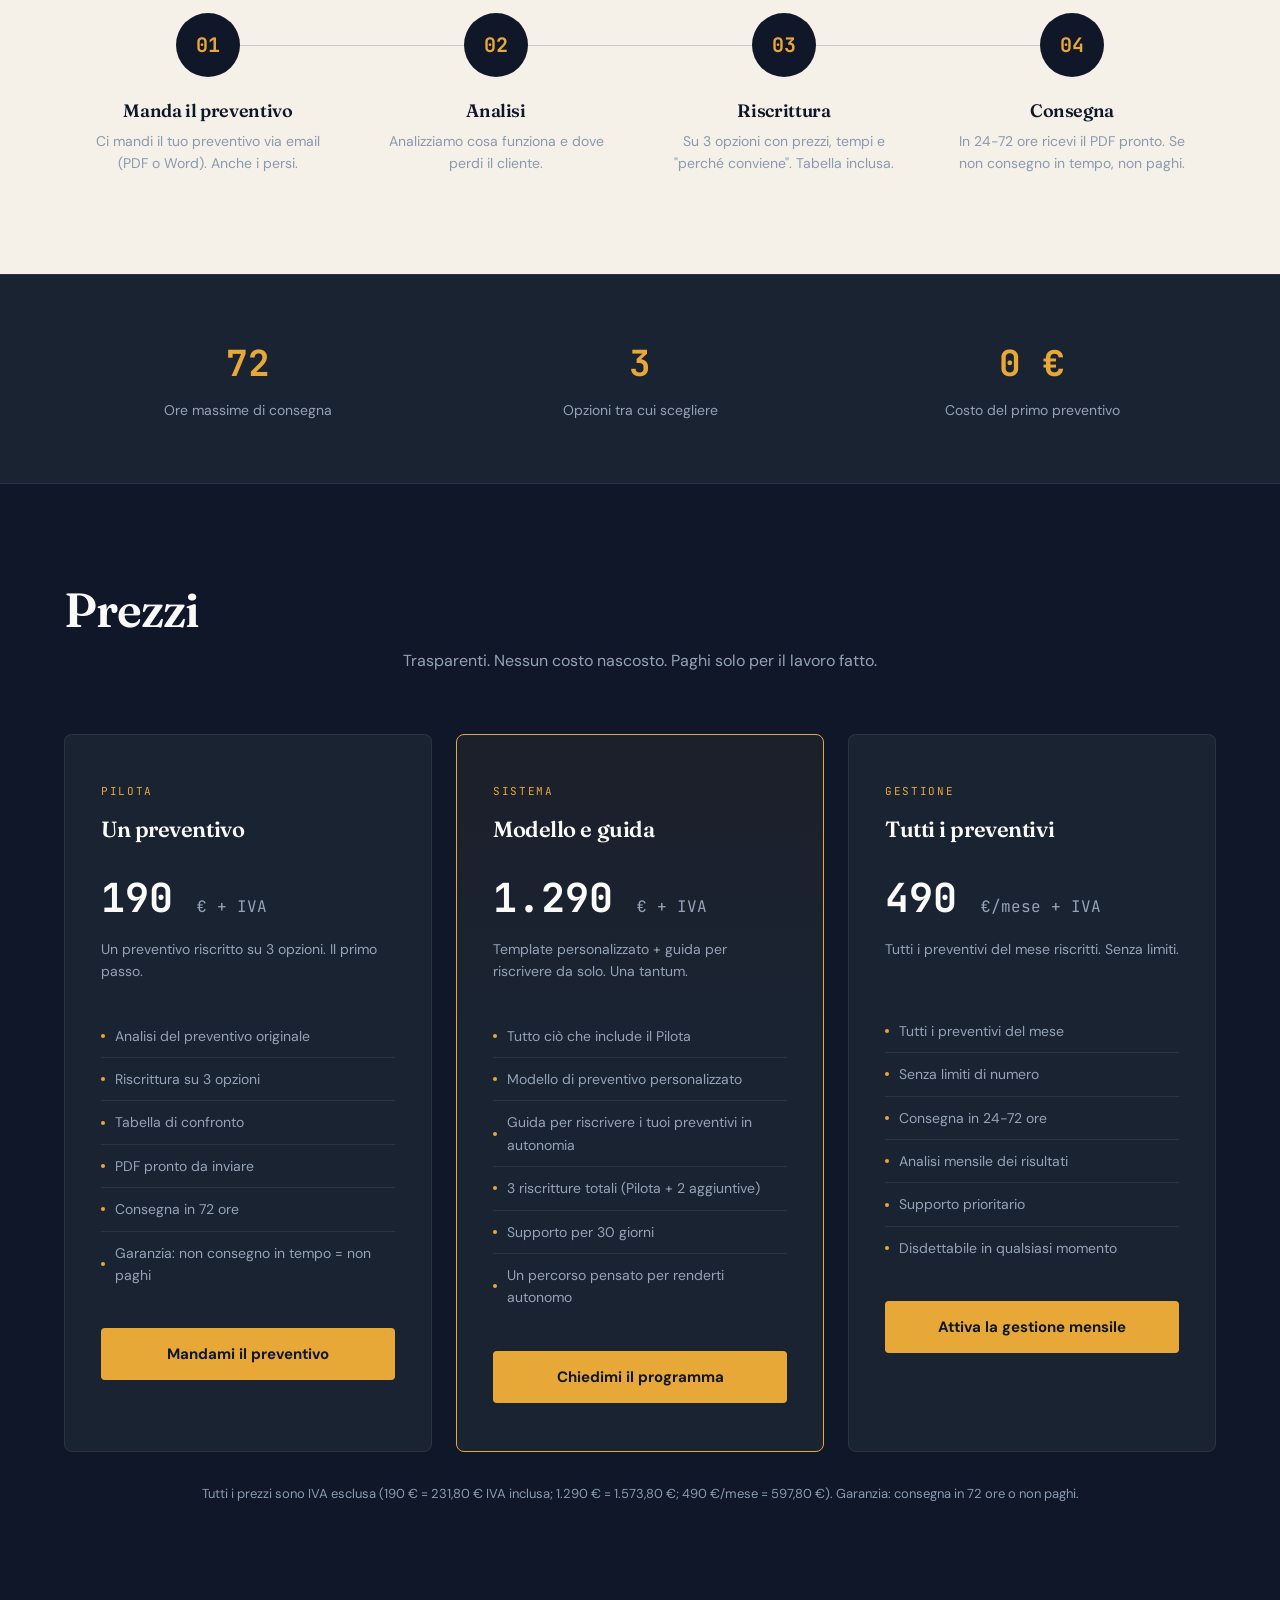
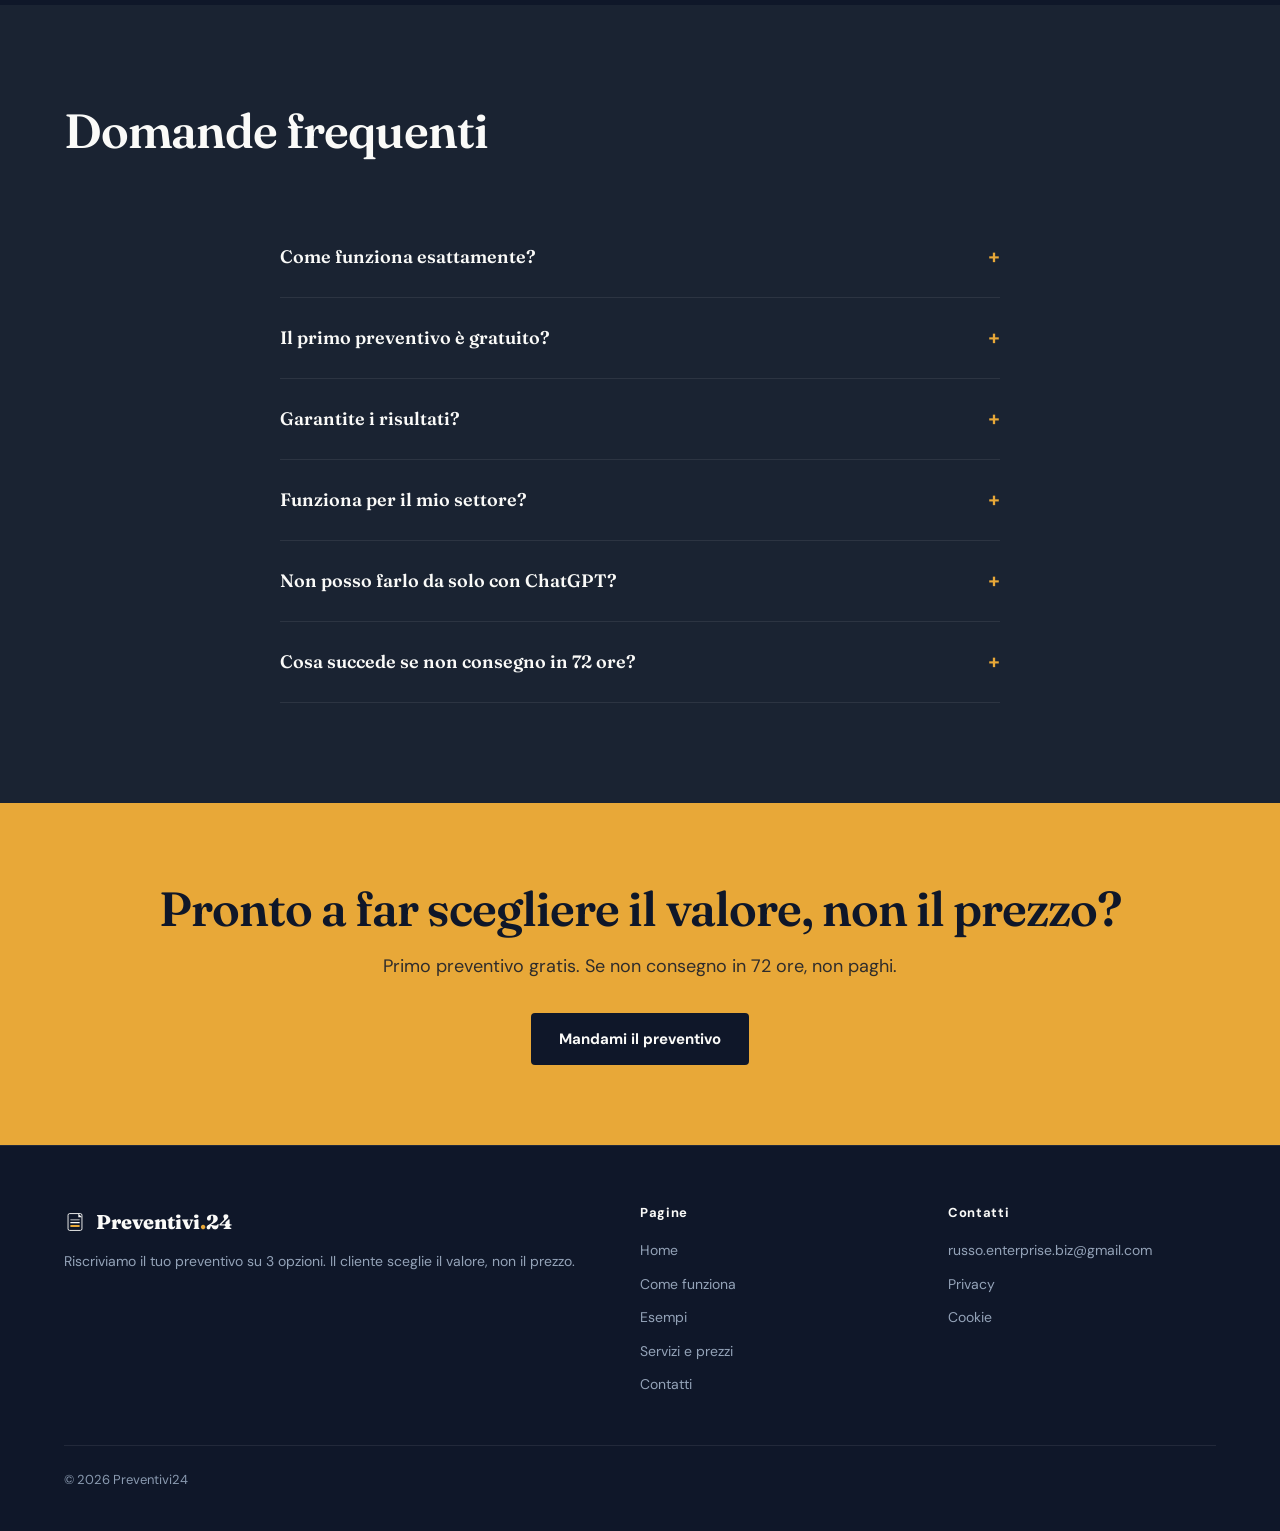
==== commit cadd00d2: "Fase C: footer headings h4->h3 (semantica)" ====
--- a/index.html
+++ b/index.html
@@ -477,7 +477,7 @@
         <p>Riscriviamo il tuo preventivo su 3 opzioni. Il cliente sceglie il valore, non il prezzo.</p>
       </div>
       <div>
-        <h4>Pagine</h4>
+        <h3>Pagine</h3>
         <ul>
           <li><a href="index.html">Home</a></li>
           <li><a href="come-funziona.html">Come funziona</a></li>
@@ -487,7 +487,7 @@
         </ul>
       </div>
       <div>
-        <h4>Contatti</h4>
+        <h3>Contatti</h3>
         <ul>
           <li><a href="mailto:russo.enterprise.biz@gmail.com">russo.enterprise.biz@gmail.com</a></li>
           <li><a href="privacy.html">Privacy</a></li>
--- a/css/style.css
+++ b/css/style.css
@@ -993,6 +993,7 @@
   line-height: 1.7;
 }
 
+.footer h3,
 .footer h4 {
   font-family: 'DM Sans', sans-serif;
   font-size: 13px;
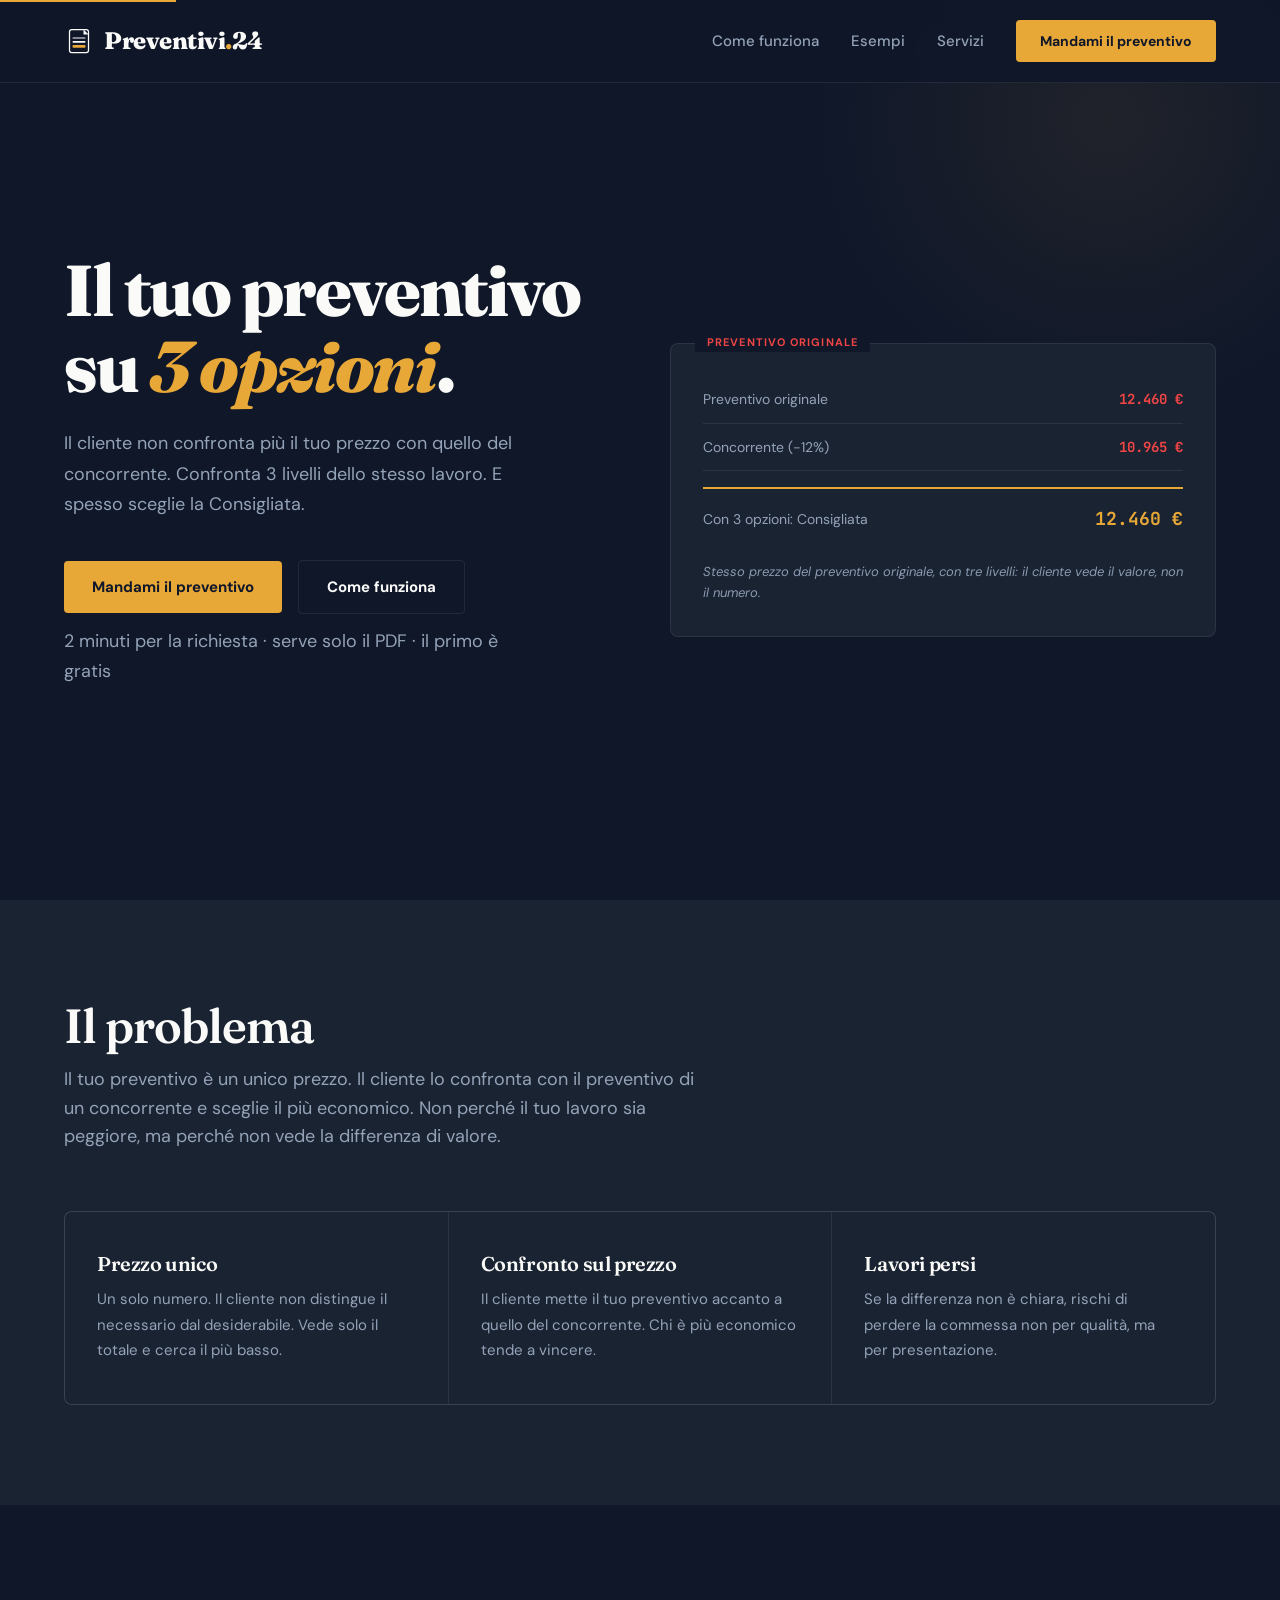
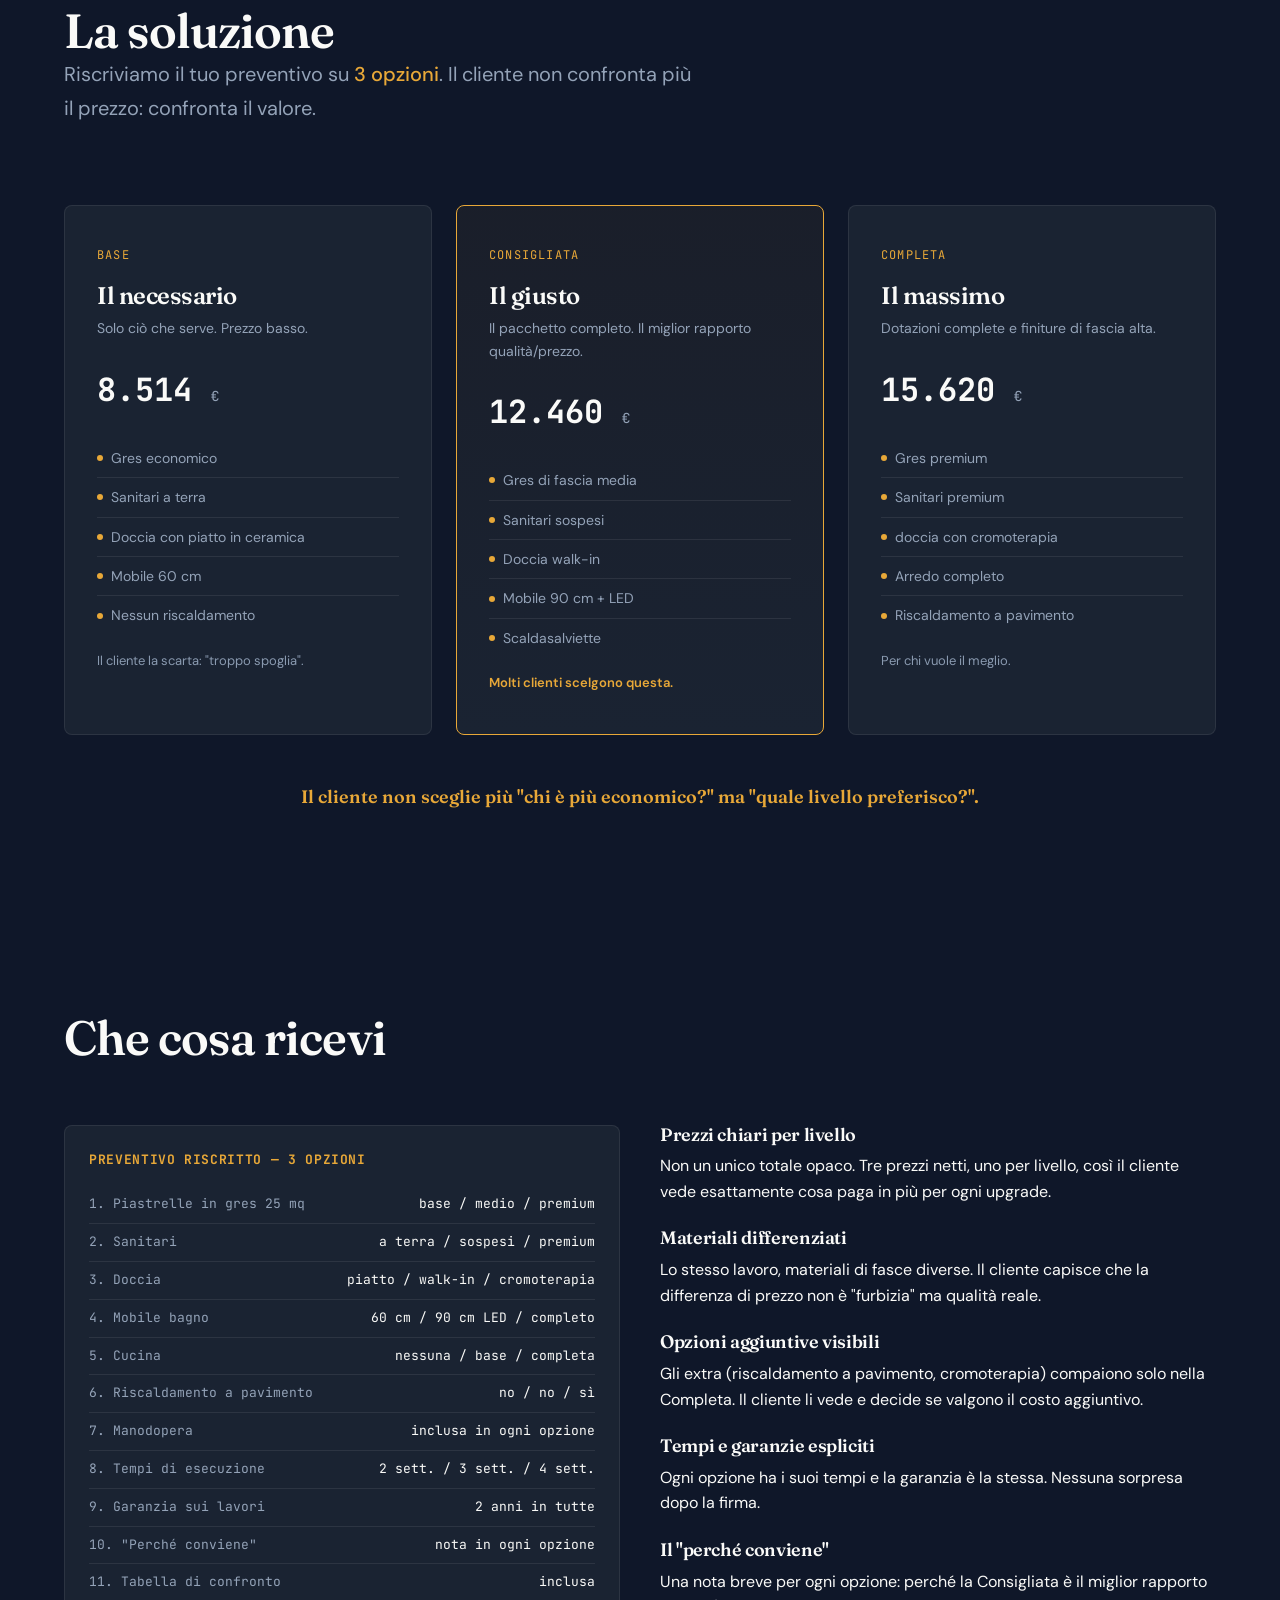
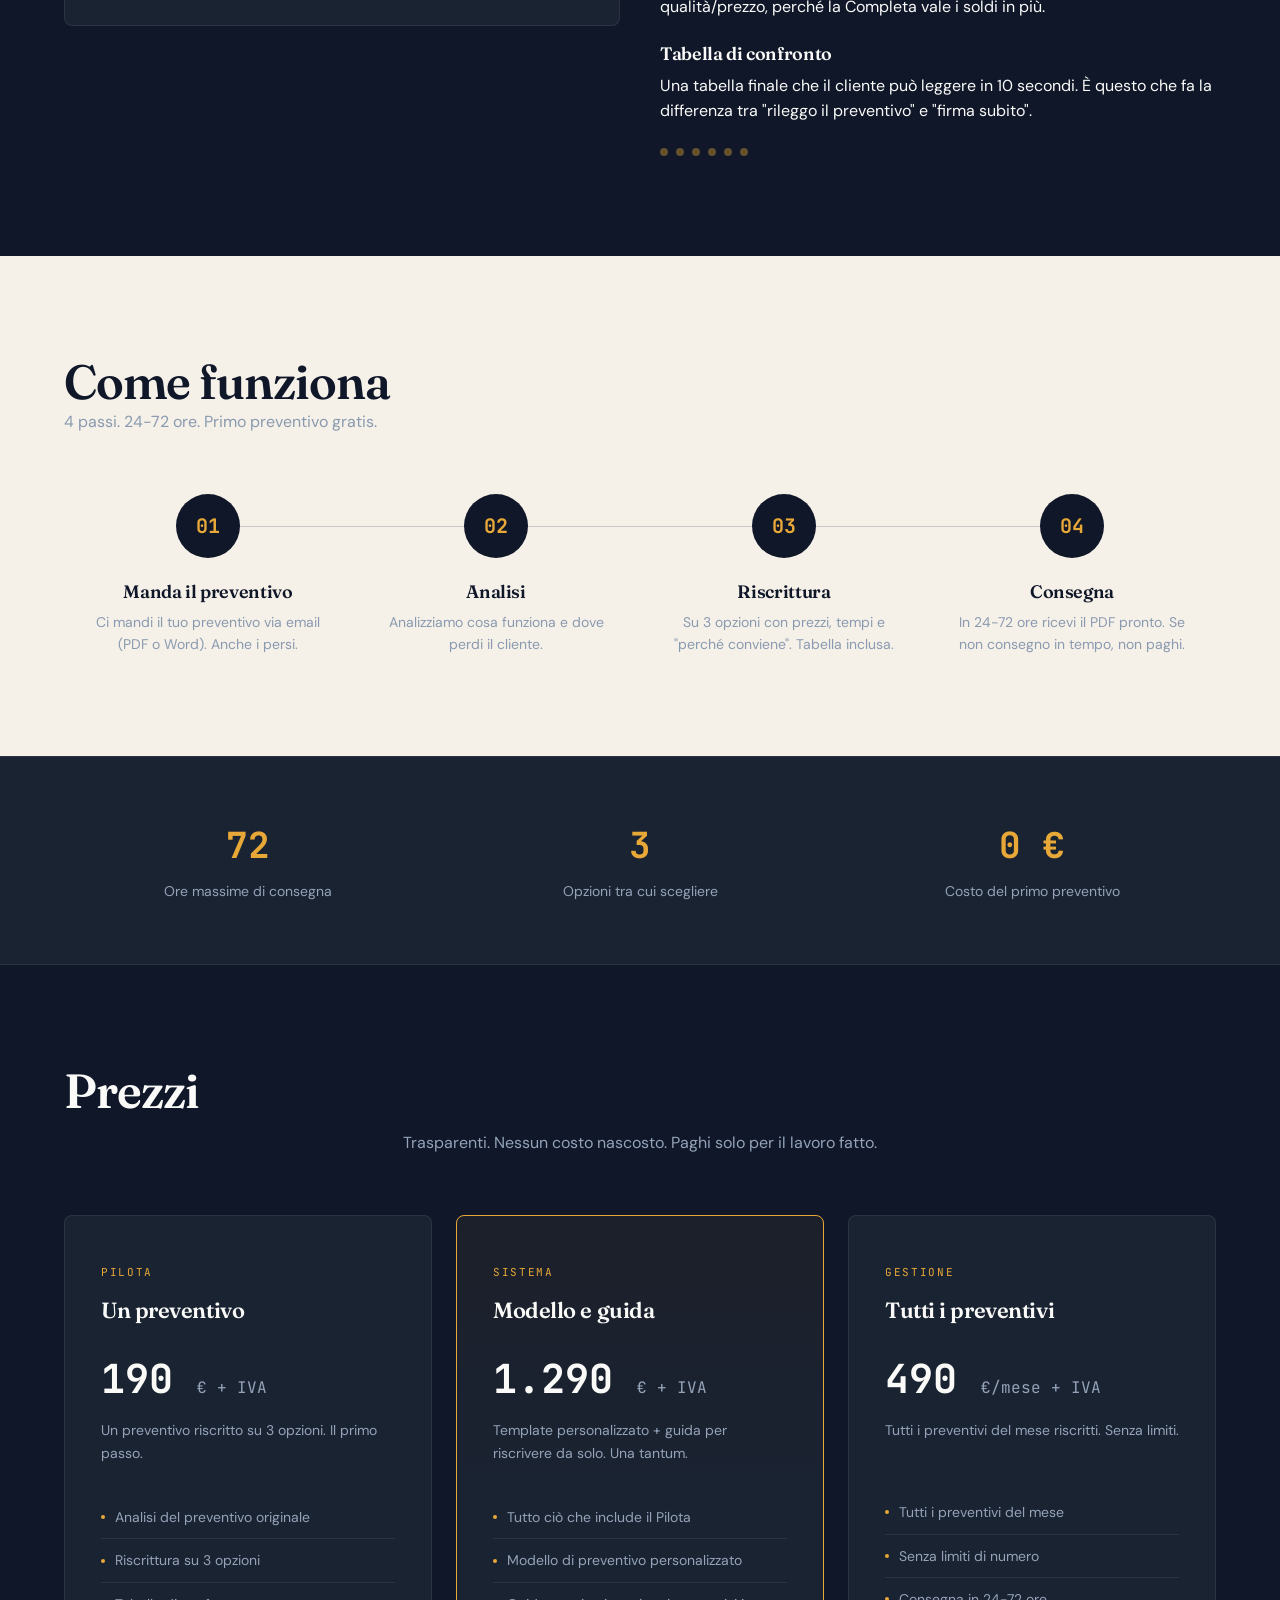
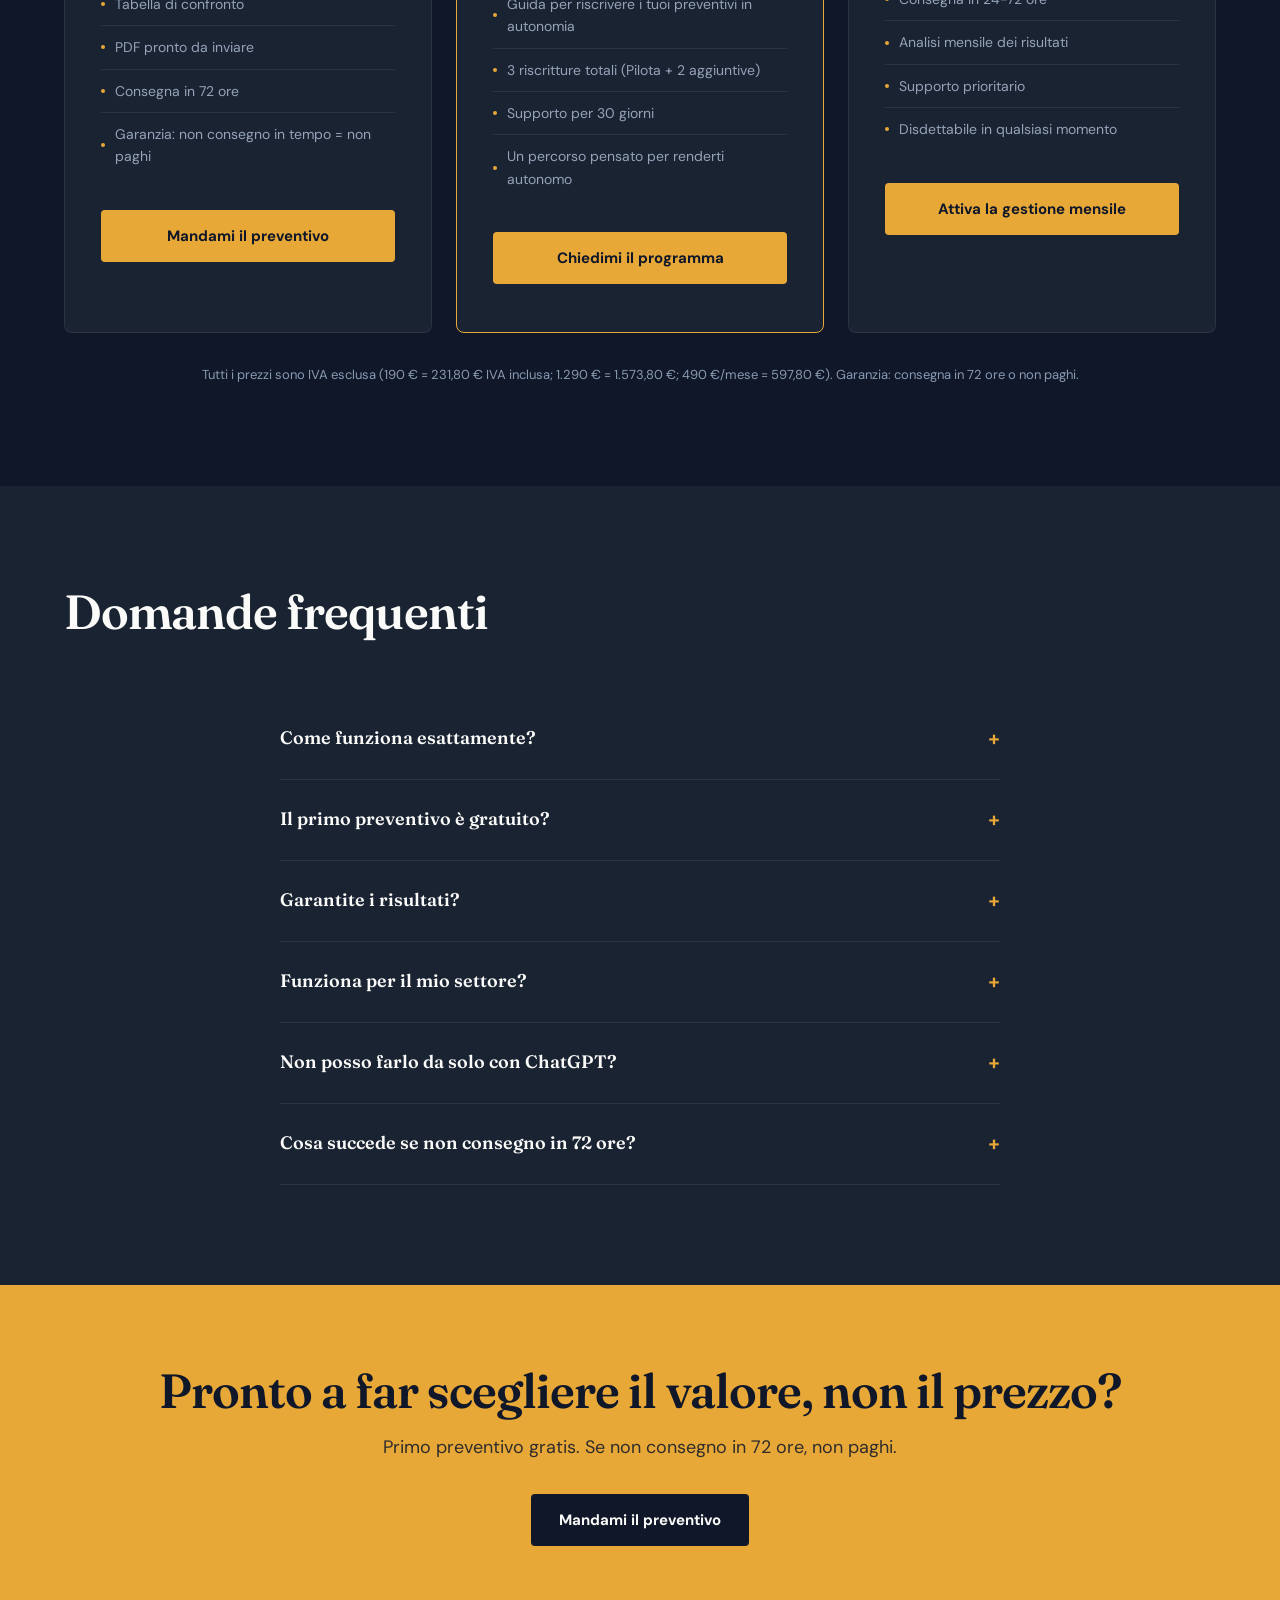
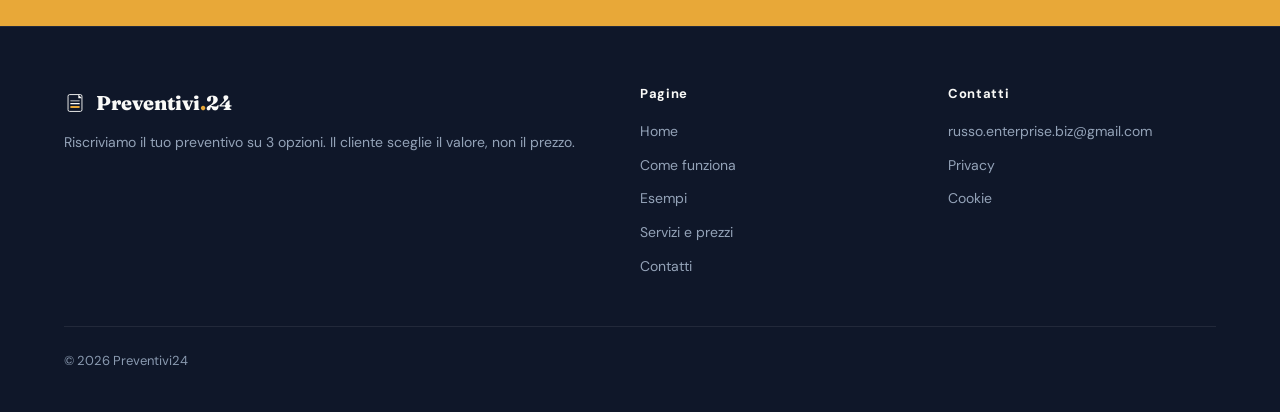
==== commit 38edc491: "Richiesta utente: rimossa sezione Prova tu stesso, voce 5 -> Cucina" ====
--- a/index.html
+++ b/index.html
@@ -129,80 +129,6 @@
   </div>
 </section>
 
-<section class="section demo-section">
-  <div class="wrap">
-    <div class="demo-intro reveal">
-      <h2 class="display-lg">Prova tu stesso</h2>
-      <p>Confronto statico: a sinistra il preventivo originale, a destra lo stesso preventivo riscritto su 3 opzioni. Ogni voce su una riga.</p>
-      <p class="cta-note" style="margin-top:8px;">Esempio illustrativo: nome e dati sono modificati.</p>
-    </div>
-    <div class="demo-compare">
-      <div class="demo-before">
-        <span class="demo-label before">PRIMA</span>
-        <div class="demo-content demo-before-content">
-          <span class="line">Preventivo n. 47 — Ristrutturazione bagno 6,5 mq</span>
-          <span class="line">Cliente: famiglia (dati modificati)</span>
-          <span class="line">Data: 12/03/2026</span>
-          <span class="line">─────────────────────</span>
-          <span class="line">Piastrelle in gres 25 mq ............. 1.850 €</span>
-          <span class="line">Sanitari sospesi .................. 1.200 €</span>
-          <span class="line">Doccia walk-in vetro .............. 2.400 €</span>
-          <span class="line">Mobile da bagno da 90 cm con illuminazione a LED ......... 1.600 €</span>
-          <span class="line">Scaldasalviette .................. 480 €</span>
-          <span class="line">Manodopera ....................... 3.200 €</span>
-          <span class="line">Impermeabilizzazione ............. 980 €</span>
-          <span class="line">Smaltimento macerie .............. 750 €</span>
-          <span class="total">TOTALE: 12.460 € (IVA incl.)</span>
-          <span class="line" style="margin-top:16px;color:var(--red);">Esito: non accettato — il preventivo del concorrente costava il 12% in meno. (Esempio illustrativo)</span>
-        </div>
-      </div>
-      <div class="demo-after">
-        <span class="demo-label after">DOPO</span>
-        <div class="demo-content demo-after-content">
-          <div class="demo-option">
-            <h3>BASE — Il necessario</h3>
-            <div class="price">8.514 €</div>
-            <ul>
-              <li>Gres economico</li>
-              <li>Sanitari a terra</li>
-              <li>Doccia con piatto in ceramica</li>
-              <li>Mobile 60 cm</li>
-              <li>Nessun riscaldamento</li>
-            </ul>
-            <p style="font-size:12px;color:var(--grey-dark);margin-top:8px;">Il cliente la scarta: "troppo spoglia".</p>
-          </div>
-          <div class="demo-option featured">
-            <h3>CONSIGLIATA — Il giusto</h3>
-            <div class="price">12.460 €</div>
-            <ul>
-              <li>Gres di fascia media</li>
-              <li>Sanitari sospesi</li>
-              <li>Doccia walk-in</li>
-              <li>Mobile 90 cm + LED</li>
-              <li>Scaldasalviette</li>
-            </ul>
-            <p style="font-size:12px;color:var(--amber);margin-top:8px;font-weight:600;">Molti clienti scelgono questa.</p>
-          </div>
-          <div class="demo-option">
-            <h3>COMPLETA — Il massimo</h3>
-            <div class="price">15.620 €</div>
-            <ul>
-              <li>Gres premium</li>
-              <li>Sanitari premium</li>
-              <li>doccia con cromoterapia</li>
-              <li>Arredo completo</li>
-              <li>Riscaldamento a pavimento</li>
-            </ul>
-            <p style="font-size:12px;color:var(--grey-dark);margin-top:8px;">Per chi vuole il meglio.</p>
-          </div>
-        </div>
-      </div>
-      <div class="demo-handle"></div>
-    </div>
-    <p class="demo-caption reveal">Il cliente non confronta più 12.460 con 10.965. Confronta 8.514 vs 12.460 vs 15.620. Spesso sceglie la <strong>Consigliata</strong>. La Consigliata costa come il preventivo originale: non paghi di più, vedi il valore in più. (Esempio illustrativo.)</p>
-  </div>
-</section>
-
 <section class="section solution-section">
   <div class="wrap">
     <div class="solution-intro reveal">
@@ -268,7 +194,7 @@
           <div class="doc-line">2. Sanitari <span class="value">a terra / sospesi / premium</span></div>
           <div class="doc-line">3. Doccia <span class="value">piatto / walk-in / cromoterapia</span></div>
           <div class="doc-line">4. Mobile bagno <span class="value">60 cm / 90 cm LED / completo</span></div>
-          <div class="doc-line">5. Scaldasalviette <span class="value">no / sì / sì</span></div>
+          <div class="doc-line">5. Cucina <span class="value">nessuna / base / completa</span></div>
           <div class="doc-line">6. Riscaldamento a pavimento <span class="value">no / no / sì</span></div>
           <div class="doc-line">7. Manodopera <span class="value">inclusa in ogni opzione</span></div>
           <div class="doc-line">8. Tempi di esecuzione <span class="value">2 sett. / 3 sett. / 4 sett.</span></div>
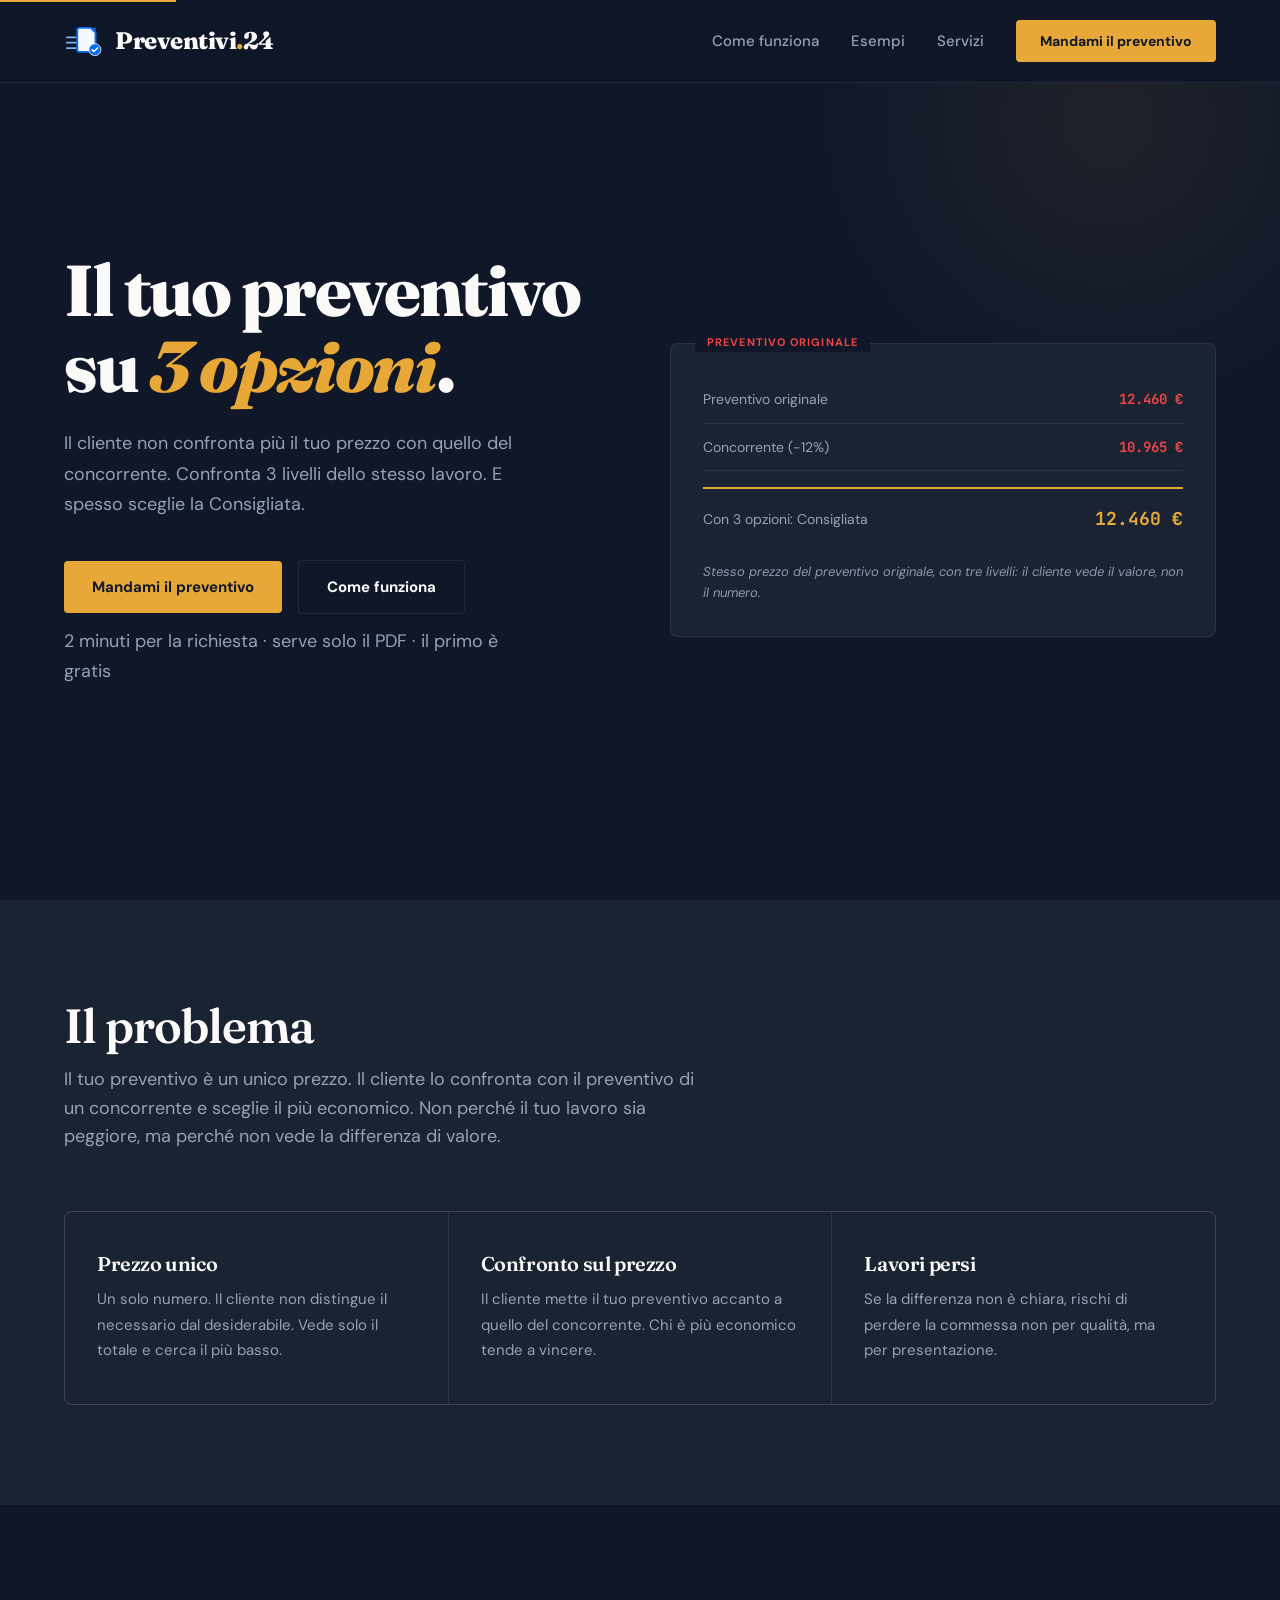
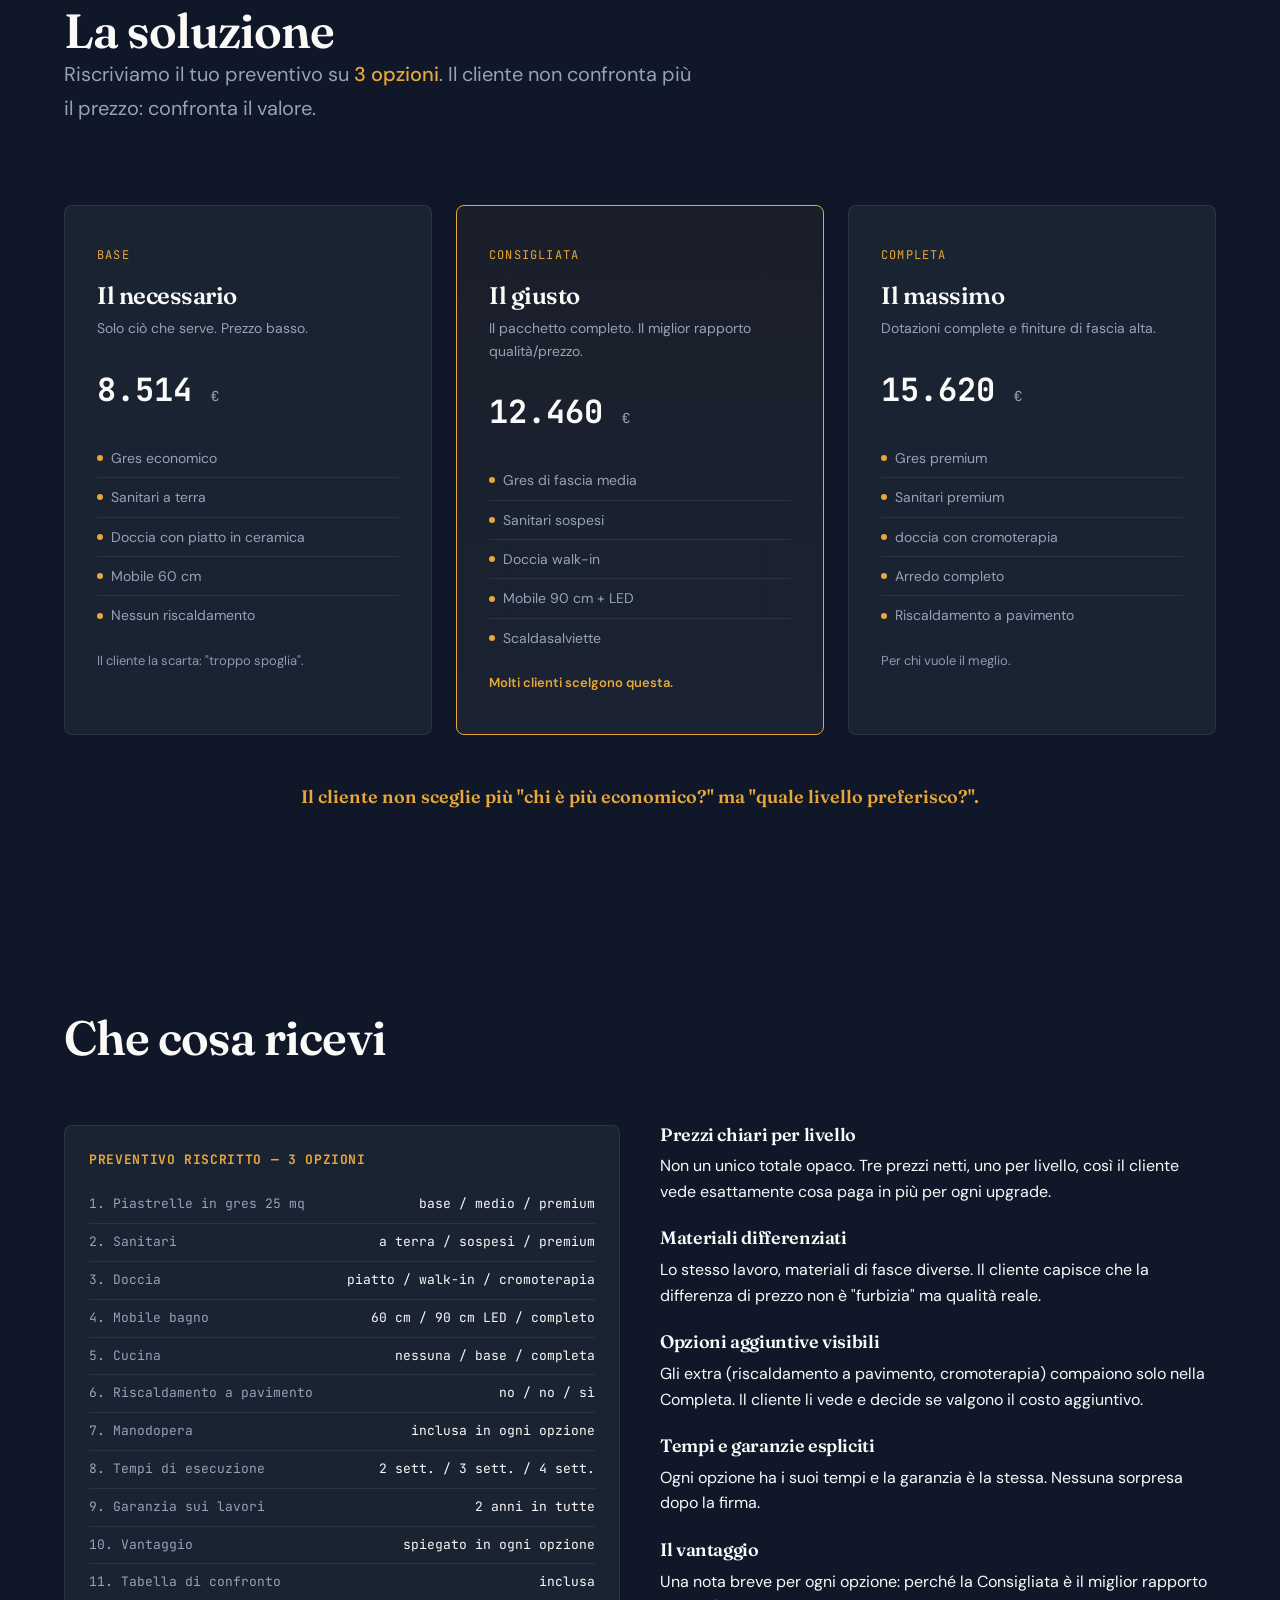
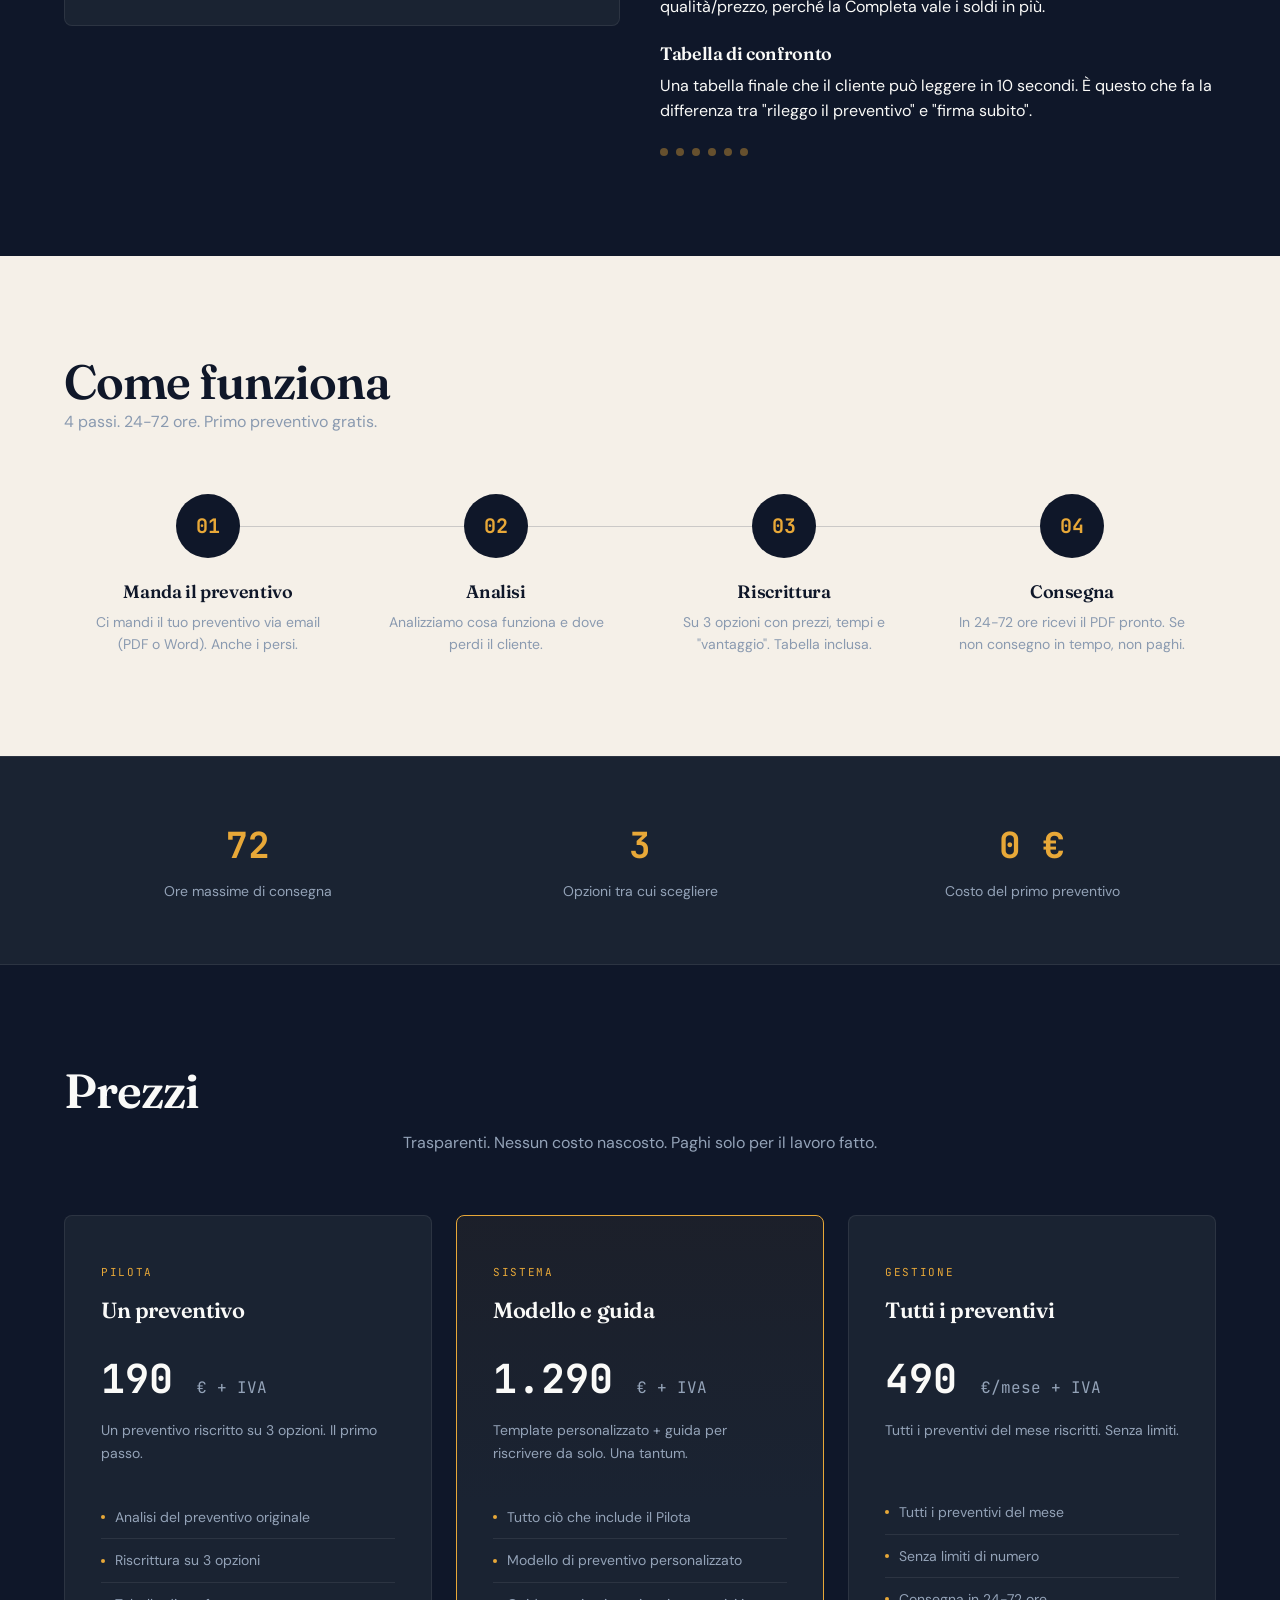
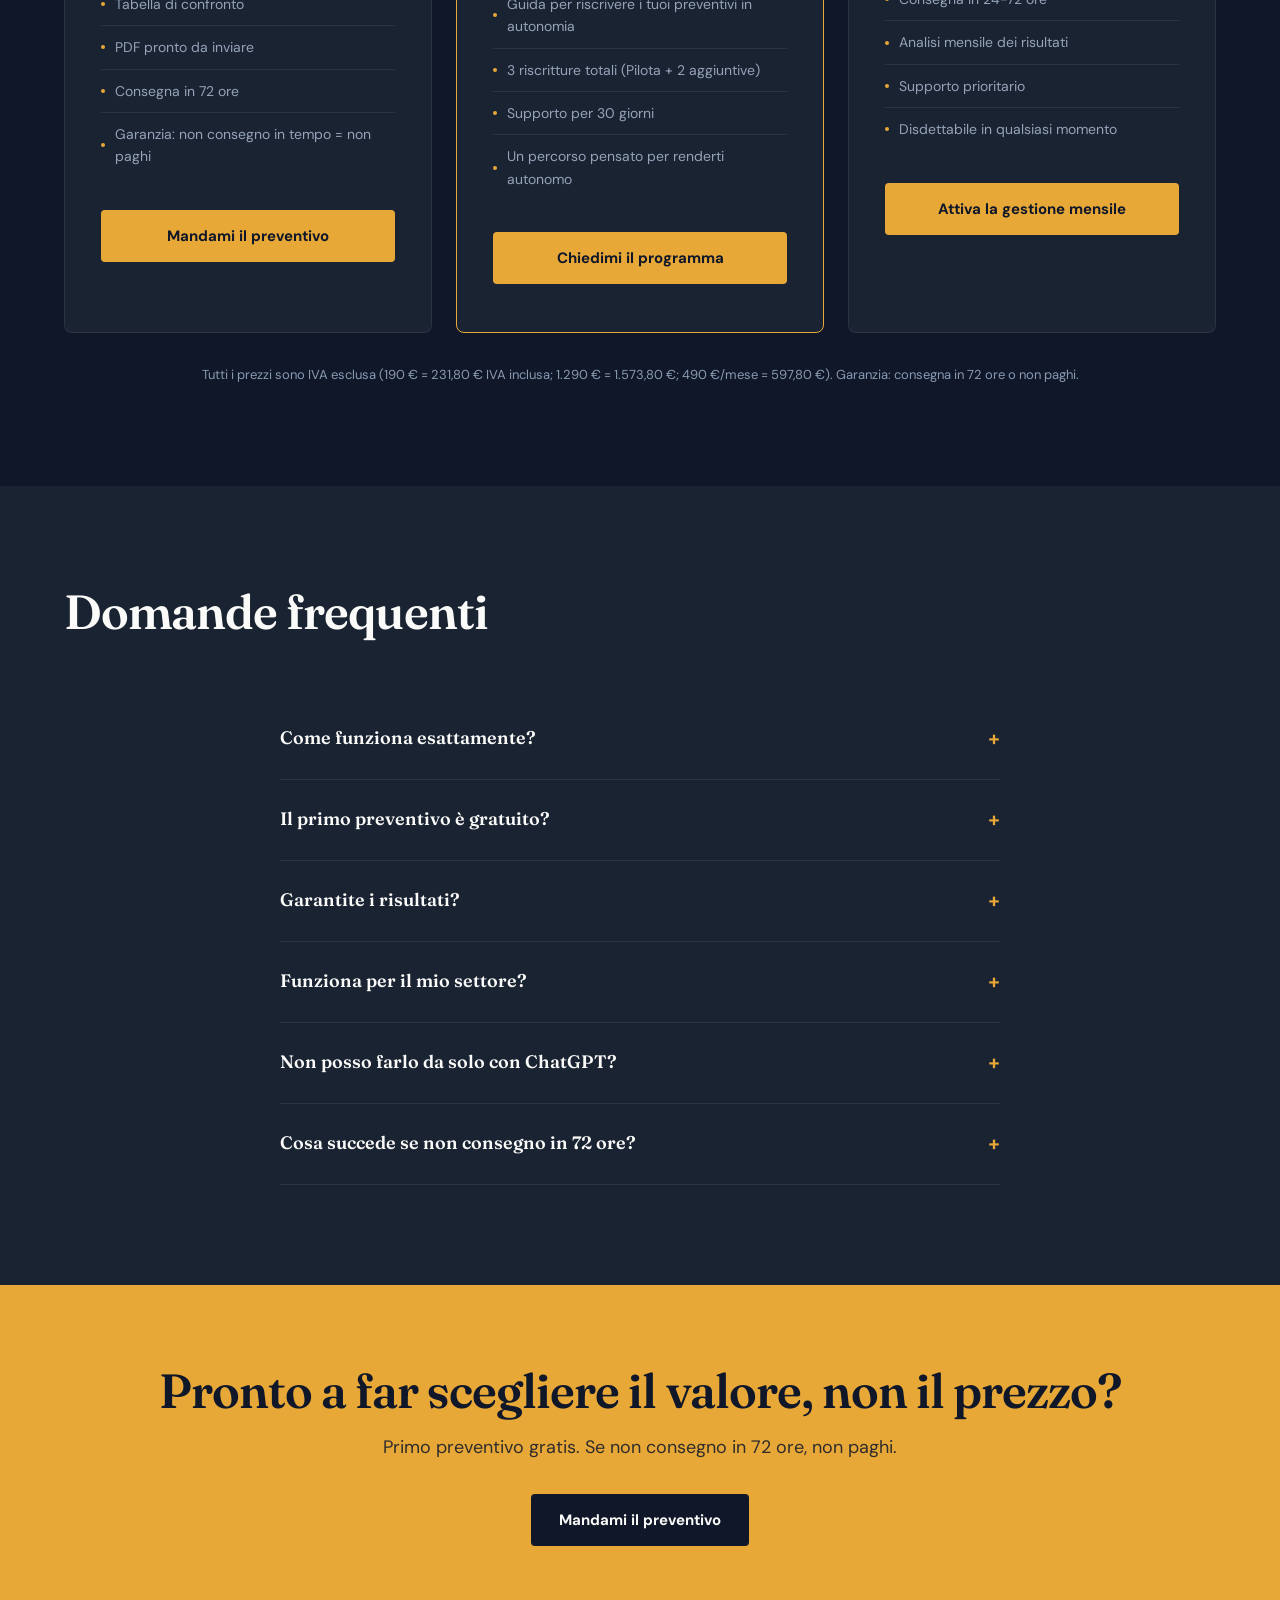
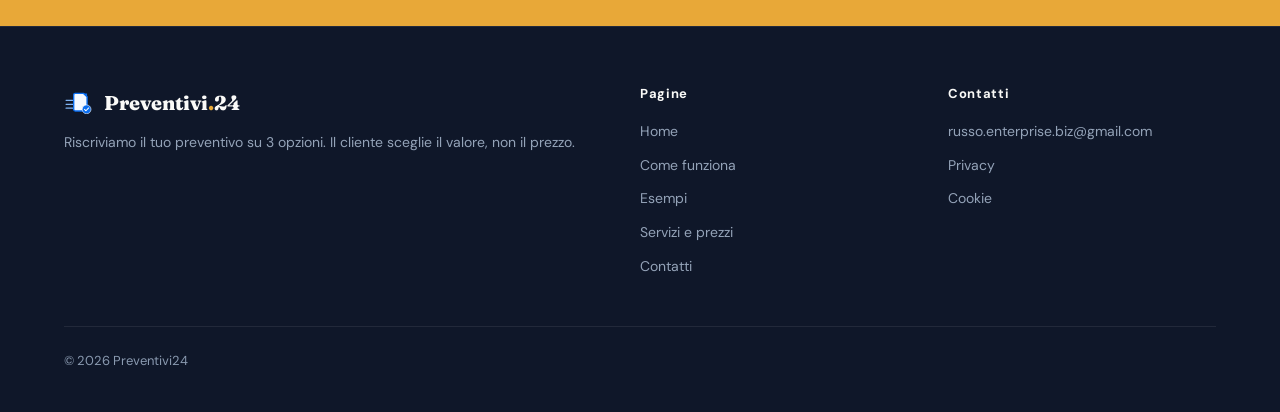
==== commit 83e1548e: "Logo: icona SVG (blu) in header/footer/favicon; copy 'Perche conviene' -> 'Vantaggio'" ====
--- a/index.html
+++ b/index.html
@@ -46,13 +46,7 @@
 <header class="topbar">
   <div class="wrap">
     <a href="index.html" class="logo">
-      <svg class="logo-mark" viewBox="0 0 120 120" aria-hidden="true" focusable="false">
-        <rect x="22" y="14" width="76" height="92" rx="9" ry="9" fill="none" stroke="currentColor" stroke-width="5"/>
-        <path d="M78 14 L98 34 L78 34 Z" fill="currentColor"/>
-        <rect x="34" y="46" width="52" height="4" rx="2" fill="currentColor"/>
-        <rect x="34" y="60" width="52" height="7" rx="3" fill="currentColor"/>
-        <rect x="34" y="76" width="52" height="11" rx="4" fill="#E8A838"/>
-      </svg>
+      <img src="images/logo-icon.svg" class="logo-mark" alt="" aria-hidden="true" width="40" height="30">
       <span class="logo-text">Preventivi<span class="dot">.</span>24</span>
     </a>
     <nav>
@@ -199,7 +193,7 @@
           <div class="doc-line">7. Manodopera <span class="value">inclusa in ogni opzione</span></div>
           <div class="doc-line">8. Tempi di esecuzione <span class="value">2 sett. / 3 sett. / 4 sett.</span></div>
           <div class="doc-line">9. Garanzia sui lavori <span class="value">2 anni in tutte</span></div>
-          <div class="doc-line">10. "Perché conviene" <span class="value">nota in ogni opzione</span></div>
+          <div class="doc-line">10. Vantaggio <span class="value">spiegato in ogni opzione</span></div>
           <div class="doc-line">11. Tabella di confronto <span class="value">inclusa</span></div>
         </div>
         <div class="anatomy-text">
@@ -220,7 +214,7 @@
             <p>Ogni opzione ha i suoi tempi e la garanzia è la stessa. Nessuna sorpresa dopo la firma.</p>
           </div>
           <div class="step">
-            <h3>Il "perché conviene"</h3>
+            <h3>Il vantaggio</h3>
             <p>Una nota breve per ogni opzione: perché la Consigliata è il miglior rapporto qualità/prezzo, perché la Completa vale i soldi in più.</p>
           </div>
           <div class="step">
@@ -259,7 +253,7 @@
       <div class="process-step">
         <div class="step-num">03</div>
         <h3>Riscrittura</h3>
-        <p>Su 3 opzioni con prezzi, tempi e "perché conviene". Tabella inclusa.</p>
+        <p>Su 3 opzioni con prezzi, tempi e "vantaggio". Tabella inclusa.</p>
       </div>
       <div class="process-step">
         <div class="step-num">04</div>
@@ -350,11 +344,11 @@
     <div class="faq-list">
       <details class="faq-item">
         <summary>Come funziona esattamente?</summary>
-        <p>Ci mandi il tuo preventivo via email. In 24-72 ore lo riscriviamo su 3 opzioni (base, consigliata, completa), ciascuna con prezzo, tempi e "perché conviene". Ti mandiamo un PDF pronto da inviare al tuo cliente.</p>
+        <p>Ci mandi il tuo preventivo via email. In 24-72 ore lo riscriviamo su 3 opzioni (base, consigliata, completa), ciascuna con prezzo, tempi e "vantaggio". Ti mandiamo un PDF pronto da inviare al tuo cliente.</p>
       </details>
       <details class="faq-item">
         <summary>Il primo preventivo è gratuito?</summary>
-        <p>Sì. La prima riscrittura è gratuita e non ti obbliga a proseguire. Se decidi di ordinare una nuova riscrittura singola, il prezzo è di 190 € + IVA. L'uso della proposta come esempio pubblico è una scelta separata, da concordare prima della pubblicazione. Nessun obbligo di proseguire.</p>
+        <p>Sì: la prima riscrittura è davvero gratuita, senza costi nascosti. È una prova reale del servizio, non una promo. In cambio ti chiedo due cose: un feedback onesto e, se il risultato ti convince, la possibilità di usarla come esempio pubblico (solo con il tuo consenso scritto, prima della pubblicazione). Se poi decidi di proseguire, una riscrittura singola costa 190 € + IVA. Se non ti convince, il primo lavoro resta gratuito e non devi nulla.</p>
       </details>
       <details class="faq-item">
         <summary>Garantite i risultati?</summary>
@@ -362,11 +356,11 @@
       </details>
       <details class="faq-item">
         <summary>Funziona per il mio settore?</summary>
-        <p>Funziona meglio dove il ticket è alto e il preventivo è un unico prezzo: serramenti, fotovoltaico, edilizia, impianti. Non è pensato per chi vende sotto i 500 € o lavora solo su gare pubbliche. Se hai un dubbio, scrivimi e ti dico onestamente se posso aiutarti.</p>
+        <p>Funziona meglio dove il ticket è alto e il preventivo è un unico prezzo: serramenti, fotovoltaico, edilizia, impianti. Sotto i 1.000 € il servizio non ha molto senso: il costo della riscrittura peserebbe troppo sul valore del lavoro. Non è pensato per chi lavora solo su gare pubbliche. Se hai un dubbio, scrivimi e ti dico onestamente se posso aiutarti.</p>
       </details>
       <details class="faq-item">
         <summary>Non posso farlo da solo con ChatGPT?</summary>
-        <p>Puoi provarci: il prompt giusto funziona. Ti servono però tempo, i tuoi listini e la capacità di distinguere un testo plausibile da un preventivo vendibile. Io parto dal tuo preventivo reale, conosco i settori e mi assumo la responsabilità della consegna in 72 ore. Se vuoi provare da solo, ti auguro che funzioni: qui paghi l'esecuzione e la responsabilità, non l'informazione.</p>
+        <p>Puoi provarci: ti servono però tempo, i tuoi listini e la capacità di distinguere un testo plausibile da un preventivo vendibile. Io parto dal tuo preventivo reale, conosco i settori e mi assumo la responsabilità della consegna in 72 ore. Qui paghi l'esecuzione e la responsabilità, non l'informazione.</p>
       </details>
       <details class="faq-item">
         <summary>Cosa succede se non consegno in 72 ore?</summary>
@@ -391,13 +385,7 @@
     <div class="footer-grid">
       <div>
         <div class="footer-brand">
-        <svg class="logo-mark" viewBox="0 0 120 120" aria-hidden="true" focusable="false">
-          <rect x="22" y="14" width="76" height="92" rx="9" ry="9" fill="none" stroke="currentColor" stroke-width="5"/>
-          <path d="M78 14 L98 34 L78 34 Z" fill="currentColor"/>
-          <rect x="34" y="46" width="52" height="4" rx="2" fill="currentColor"/>
-          <rect x="34" y="60" width="52" height="7" rx="3" fill="currentColor"/>
-          <rect x="34" y="76" width="52" height="11" rx="4" fill="#E8A838"/>
-        </svg>
+        <img src="images/logo-icon.svg" class="logo-mark" alt="" aria-hidden="true" width="40" height="30">
         <span>Preventivi<span class="dot">.</span>24</span>
       </div>
         <p>Riscriviamo il tuo preventivo su 3 opzioni. Il cliente sceglie il valore, non il prezzo.</p>
--- a/css/style.css
+++ b/css/style.css
@@ -140,8 +140,8 @@
 }
 
 .logo-mark {
-  width: 30px;
   height: 30px;
+  width: auto;
   flex-shrink: 0;
   display: block;
 }
@@ -979,8 +979,8 @@
 }
 
 .footer-brand .logo-mark {
-  width: 22px;
   height: 22px;
+  width: auto;
 }
 
 .footer-brand .dot {
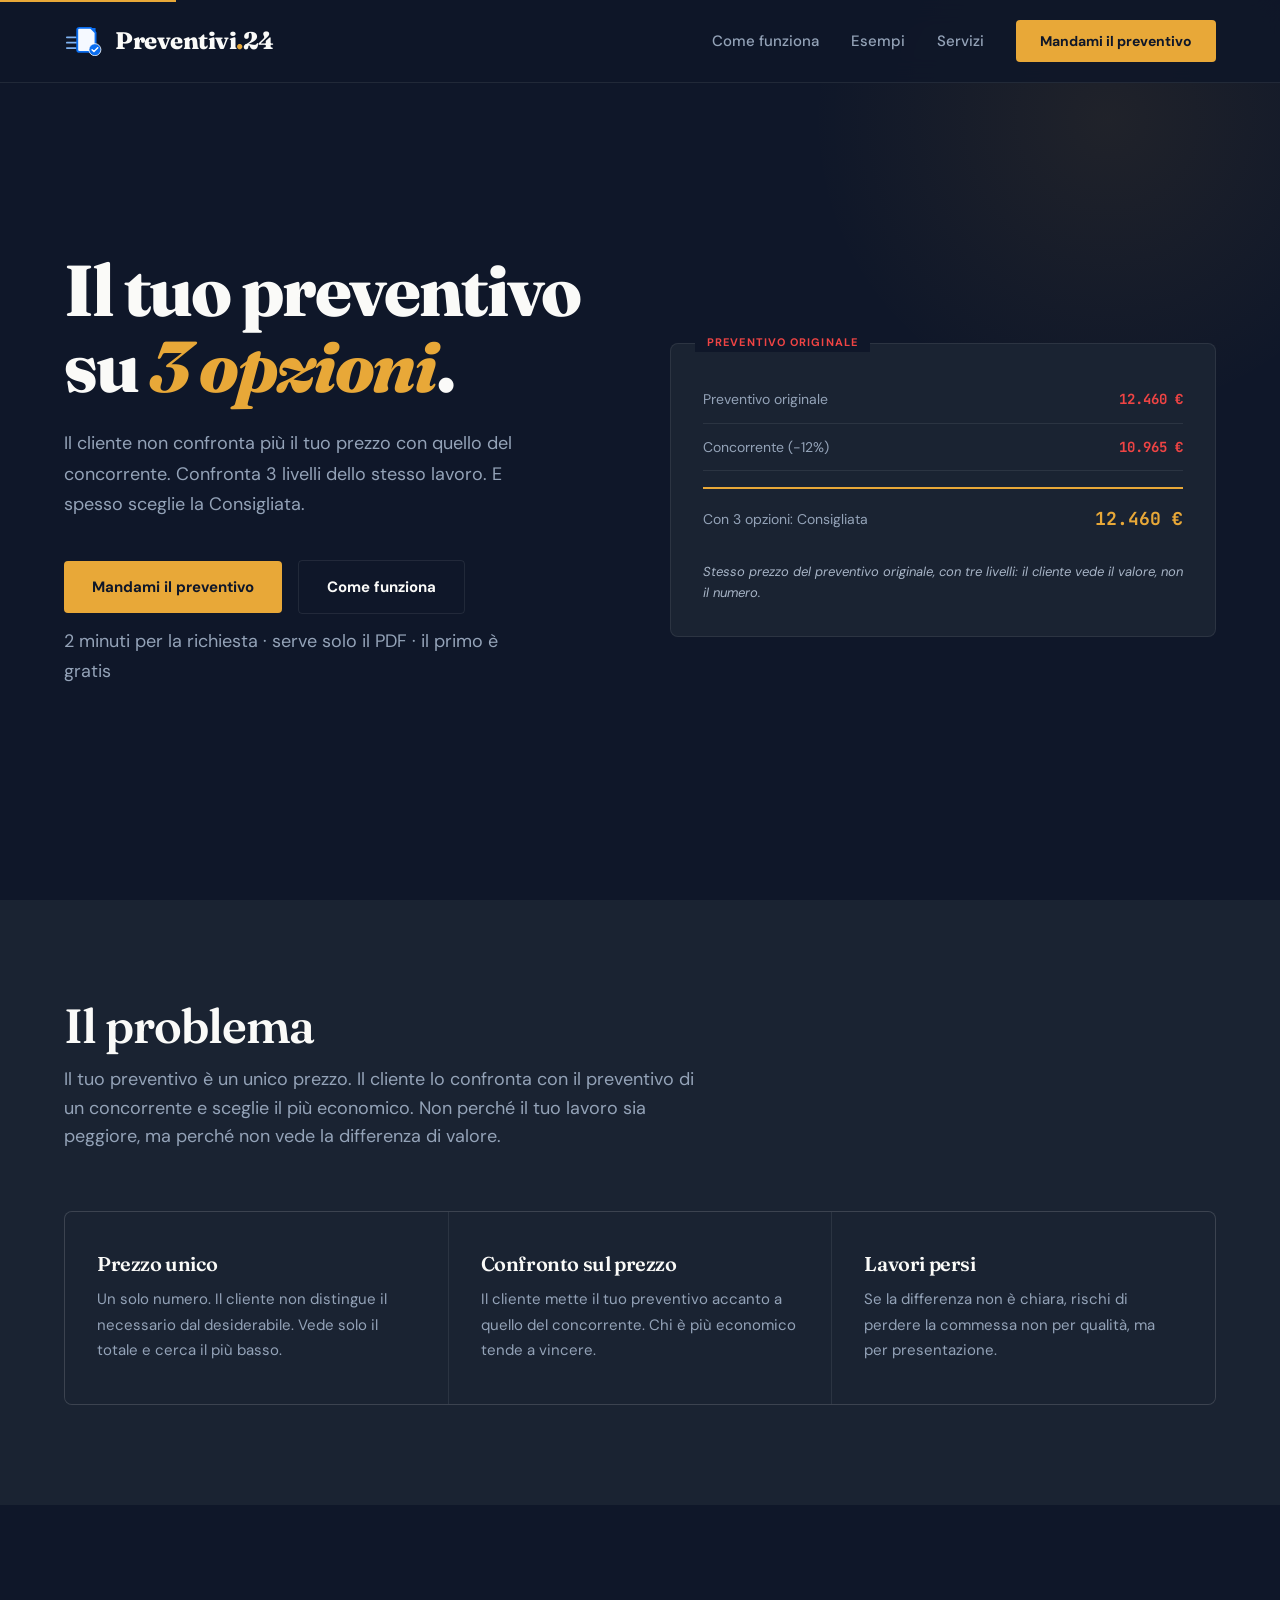
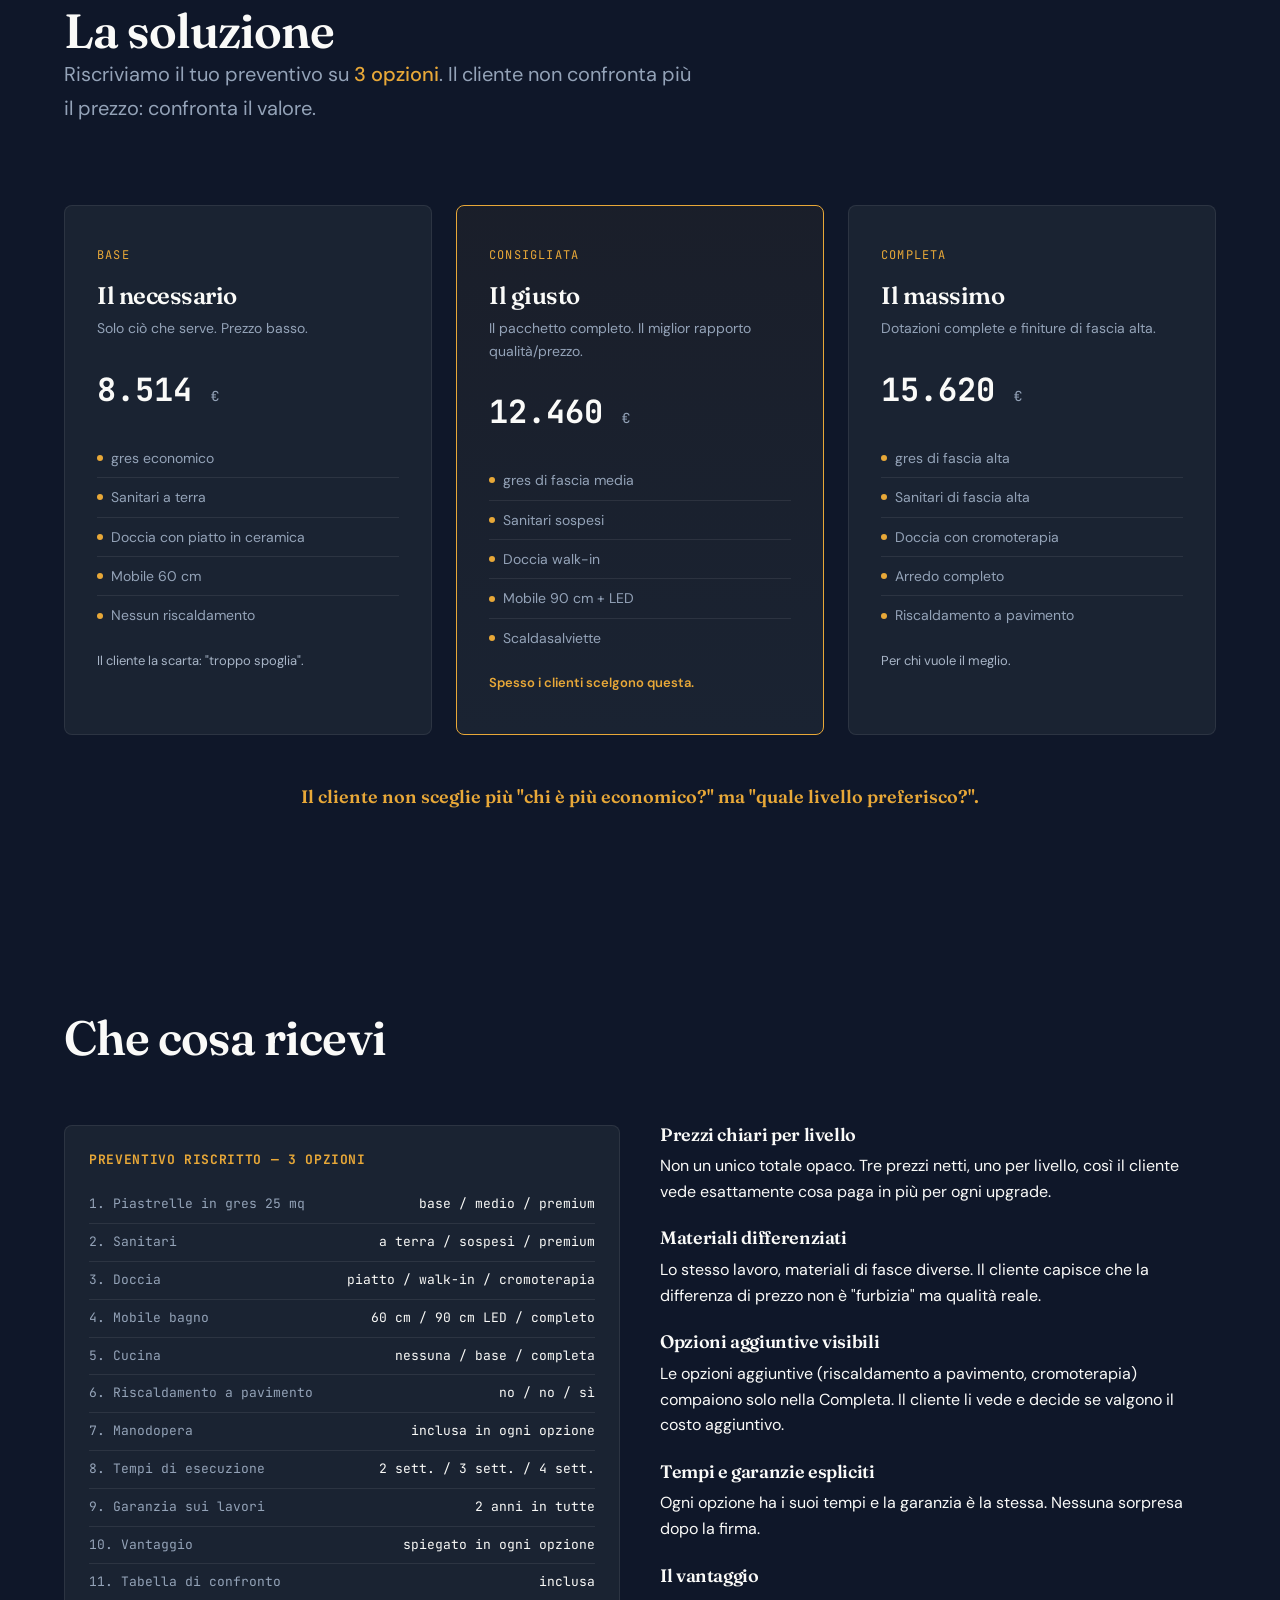
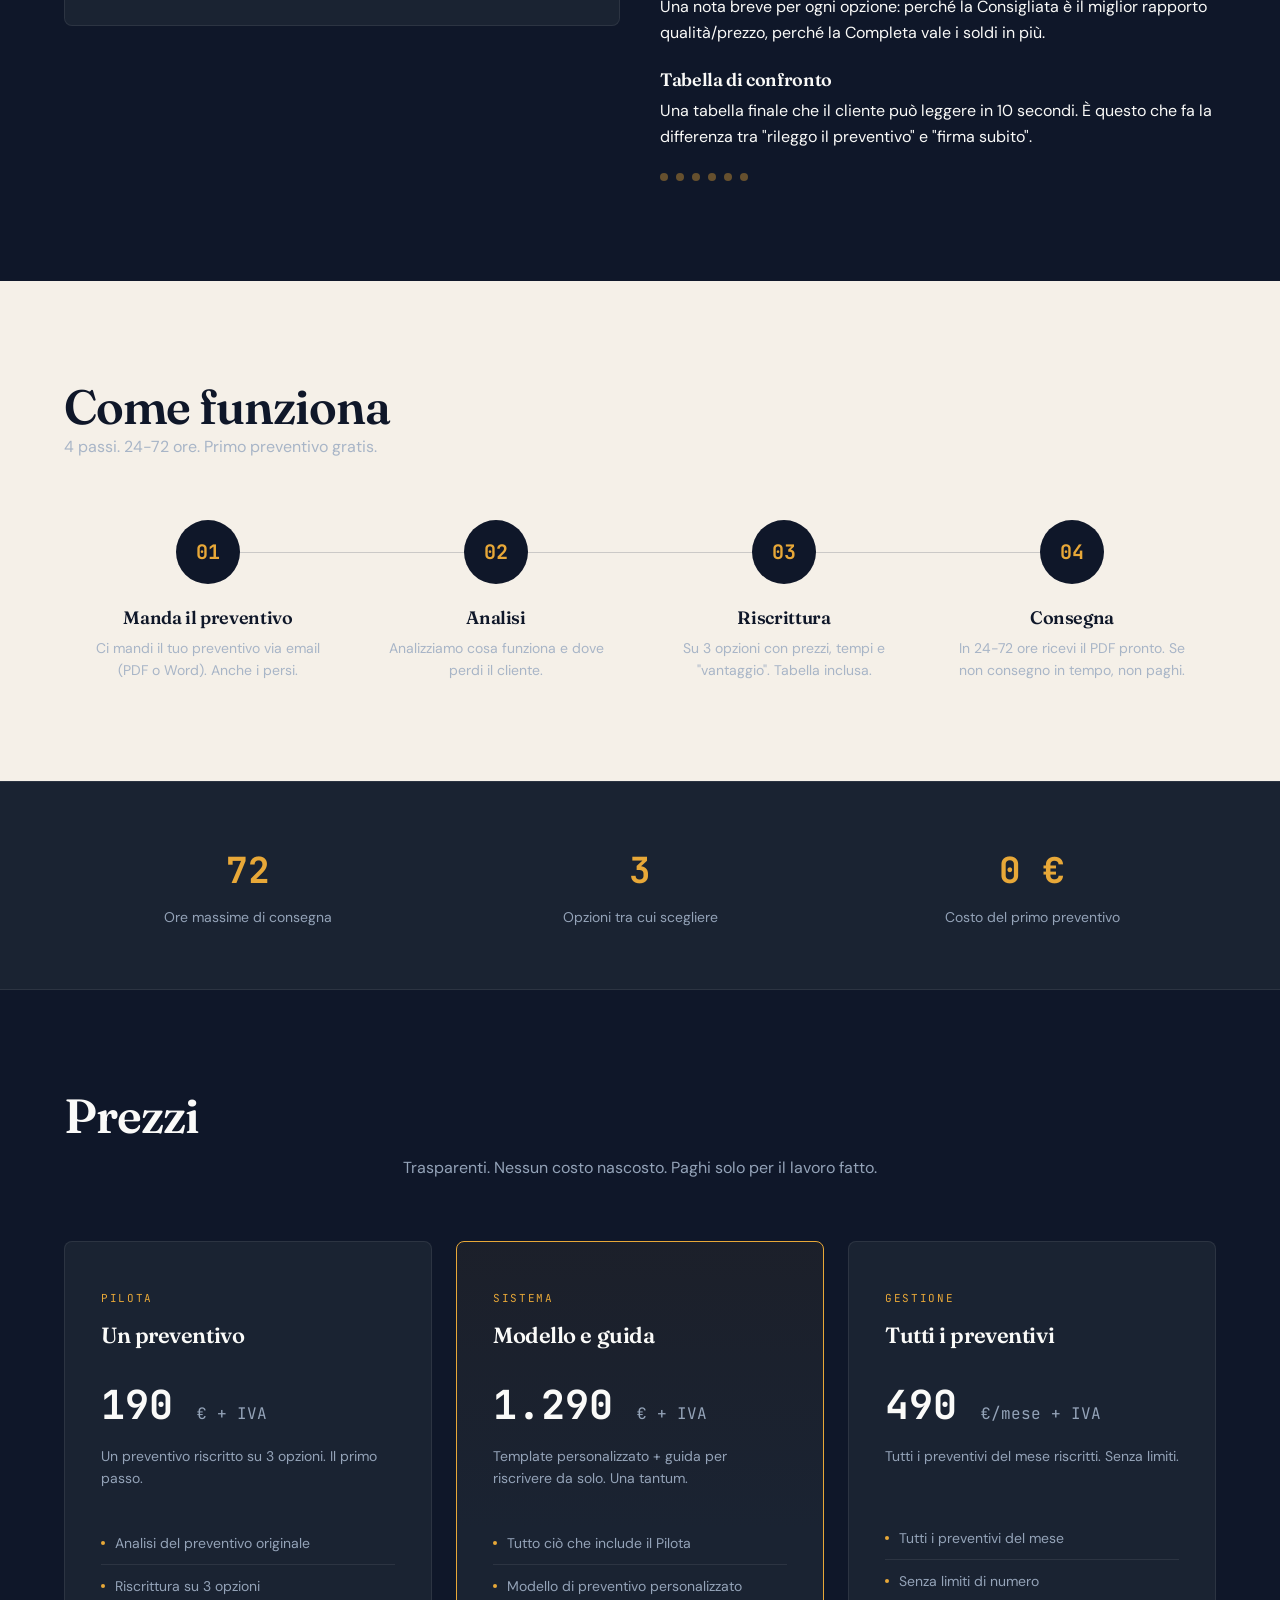
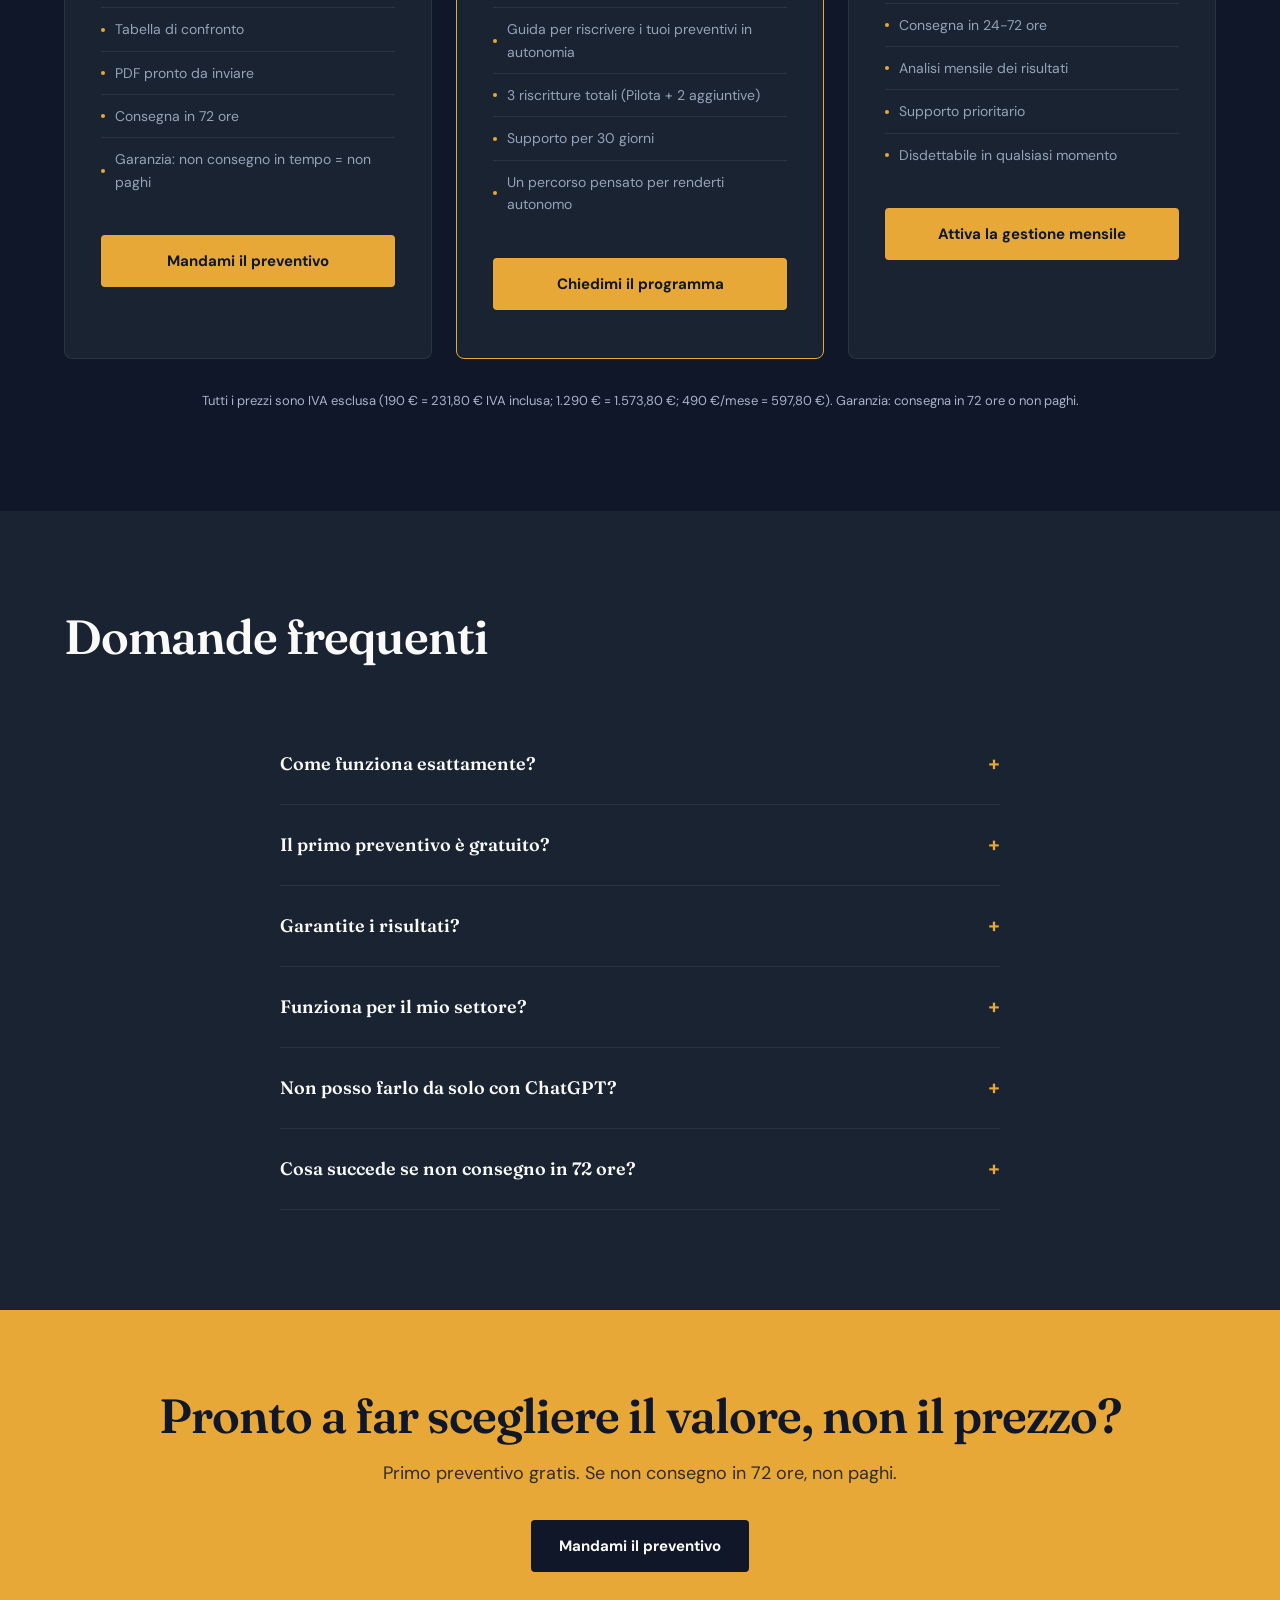
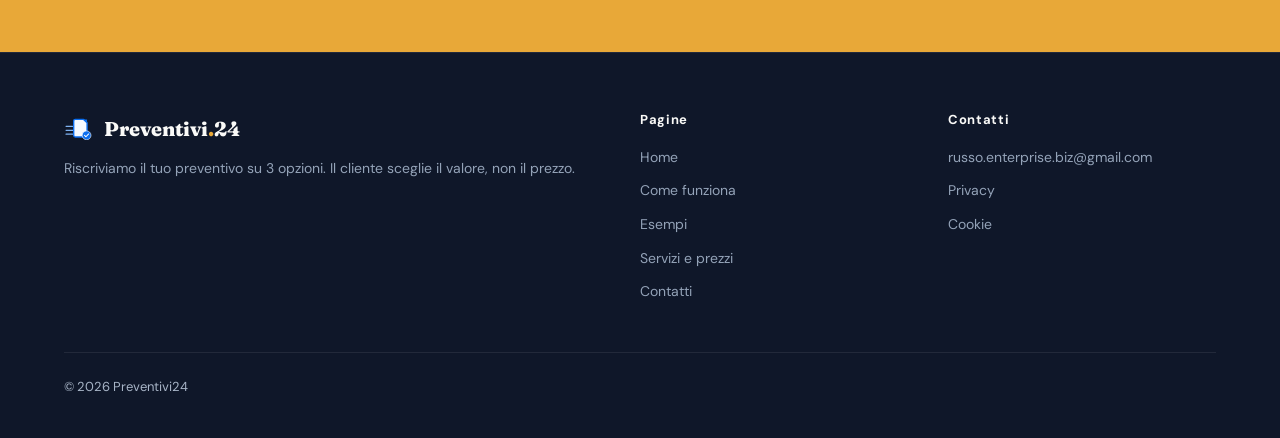
==== commit f6083818: "Audit fix: focus-visible, contrast, FAQ reduced-motion, mobile focus trap, aria, 404, og:url, copy p" ====
--- a/index.html
+++ b/index.html
@@ -136,7 +136,7 @@
         <p class="tagline">Solo ciò che serve. Prezzo basso.</p>
         <div class="price">8.514 <span class="unit">€</span></div>
         <ul>
-          <li>Gres economico</li>
+          <li>gres economico</li>
           <li>Sanitari a terra</li>
           <li>Doccia con piatto in ceramica</li>
           <li>Mobile 60 cm</li>
@@ -150,13 +150,13 @@
         <p class="tagline">Il pacchetto completo. Il miglior rapporto qualità/prezzo.</p>
         <div class="price">12.460 <span class="unit">€</span></div>
         <ul>
-          <li>Gres di fascia media</li>
+          <li>gres di fascia media</li>
           <li>Sanitari sospesi</li>
           <li>Doccia walk-in</li>
           <li>Mobile 90 cm + LED</li>
           <li>Scaldasalviette</li>
         </ul>
-        <p style="font-size:13px;color:var(--amber);margin-top:16px;font-weight:600;">Molti clienti scelgono questa.</p>
+        <p style="font-size:13px;color:var(--amber);margin-top:16px;font-weight:600;">Spesso i clienti scelgono questa.</p>
       </div>
       <div class="option-card">
         <span class="tier">COMPLETA</span>
@@ -164,9 +164,9 @@
         <p class="tagline">Dotazioni complete e finiture di fascia alta.</p>
         <div class="price">15.620 <span class="unit">€</span></div>
         <ul>
-          <li>Gres premium</li>
-          <li>Sanitari premium</li>
-          <li>doccia con cromoterapia</li>
+          <li>gres di fascia alta</li>
+          <li>Sanitari di fascia alta</li>
+          <li>Doccia con cromoterapia</li>
           <li>Arredo completo</li>
           <li>Riscaldamento a pavimento</li>
         </ul>
@@ -207,7 +207,7 @@
           </div>
           <div class="step">
             <h3>Opzioni aggiuntive visibili</h3>
-            <p>Gli extra (riscaldamento a pavimento, cromoterapia) compaiono solo nella Completa. Il cliente li vede e decide se valgono il costo aggiuntivo.</p>
+            <p>Le opzioni aggiuntive (riscaldamento a pavimento, cromoterapia) compaiono solo nella Completa. Il cliente li vede e decide se valgono il costo aggiuntivo.</p>
           </div>
           <div class="step">
             <h3>Tempi e garanzie espliciti</h3>
--- a/css/style.css
+++ b/css/style.css
@@ -12,7 +12,7 @@
   --cream: #F5F0E8;
   --white: #FAFAF8;
   --grey: #94A3B8;
-  --grey-dark: #8A9AB0;
+  --grey-dark: #A8B5C7;
   --green: #22C55E;
   --red: #EF4444;
   --border: rgba(255,255,255,0.08);
@@ -94,6 +94,13 @@
 
 .skip-link:focus {
   top: 0;
+}
+
+/* ---- Focus visibile (WCAG 2.4.7) ---- */
+a:focus-visible, button:focus-visible, summary:focus-visible, input:focus-visible, select:focus-visible, textarea:focus-visible {
+  outline: 2px solid var(--amber);
+  outline-offset: 2px;
+  border-radius: 4px;
 }
 
 /* ---- Scroll progress bar ---- */
